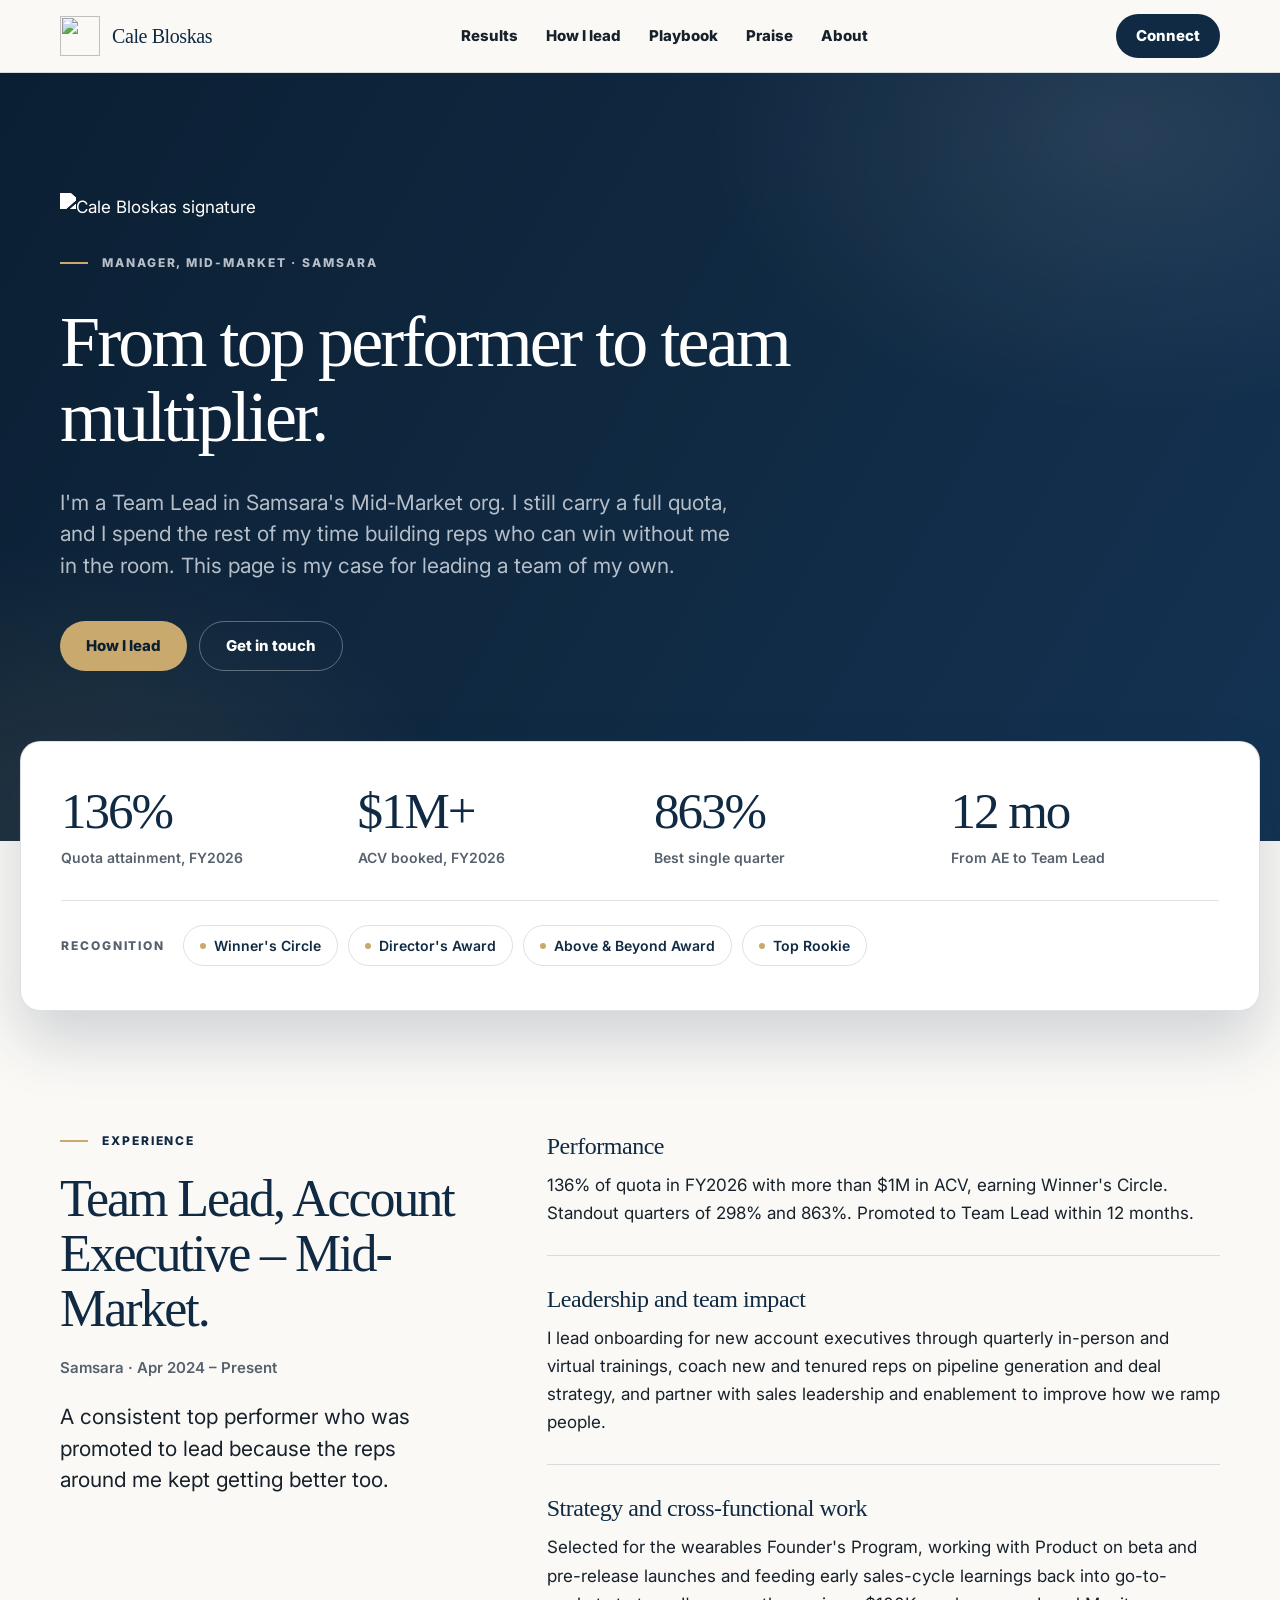
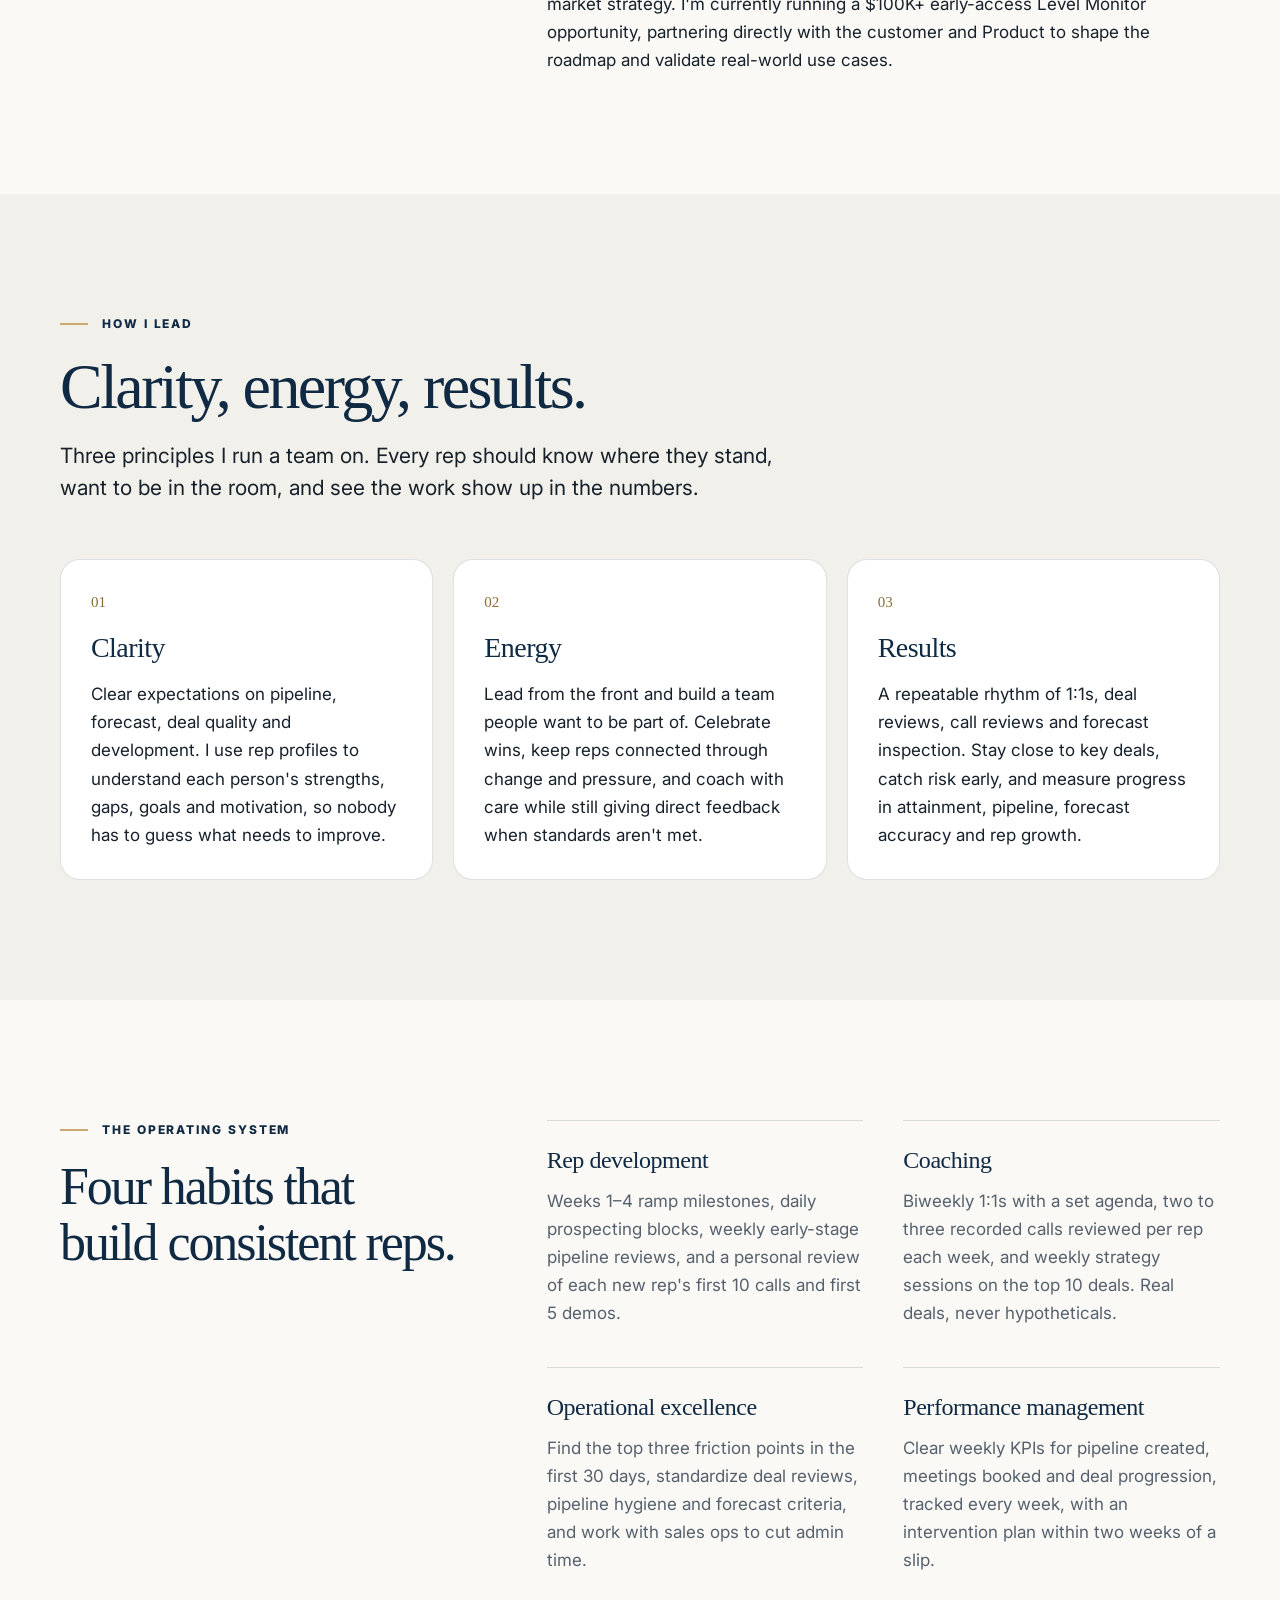
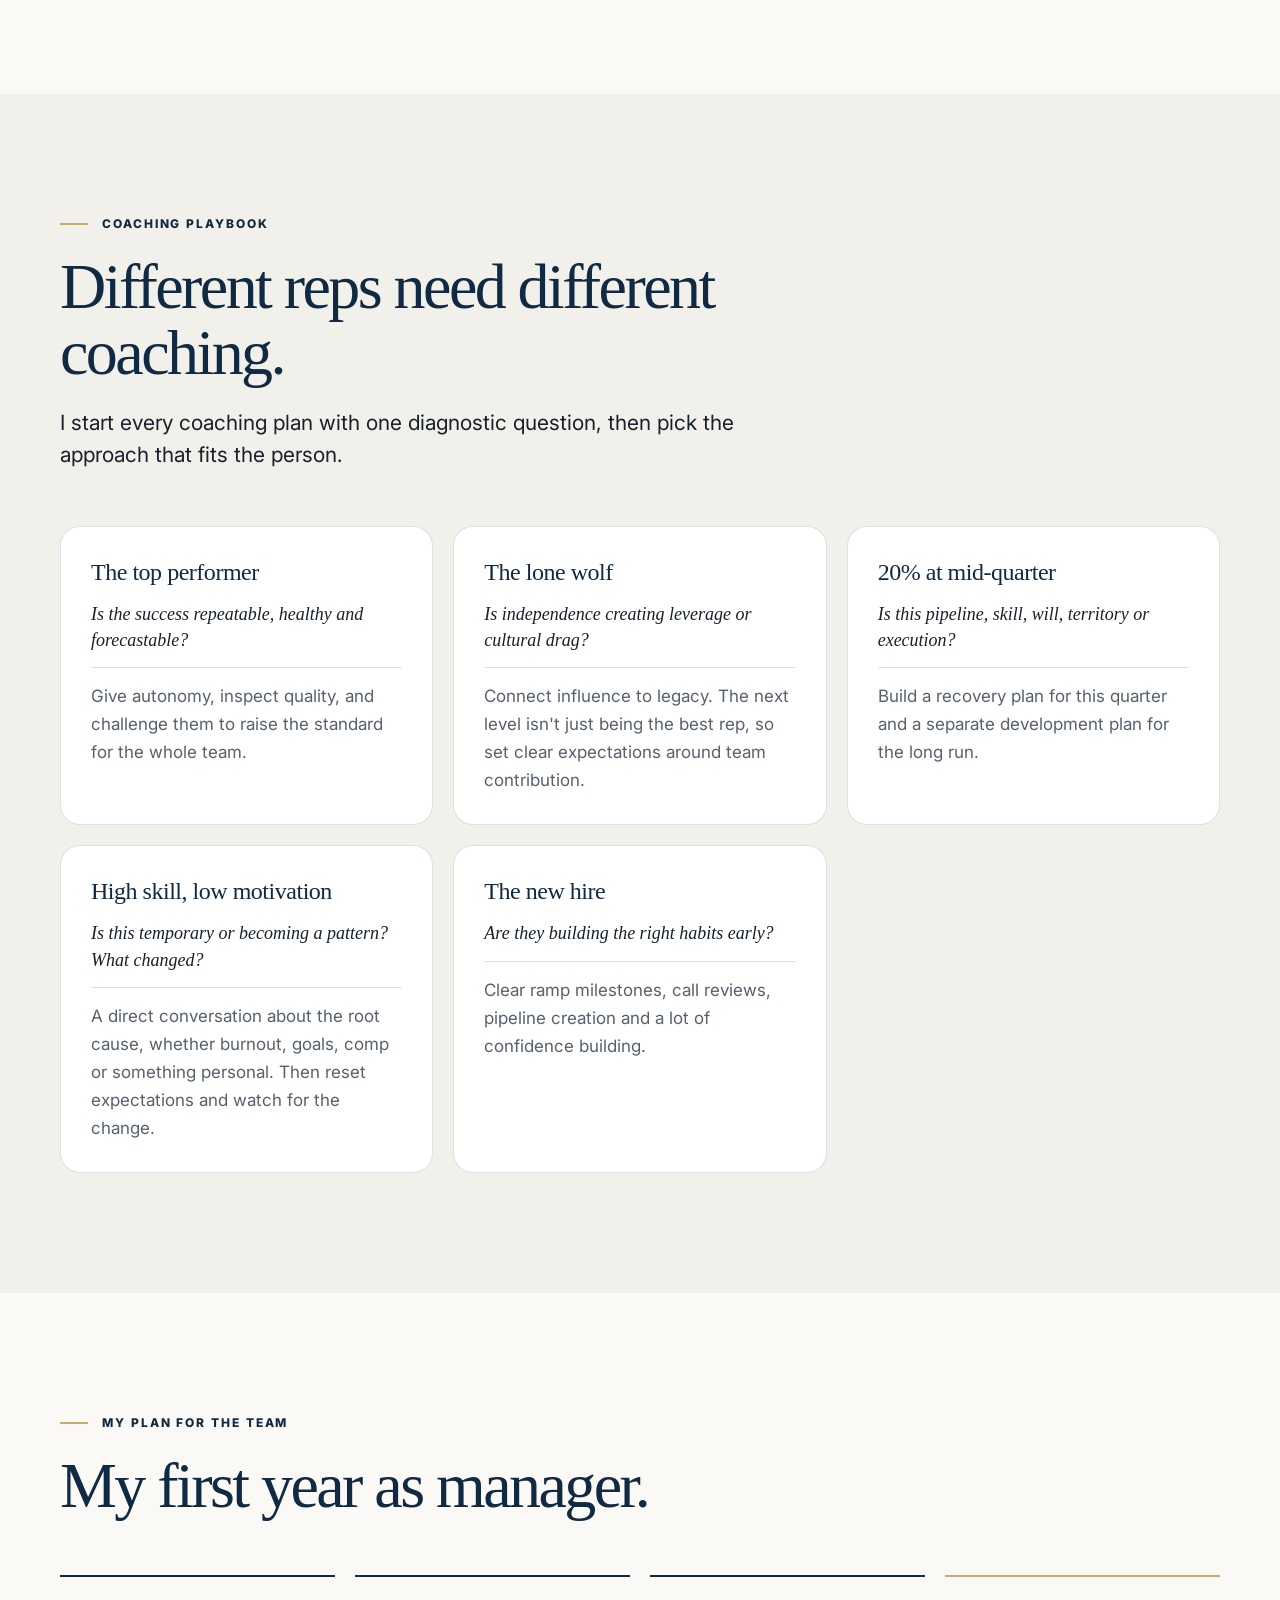
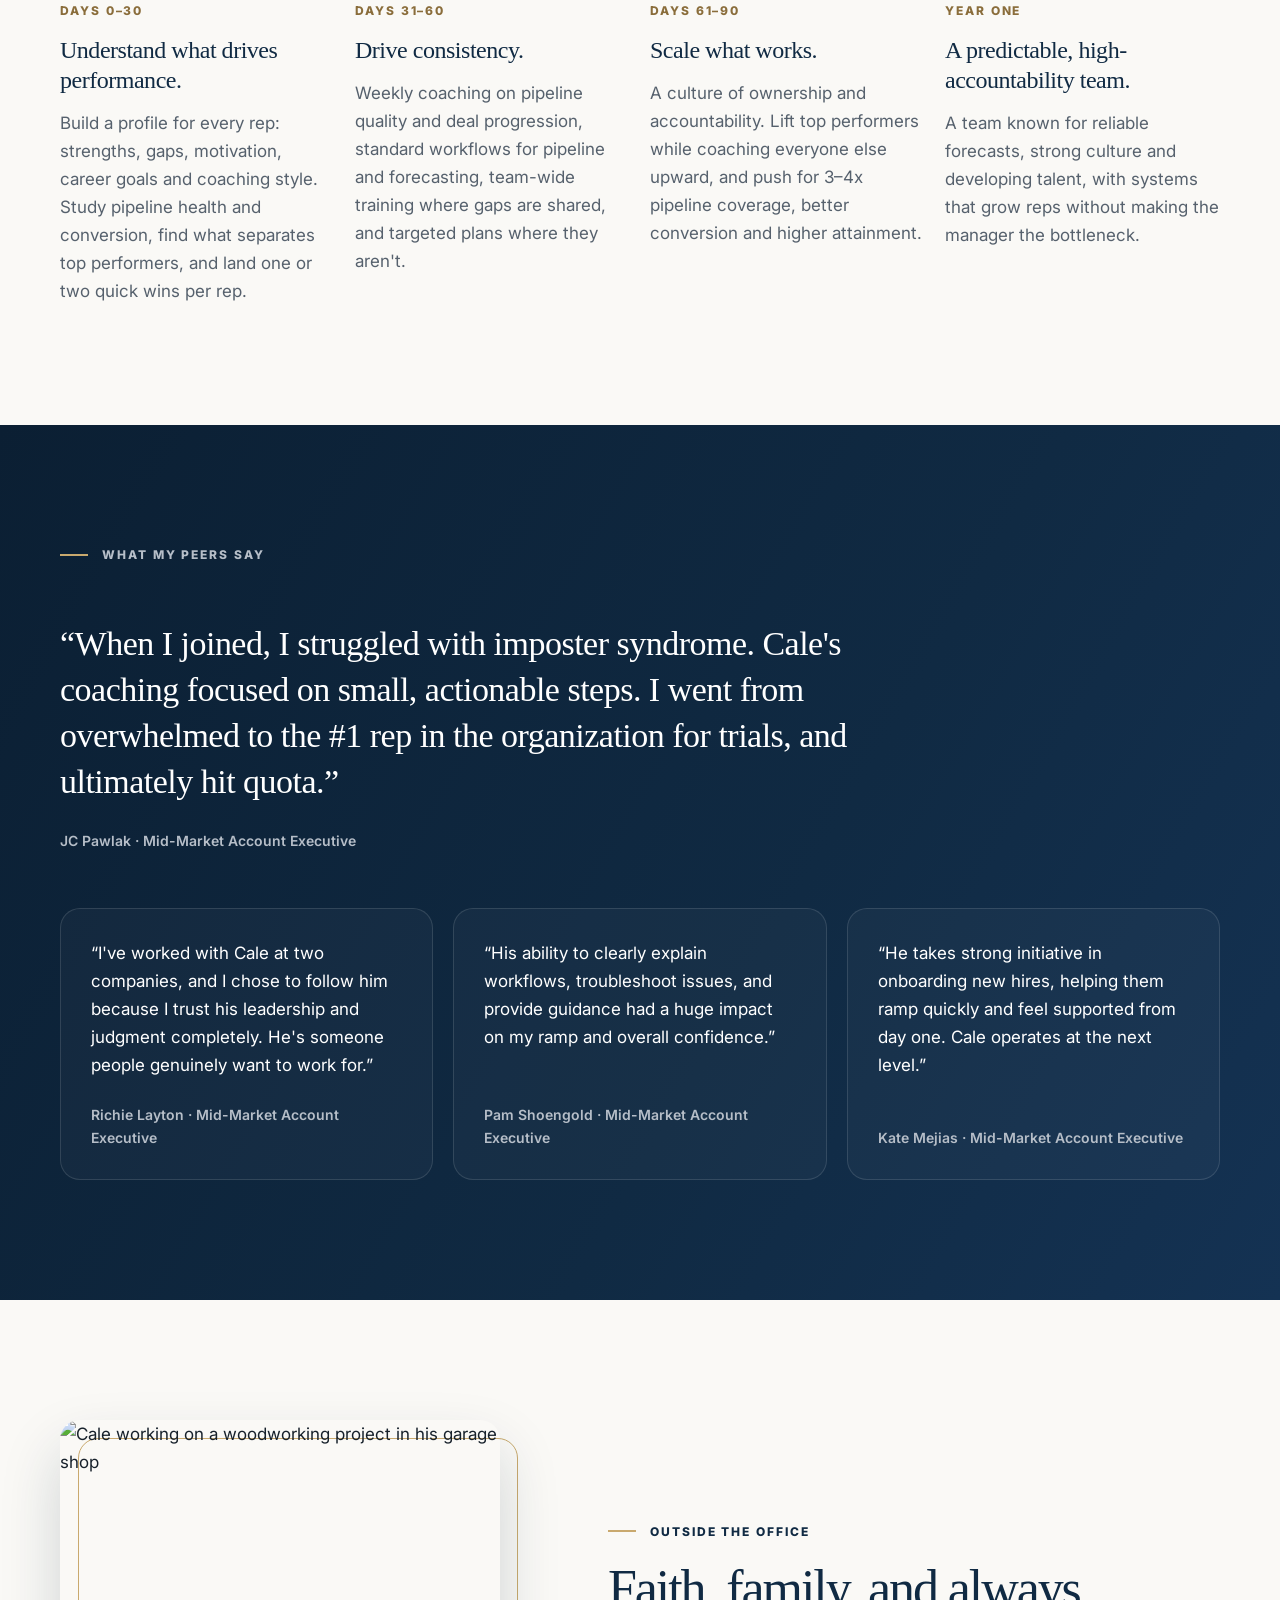
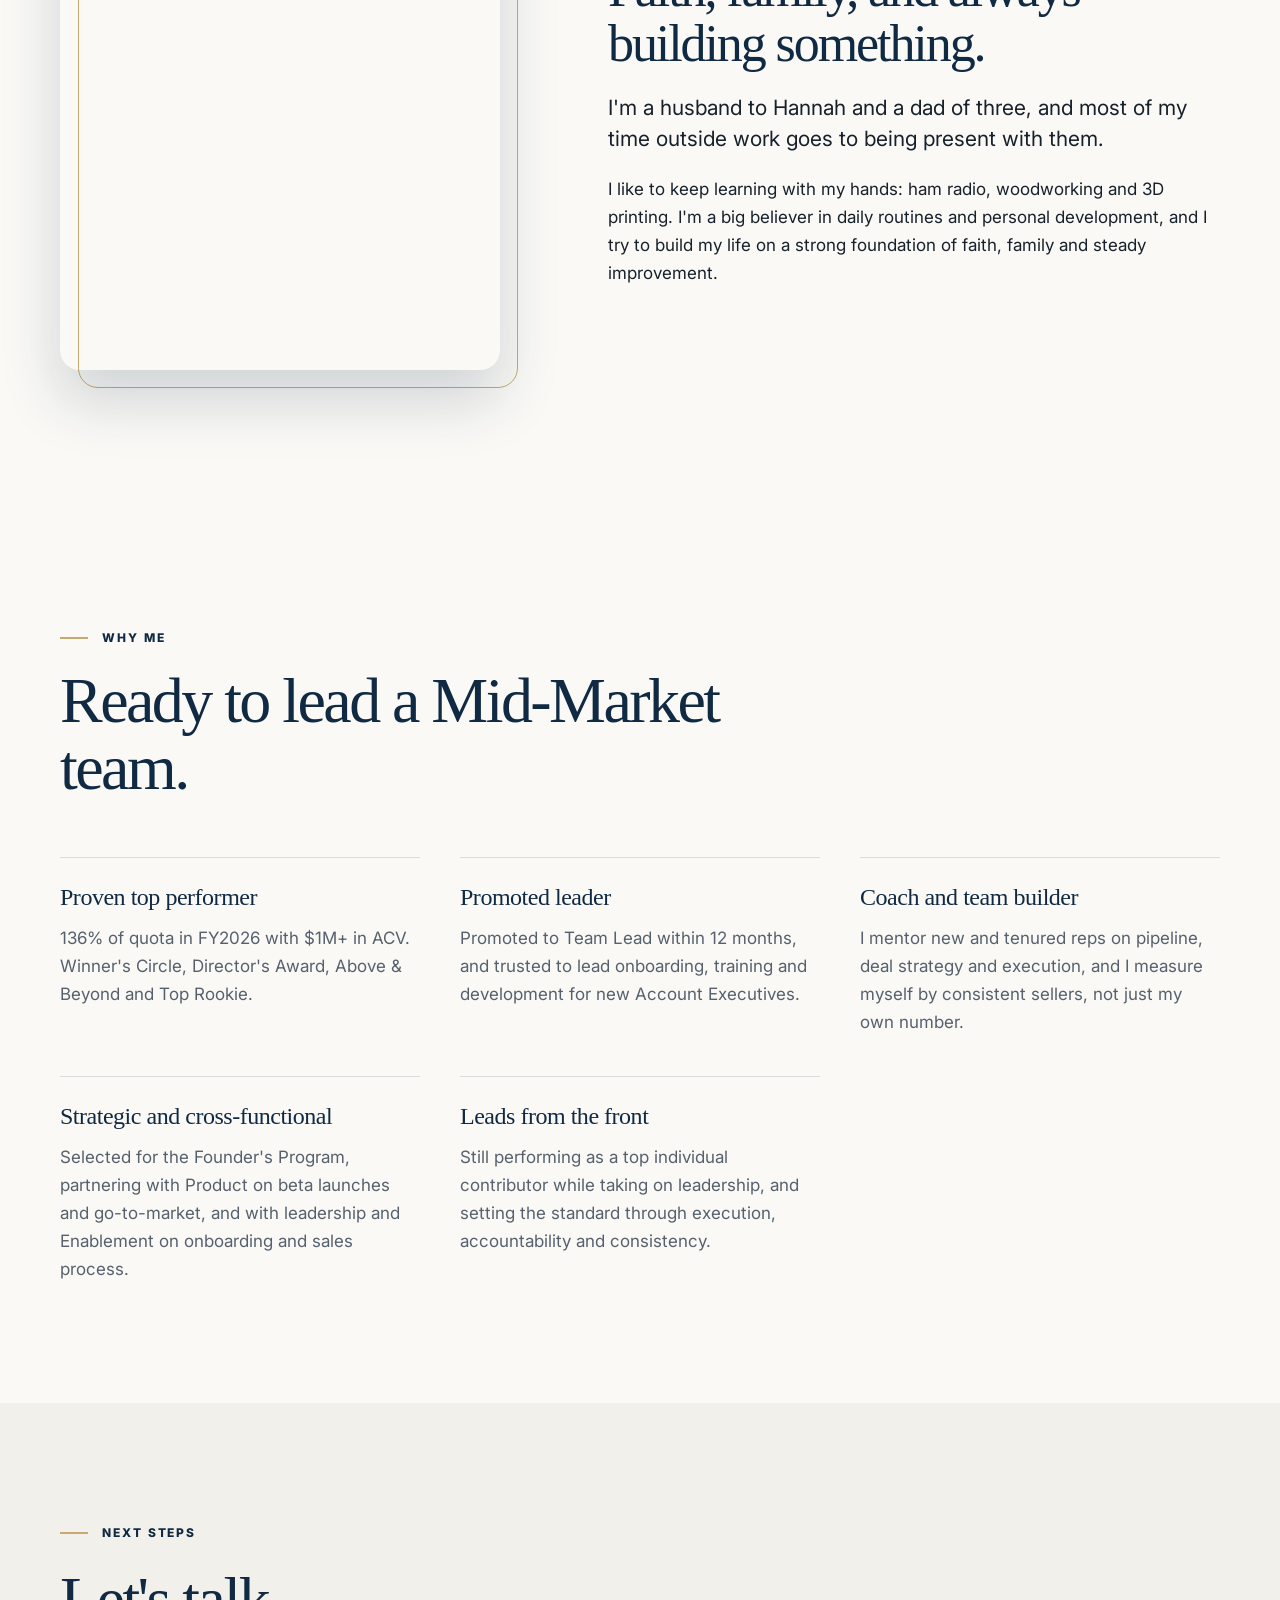
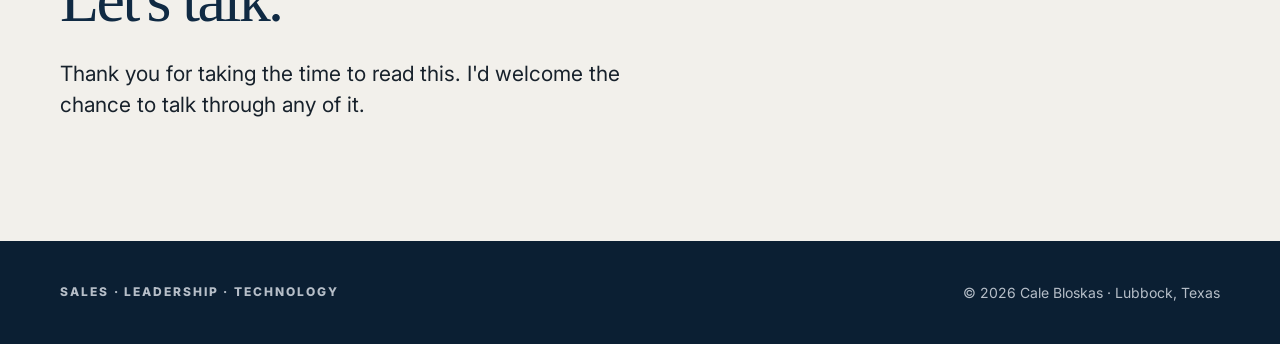
==== public/Manager/index.html @ 57f11cd2 "Add hidden /Manager page for internal promotion Standalone page at /Manager (noindex, not in sitemap" ====
<!doctype html>
<html lang="en">
<head>
  <meta charset="utf-8">
  <meta name="viewport" content="width=device-width, initial-scale=1">
  <title>Cale Bloskas | Manager, Mid-Market</title>
  <meta name="robots" content="noindex, nofollow">
  <meta name="theme-color" content="#0b1f33">
  <link rel="icon" href="/favicon.svg" type="image/svg+xml">
  <link rel="icon" href="/favicon-32.png" type="image/png" sizes="32x32">
  <link rel="apple-touch-icon" href="/apple-touch-icon.png">
  <link rel="preconnect" href="https://fonts.googleapis.com">
  <link rel="preconnect" href="https://fonts.gstatic.com" crossorigin>
  <link href="https://fonts.googleapis.com/css2?family=Inter:wght@400;600;800&display=swap" rel="stylesheet">
  <style>
html{scroll-behavior:smooth}
[id]{scroll-margin-top:80px}
img{max-width:100%}
body{margin:0;background:#faf9f6}
a{color:#102a43}a:hover{color:#0b1f33}
.nav a{color:#17212b;text-decoration:none}.nav a:hover{color:#102a43;text-decoration:underline;text-underline-offset:4px}
.btn-gold:hover{background:#d6ba84}
.btn-ghost:hover{background:rgba(255,255,255,0.08)}
.btn-navy:hover{background:#0b1f33}
.card{transition:box-shadow .2s ease, transform .2s ease}
.card:hover{box-shadow:0 20px 44px rgba(16,42,67,0.08);transform:translateY(-2px)}
a:focus-visible{outline:2px solid #c9a96e;outline-offset:3px;border-radius:6px}
@media (max-width:720px){
  .navlinks{display:none !important}
  .section{padding-top:90px !important;padding-bottom:90px !important}
  .gutter{padding-left:16px !important;padding-right:16px !important}
}
@media (prefers-reduced-motion:reduce){.card{transition:none}.card:hover{transform:none}}
</style>
</head>
<body>
<div style="width: 100%; font-family: Inter, ui-sans-serif, -apple-system, BlinkMacSystemFont, 'Segoe UI', sans-serif; color: #17212b; background: #faf9f6; font-size: 17px; line-height: 1.65">

<!-- Header -->
<header class="gutter" style="position: sticky; top: 0; z-index: 10; background: rgba(250,249,246,0.94); border-bottom: 1px solid rgba(16,42,67,0.14); padding: 0 20px">
<div style="max-width: 1160px; margin: 0 auto; height: 72px; display: flex; align-items: center; justify-content: space-between; gap: 20px">
<a href="#top" style="display: flex; align-items: center; gap: 12px; text-decoration: none; color: #102a43">
<img src="/brand/cb-monogram-small.svg" alt="" style="width: 40px; height: 40px">
<span style="font-family: Georgia, 'Times New Roman', serif; font-size: 20px; letter-spacing: -0.02em">Cale Bloskas</span>
</a>
<nav class="nav navlinks" aria-label="Sections" style="display: flex; gap: 28px; font-size: 15px; font-weight: 800">
<a href="#results">Results</a>
<a href="#lead">How I lead</a>
<a href="#playbook">Playbook</a>
<a href="#praise">Praise</a>
<a href="#about">About</a>
</nav>
<a class="btn-navy" href="#connect" style="display: inline-flex; align-items: center; min-height: 44px; padding: 0 20px; border-radius: 999px; background: #102a43; color: #ffffff; font-size: 15px; font-weight: 800; text-decoration: none">Connect</a>
</div>
</header>

<!-- Hero -->
<section id="top" class="gutter" style="background: radial-gradient(600px 400px at 88% 8%, rgba(255,255,255,0.09), transparent 70%), radial-gradient(520px 380px at 6% 96%, rgba(201,169,110,0.12), transparent 70%), linear-gradient(120deg, #0b1f33 0%, #102a43 55%, #143253 100%); color: #ffffff; padding: 120px 20px 170px">
<div style="max-width: 1160px; margin: 0 auto; display: flex; flex-direction: column; gap: 32px">
<img src="/brand/cale-bloskas-signature.svg" alt="Cale Bloskas signature" style="width: min(420px, 80%); height: auto; filter: brightness(0) invert(1)">
<div style="display: flex; align-items: center; gap: 14px; font-size: 12px; font-weight: 800; letter-spacing: 0.16em; text-transform: uppercase; color: #b6bec8">
<span aria-hidden="true" style="display: block; width: 28px; height: 2px; background: #c9a96e"></span>
<span>Manager, Mid-Market · Samsara</span>
</div>
<h1 style="margin: 0; max-width: 900px; font-family: Georgia, 'Times New Roman', serif; font-weight: 400; font-size: clamp(38px, 6vw, 72px); line-height: 1.04; letter-spacing: -0.04em">From top performer to team multiplier.</h1>
<p style="margin: 0; max-width: 680px; font-size: 21px; line-height: 1.5; color: #b6bec8">I'm a Team Lead in Samsara's Mid-Market org. I still carry a full quota, and I spend the rest of my time building reps who can win without me in the room. This page is my case for leading a team of my own.</p>
<div style="display: flex; flex-wrap: wrap; gap: 12px; padding-top: 8px">
<a class="btn-gold" href="#lead" style="display: inline-flex; align-items: center; min-height: 48px; padding: 0 26px; border-radius: 999px; background: #c9a96e; color: #0b1f33; font-size: 15px; font-weight: 800; text-decoration: none">How I lead</a>
<a class="btn-ghost" href="#connect" style="display: inline-flex; align-items: center; min-height: 48px; padding: 0 26px; border-radius: 999px; border: 1px solid rgba(255,255,255,0.32); color: #ffffff; font-size: 15px; font-weight: 800; text-decoration: none">Get in touch</a>
</div>
</div>
</section>

<!-- Results band -->
<section id="results" class="gutter" style="padding: 0 20px; margin-top: -100px">
<div style="max-width: 1160px; margin: 0 auto; background: #ffffff; border: 1px solid rgba(16,42,67,0.14); border-radius: 20px; box-shadow: 0 30px 60px rgba(16,42,67,0.18); padding: 44px 40px; display: flex; flex-direction: column; gap: 32px">
<div style="display: grid; grid-template-columns: repeat(auto-fit, minmax(200px, 1fr)); gap: 28px">
<div style="display: flex; flex-direction: column; gap: 10px">
<span style="font-family: Georgia, 'Times New Roman', serif; font-size: 51px; line-height: 1; letter-spacing: -0.04em; color: #102a43">136%</span>
<span style="font-size: 14px; font-weight: 600; line-height: 1.5; color: #56616d">Quota attainment, FY2026</span>
</div>
<div style="display: flex; flex-direction: column; gap: 10px">
<span style="font-family: Georgia, 'Times New Roman', serif; font-size: 51px; line-height: 1; letter-spacing: -0.04em; color: #102a43">$1M+</span>
<span style="font-size: 14px; font-weight: 600; line-height: 1.5; color: #56616d">ACV booked, FY2026</span>
</div>
<div style="display: flex; flex-direction: column; gap: 10px">
<span style="font-family: Georgia, 'Times New Roman', serif; font-size: 51px; line-height: 1; letter-spacing: -0.04em; color: #102a43">863%</span>
<span style="font-size: 14px; font-weight: 600; line-height: 1.5; color: #56616d">Best single quarter</span>
</div>
<div style="display: flex; flex-direction: column; gap: 10px">
<span style="font-family: Georgia, 'Times New Roman', serif; font-size: 51px; line-height: 1; letter-spacing: -0.04em; color: #102a43">12 mo</span>
<span style="font-size: 14px; font-weight: 600; line-height: 1.5; color: #56616d">From AE to Team Lead</span>
</div>
</div>
<div style="display: flex; flex-wrap: wrap; align-items: center; gap: 10px; border-top: 1px solid rgba(16,42,67,0.14); padding-top: 24px">
<span style="font-size: 12px; font-weight: 800; letter-spacing: 0.16em; text-transform: uppercase; color: #56616d; margin-right: 8px">Recognition</span>
<span style="display: inline-flex; align-items: center; gap: 8px; padding: 8px 16px; border-radius: 999px; border: 1px solid rgba(16,42,67,0.14); font-size: 14px; font-weight: 600; color: #102a43"><span aria-hidden="true" style="width: 6px; height: 6px; border-radius: 999px; background: #c9a96e"></span>Winner's Circle</span>
<span style="display: inline-flex; align-items: center; gap: 8px; padding: 8px 16px; border-radius: 999px; border: 1px solid rgba(16,42,67,0.14); font-size: 14px; font-weight: 600; color: #102a43"><span aria-hidden="true" style="width: 6px; height: 6px; border-radius: 999px; background: #c9a96e"></span>Director's Award</span>
<span style="display: inline-flex; align-items: center; gap: 8px; padding: 8px 16px; border-radius: 999px; border: 1px solid rgba(16,42,67,0.14); font-size: 14px; font-weight: 600; color: #102a43"><span aria-hidden="true" style="width: 6px; height: 6px; border-radius: 999px; background: #c9a96e"></span>Above &amp; Beyond Award</span>
<span style="display: inline-flex; align-items: center; gap: 8px; padding: 8px 16px; border-radius: 999px; border: 1px solid rgba(16,42,67,0.14); font-size: 14px; font-weight: 600; color: #102a43"><span aria-hidden="true" style="width: 6px; height: 6px; border-radius: 999px; background: #c9a96e"></span>Top Rookie</span>
</div>
</div>
</section>

<!-- Experience -->
<section class="section gutter" style="padding: 120px 20px">
<div style="max-width: 1160px; margin: 0 auto; display: flex; flex-wrap: wrap; gap: 56px 90px">
<div style="flex: 1 1 320px; display: flex; flex-direction: column; gap: 20px">
<div style="display: flex; align-items: center; gap: 14px; font-size: 12px; font-weight: 800; letter-spacing: 0.16em; text-transform: uppercase; color: #102a43">
<span aria-hidden="true" style="display: block; width: 28px; height: 2px; background: #c9a96e"></span>
<span>Experience</span>
</div>
<h2 style="margin: 0; font-family: Georgia, 'Times New Roman', serif; font-weight: 400; font-size: clamp(34px, 4.4vw, 52px); line-height: 1.06; letter-spacing: -0.04em; color: #102a43">Team Lead, Account Executive – Mid-Market.</h2>
<p style="margin: 0; font-size: 15px; font-weight: 600; color: #56616d">Samsara · Apr 2024 – Present</p>
<p style="margin: 0; font-size: 21px; line-height: 1.5">A consistent top performer who was promoted to lead because the reps around me kept getting better too.</p>
</div>
<div style="flex: 2 1 520px; min-width: 0; display: flex; flex-direction: column">
<div style="display: flex; flex-direction: column; gap: 10px; padding: 0 0 28px; border-bottom: 1px solid rgba(16,42,67,0.14)">
<h3 style="margin: 0; font-family: Georgia, 'Times New Roman', serif; font-weight: 400; font-size: 24px; line-height: 1.25; letter-spacing: -0.02em; color: #102a43">Performance</h3>
<p style="margin: 0">136% of quota in FY2026 with more than $1M in ACV, earning Winner's Circle. Standout quarters of 298% and 863%. Promoted to Team Lead within 12 months.</p>
</div>
<div style="display: flex; flex-direction: column; gap: 10px; padding: 28px 0; border-bottom: 1px solid rgba(16,42,67,0.14)">
<h3 style="margin: 0; font-family: Georgia, 'Times New Roman', serif; font-weight: 400; font-size: 24px; line-height: 1.25; letter-spacing: -0.02em; color: #102a43">Leadership and team impact</h3>
<p style="margin: 0">I lead onboarding for new account executives through quarterly in-person and virtual trainings, coach new and tenured reps on pipeline generation and deal strategy, and partner with sales leadership and enablement to improve how we ramp people.</p>
</div>
<div style="display: flex; flex-direction: column; gap: 10px; padding: 28px 0 0">
<h3 style="margin: 0; font-family: Georgia, 'Times New Roman', serif; font-weight: 400; font-size: 24px; line-height: 1.25; letter-spacing: -0.02em; color: #102a43">Strategy and cross-functional work</h3>
<p style="margin: 0">Selected for the wearables Founder's Program, working with Product on beta and pre-release launches and feeding early sales-cycle learnings back into go-to-market strategy. I'm currently running a $100K+ early-access Level Monitor opportunity, partnering directly with the customer and Product to shape the roadmap and validate real-world use cases.</p>
</div>
</div>
</div>
</section>

<!-- Operating principles -->
<section id="lead" class="section gutter" style="padding: 120px 20px; background: #f2f0eb">
<div style="max-width: 1160px; margin: 0 auto; display: flex; flex-direction: column; gap: 56px">
<div style="display: flex; flex-direction: column; gap: 20px; max-width: 760px">
<div style="display: flex; align-items: center; gap: 14px; font-size: 12px; font-weight: 800; letter-spacing: 0.16em; text-transform: uppercase; color: #102a43">
<span aria-hidden="true" style="display: block; width: 28px; height: 2px; background: #c9a96e"></span>
<span>How I lead</span>
</div>
<h2 style="margin: 0; font-family: Georgia, 'Times New Roman', serif; font-weight: 400; font-size: clamp(38px, 5vw, 64px); line-height: 1.04; letter-spacing: -0.04em; color: #102a43">Clarity, energy, results.</h2>
<p style="margin: 0; font-size: 21px; line-height: 1.5">Three principles I run a team on. Every rep should know where they stand, want to be in the room, and see the work show up in the numbers.</p>
</div>
<div style="display: grid; grid-template-columns: repeat(auto-fit, minmax(280px, 1fr)); gap: 20px">
<div class="card" style="background: #ffffff; border: 1px solid rgba(16,42,67,0.14); border-radius: 20px; padding: 30px; display: flex; flex-direction: column; gap: 16px">
<span style="font-family: Georgia, 'Times New Roman', serif; font-size: 15px; color: #8a6d3b">01</span>
<h3 style="margin: 0; font-family: Georgia, 'Times New Roman', serif; font-weight: 400; font-size: 28px; line-height: 1.2; letter-spacing: -0.02em; color: #102a43">Clarity</h3>
<p style="margin: 0">Clear expectations on pipeline, forecast, deal quality and development. I use rep profiles to understand each person's strengths, gaps, goals and motivation, so nobody has to guess what needs to improve.</p>
</div>
<div class="card" style="background: #ffffff; border: 1px solid rgba(16,42,67,0.14); border-radius: 20px; padding: 30px; display: flex; flex-direction: column; gap: 16px">
<span style="font-family: Georgia, 'Times New Roman', serif; font-size: 15px; color: #8a6d3b">02</span>
<h3 style="margin: 0; font-family: Georgia, 'Times New Roman', serif; font-weight: 400; font-size: 28px; line-height: 1.2; letter-spacing: -0.02em; color: #102a43">Energy</h3>
<p style="margin: 0">Lead from the front and build a team people want to be part of. Celebrate wins, keep reps connected through change and pressure, and coach with care while still giving direct feedback when standards aren't met.</p>
</div>
<div class="card" style="background: #ffffff; border: 1px solid rgba(16,42,67,0.14); border-radius: 20px; padding: 30px; display: flex; flex-direction: column; gap: 16px">
<span style="font-family: Georgia, 'Times New Roman', serif; font-size: 15px; color: #8a6d3b">03</span>
<h3 style="margin: 0; font-family: Georgia, 'Times New Roman', serif; font-weight: 400; font-size: 28px; line-height: 1.2; letter-spacing: -0.02em; color: #102a43">Results</h3>
<p style="margin: 0">A repeatable rhythm of 1:1s, deal reviews, call reviews and forecast inspection. Stay close to key deals, catch risk early, and measure progress in attainment, pipeline, forecast accuracy and rep growth.</p>
</div>
</div>
</div>
</section>

<!-- Coaching pillars -->
<section class="section gutter" style="padding: 120px 20px">
<div style="max-width: 1160px; margin: 0 auto; display: flex; flex-wrap: wrap; gap: 56px 90px">
<div style="flex: 1 1 320px; display: flex; flex-direction: column; gap: 20px">
<div style="display: flex; align-items: center; gap: 14px; font-size: 12px; font-weight: 800; letter-spacing: 0.16em; text-transform: uppercase; color: #102a43">
<span aria-hidden="true" style="display: block; width: 28px; height: 2px; background: #c9a96e"></span>
<span>The operating system</span>
</div>
<h2 style="margin: 0; font-family: Georgia, 'Times New Roman', serif; font-weight: 400; font-size: clamp(34px, 4.4vw, 52px); line-height: 1.06; letter-spacing: -0.04em; color: #102a43">Four habits that build consistent reps.</h2>
</div>
<div style="flex: 2 1 520px; min-width: 0; display: grid; grid-template-columns: repeat(auto-fit, minmax(240px, 1fr)); gap: 40px 40px">
<div style="display: flex; flex-direction: column; gap: 12px; border-top: 1px solid rgba(16,42,67,0.14); padding-top: 24px">
<h3 style="margin: 0; font-family: Georgia, 'Times New Roman', serif; font-weight: 400; font-size: 24px; line-height: 1.25; letter-spacing: -0.02em; color: #102a43">Rep development</h3>
<p style="margin: 0; color: #56616d">Weeks 1–4 ramp milestones, daily prospecting blocks, weekly early-stage pipeline reviews, and a personal review of each new rep's first 10 calls and first 5 demos.</p>
</div>
<div style="display: flex; flex-direction: column; gap: 12px; border-top: 1px solid rgba(16,42,67,0.14); padding-top: 24px">
<h3 style="margin: 0; font-family: Georgia, 'Times New Roman', serif; font-weight: 400; font-size: 24px; line-height: 1.25; letter-spacing: -0.02em; color: #102a43">Coaching</h3>
<p style="margin: 0; color: #56616d">Biweekly 1:1s with a set agenda, two to three recorded calls reviewed per rep each week, and weekly strategy sessions on the top 10 deals. Real deals, never hypotheticals.</p>
</div>
<div style="display: flex; flex-direction: column; gap: 12px; border-top: 1px solid rgba(16,42,67,0.14); padding-top: 24px">
<h3 style="margin: 0; font-family: Georgia, 'Times New Roman', serif; font-weight: 400; font-size: 24px; line-height: 1.25; letter-spacing: -0.02em; color: #102a43">Operational excellence</h3>
<p style="margin: 0; color: #56616d">Find the top three friction points in the first 30 days, standardize deal reviews, pipeline hygiene and forecast criteria, and work with sales ops to cut admin time.</p>
</div>
<div style="display: flex; flex-direction: column; gap: 12px; border-top: 1px solid rgba(16,42,67,0.14); padding-top: 24px">
<h3 style="margin: 0; font-family: Georgia, 'Times New Roman', serif; font-weight: 400; font-size: 24px; line-height: 1.25; letter-spacing: -0.02em; color: #102a43">Performance management</h3>
<p style="margin: 0; color: #56616d">Clear weekly KPIs for pipeline created, meetings booked and deal progression, tracked every week, with an intervention plan within two weeks of a slip.</p>
</div>
</div>
</div>
</section>

<!-- Rep profiles -->
<section id="playbook" class="section gutter" style="padding: 120px 20px; background: #f2f0eb">
<div style="max-width: 1160px; margin: 0 auto; display: flex; flex-direction: column; gap: 56px">
<div style="display: flex; flex-direction: column; gap: 20px; max-width: 760px">
<div style="display: flex; align-items: center; gap: 14px; font-size: 12px; font-weight: 800; letter-spacing: 0.16em; text-transform: uppercase; color: #102a43">
<span aria-hidden="true" style="display: block; width: 28px; height: 2px; background: #c9a96e"></span>
<span>Coaching playbook</span>
</div>
<h2 style="margin: 0; font-family: Georgia, 'Times New Roman', serif; font-weight: 400; font-size: clamp(38px, 5vw, 64px); line-height: 1.04; letter-spacing: -0.04em; color: #102a43">Different reps need different coaching.</h2>
<p style="margin: 0; font-size: 21px; line-height: 1.5">I start every coaching plan with one diagnostic question, then pick the approach that fits the person.</p>
</div>
<div style="display: grid; grid-template-columns: repeat(auto-fit, minmax(330px, 1fr)); gap: 20px">
<div class="card" style="background: #ffffff; border: 1px solid rgba(16,42,67,0.14); border-radius: 20px; padding: 30px; display: flex; flex-direction: column; gap: 14px">
<h3 style="margin: 0; font-family: Georgia, 'Times New Roman', serif; font-weight: 400; font-size: 24px; line-height: 1.25; letter-spacing: -0.02em; color: #102a43">The top performer</h3>
<p style="margin: 0; font-family: Georgia, 'Times New Roman', serif; font-style: italic; font-size: 18px; line-height: 1.45; color: #17212b">Is the success repeatable, healthy and forecastable?</p>
<p style="margin: 0; padding-top: 14px; border-top: 1px solid rgba(16,42,67,0.14); color: #56616d">Give autonomy, inspect quality, and challenge them to raise the standard for the whole team.</p>
</div>
<div class="card" style="background: #ffffff; border: 1px solid rgba(16,42,67,0.14); border-radius: 20px; padding: 30px; display: flex; flex-direction: column; gap: 14px">
<h3 style="margin: 0; font-family: Georgia, 'Times New Roman', serif; font-weight: 400; font-size: 24px; line-height: 1.25; letter-spacing: -0.02em; color: #102a43">The lone wolf</h3>
<p style="margin: 0; font-family: Georgia, 'Times New Roman', serif; font-style: italic; font-size: 18px; line-height: 1.45; color: #17212b">Is independence creating leverage or cultural drag?</p>
<p style="margin: 0; padding-top: 14px; border-top: 1px solid rgba(16,42,67,0.14); color: #56616d">Connect influence to legacy. The next level isn't just being the best rep, so set clear expectations around team contribution.</p>
</div>
<div class="card" style="background: #ffffff; border: 1px solid rgba(16,42,67,0.14); border-radius: 20px; padding: 30px; display: flex; flex-direction: column; gap: 14px">
<h3 style="margin: 0; font-family: Georgia, 'Times New Roman', serif; font-weight: 400; font-size: 24px; line-height: 1.25; letter-spacing: -0.02em; color: #102a43">20% at mid-quarter</h3>
<p style="margin: 0; font-family: Georgia, 'Times New Roman', serif; font-style: italic; font-size: 18px; line-height: 1.45; color: #17212b">Is this pipeline, skill, will, territory or execution?</p>
<p style="margin: 0; padding-top: 14px; border-top: 1px solid rgba(16,42,67,0.14); color: #56616d">Build a recovery plan for this quarter and a separate development plan for the long run.</p>
</div>
<div class="card" style="background: #ffffff; border: 1px solid rgba(16,42,67,0.14); border-radius: 20px; padding: 30px; display: flex; flex-direction: column; gap: 14px">
<h3 style="margin: 0; font-family: Georgia, 'Times New Roman', serif; font-weight: 400; font-size: 24px; line-height: 1.25; letter-spacing: -0.02em; color: #102a43">High skill, low motivation</h3>
<p style="margin: 0; font-family: Georgia, 'Times New Roman', serif; font-style: italic; font-size: 18px; line-height: 1.45; color: #17212b">Is this temporary or becoming a pattern? What changed?</p>
<p style="margin: 0; padding-top: 14px; border-top: 1px solid rgba(16,42,67,0.14); color: #56616d">A direct conversation about the root cause, whether burnout, goals, comp or something personal. Then reset expectations and watch for the change.</p>
</div>
<div class="card" style="background: #ffffff; border: 1px solid rgba(16,42,67,0.14); border-radius: 20px; padding: 30px; display: flex; flex-direction: column; gap: 14px">
<h3 style="margin: 0; font-family: Georgia, 'Times New Roman', serif; font-weight: 400; font-size: 24px; line-height: 1.25; letter-spacing: -0.02em; color: #102a43">The new hire</h3>
<p style="margin: 0; font-family: Georgia, 'Times New Roman', serif; font-style: italic; font-size: 18px; line-height: 1.45; color: #17212b">Are they building the right habits early?</p>
<p style="margin: 0; padding-top: 14px; border-top: 1px solid rgba(16,42,67,0.14); color: #56616d">Clear ramp milestones, call reviews, pipeline creation and a lot of confidence building.</p>
</div>
</div>
</div>
</section>

<!-- First year plan -->
<section class="section gutter" style="padding: 120px 20px">
<div style="max-width: 1160px; margin: 0 auto; display: flex; flex-direction: column; gap: 56px">
<div style="display: flex; flex-direction: column; gap: 20px; max-width: 760px">
<div style="display: flex; align-items: center; gap: 14px; font-size: 12px; font-weight: 800; letter-spacing: 0.16em; text-transform: uppercase; color: #102a43">
<span aria-hidden="true" style="display: block; width: 28px; height: 2px; background: #c9a96e"></span>
<span>My plan for the team</span>
</div>
<h2 style="margin: 0; font-family: Georgia, 'Times New Roman', serif; font-weight: 400; font-size: clamp(38px, 5vw, 64px); line-height: 1.04; letter-spacing: -0.04em; color: #102a43">My first year as manager.</h2>
</div>
<div style="display: grid; grid-template-columns: repeat(auto-fit, minmax(250px, 1fr)); gap: 20px">
<div style="display: flex; flex-direction: column; gap: 14px; border-top: 2px solid #102a43; padding-top: 24px">
<span style="font-size: 12px; font-weight: 800; letter-spacing: 0.16em; text-transform: uppercase; color: #8a6d3b">Days 0–30</span>
<h3 style="margin: 0; font-family: Georgia, 'Times New Roman', serif; font-weight: 400; font-size: 24px; line-height: 1.25; letter-spacing: -0.02em; color: #102a43">Understand what drives performance.</h3>
<p style="margin: 0; color: #56616d">Build a profile for every rep: strengths, gaps, motivation, career goals and coaching style. Study pipeline health and conversion, find what separates top performers, and land one or two quick wins per rep.</p>
</div>
<div style="display: flex; flex-direction: column; gap: 14px; border-top: 2px solid #102a43; padding-top: 24px">
<span style="font-size: 12px; font-weight: 800; letter-spacing: 0.16em; text-transform: uppercase; color: #8a6d3b">Days 31–60</span>
<h3 style="margin: 0; font-family: Georgia, 'Times New Roman', serif; font-weight: 400; font-size: 24px; line-height: 1.25; letter-spacing: -0.02em; color: #102a43">Drive consistency.</h3>
<p style="margin: 0; color: #56616d">Weekly coaching on pipeline quality and deal progression, standard workflows for pipeline and forecasting, team-wide training where gaps are shared, and targeted plans where they aren't.</p>
</div>
<div style="display: flex; flex-direction: column; gap: 14px; border-top: 2px solid #102a43; padding-top: 24px">
<span style="font-size: 12px; font-weight: 800; letter-spacing: 0.16em; text-transform: uppercase; color: #8a6d3b">Days 61–90</span>
<h3 style="margin: 0; font-family: Georgia, 'Times New Roman', serif; font-weight: 400; font-size: 24px; line-height: 1.25; letter-spacing: -0.02em; color: #102a43">Scale what works.</h3>
<p style="margin: 0; color: #56616d">A culture of ownership and accountability. Lift top performers while coaching everyone else upward, and push for 3–4x pipeline coverage, better conversion and higher attainment.</p>
</div>
<div style="display: flex; flex-direction: column; gap: 14px; border-top: 2px solid #c9a96e; padding-top: 24px">
<span style="font-size: 12px; font-weight: 800; letter-spacing: 0.16em; text-transform: uppercase; color: #8a6d3b">Year one</span>
<h3 style="margin: 0; font-family: Georgia, 'Times New Roman', serif; font-weight: 400; font-size: 24px; line-height: 1.25; letter-spacing: -0.02em; color: #102a43">A predictable, high-accountability team.</h3>
<p style="margin: 0; color: #56616d">A team known for reliable forecasts, strong culture and developing talent, with systems that grow reps without making the manager the bottleneck.</p>
</div>
</div>
</div>
</section>

<!-- Praise -->
<section id="praise" class="section gutter" style="padding: 120px 20px; background: linear-gradient(120deg, #0b1f33 0%, #102a43 60%, #143253 100%); color: #ffffff">
<div style="max-width: 1160px; margin: 0 auto; display: flex; flex-direction: column; gap: 56px">
<div style="display: flex; align-items: center; gap: 14px; font-size: 12px; font-weight: 800; letter-spacing: 0.16em; text-transform: uppercase; color: #b6bec8">
<span aria-hidden="true" style="display: block; width: 28px; height: 2px; background: #c9a96e"></span>
<span>What my peers say</span>
</div>
<figure style="margin: 0; display: flex; flex-direction: column; gap: 24px; max-width: 900px">
<blockquote style="margin: 0; font-family: Georgia, 'Times New Roman', serif; font-size: clamp(24px, 3vw, 34px); line-height: 1.35; letter-spacing: -0.015em">“When I joined, I struggled with imposter syndrome. Cale's coaching focused on small, actionable steps. I went from overwhelmed to the #1 rep in the organization for trials, and ultimately hit quota.”</blockquote>
<figcaption style="font-size: 14px; font-weight: 600; color: #b6bec8">JC Pawlak · Mid-Market Account Executive</figcaption>
</figure>
<div style="display: grid; grid-template-columns: repeat(auto-fit, minmax(300px, 1fr)); gap: 20px">
<figure style="margin: 0; padding: 30px; border-radius: 20px; border: 1px solid rgba(255,255,255,0.12); background: rgba(255,255,255,0.03); display: flex; flex-direction: column; justify-content: space-between; gap: 24px">
<blockquote style="margin: 0; font-size: 17px; line-height: 1.65; color: #ffffff">“I've worked with Cale at two companies, and I chose to follow him because I trust his leadership and judgment completely. He's someone people genuinely want to work for.”</blockquote>
<figcaption style="font-size: 14px; font-weight: 600; color: #b6bec8">Richie Layton · Mid-Market Account Executive</figcaption>
</figure>
<figure style="margin: 0; padding: 30px; border-radius: 20px; border: 1px solid rgba(255,255,255,0.12); background: rgba(255,255,255,0.03); display: flex; flex-direction: column; justify-content: space-between; gap: 24px">
<blockquote style="margin: 0; font-size: 17px; line-height: 1.65; color: #ffffff">“His ability to clearly explain workflows, troubleshoot issues, and provide guidance had a huge impact on my ramp and overall confidence.”</blockquote>
<figcaption style="font-size: 14px; font-weight: 600; color: #b6bec8">Pam Shoengold · Mid-Market Account Executive</figcaption>
</figure>
<figure style="margin: 0; padding: 30px; border-radius: 20px; border: 1px solid rgba(255,255,255,0.12); background: rgba(255,255,255,0.03); display: flex; flex-direction: column; justify-content: space-between; gap: 24px">
<blockquote style="margin: 0; font-size: 17px; line-height: 1.65; color: #ffffff">“He takes strong initiative in onboarding new hires, helping them ramp quickly and feel supported from day one. Cale operates at the next level.”</blockquote>
<figcaption style="font-size: 14px; font-weight: 600; color: #b6bec8">Kate Mejias · Mid-Market Account Executive</figcaption>
</figure>
</div>
</div>
</section>

<!-- About -->
<section id="about" class="section gutter" style="padding: 120px 20px">
<div style="max-width: 1160px; margin: 0 auto; display: flex; flex-wrap: wrap; align-items: center; gap: 56px 90px">
<div style="flex: 1 1 320px; max-width: 440px; position: relative; padding: 0 18px 18px 0">
<div aria-hidden="true" style="position: absolute; top: 18px; left: 18px; right: 0; bottom: 0; border: 1px solid #c9a96e; border-radius: 20px"></div>
<img src="/Manager/workshop.jpg" alt="Cale working on a woodworking project in his garage shop" style="position: relative; display: block; width: 100%; aspect-ratio: 4 / 5; object-fit: cover; border-radius: 20px; box-shadow: 0 30px 60px rgba(16,42,67,0.18)">
</div>
<div style="flex: 1 1 420px; min-width: 0; display: flex; flex-direction: column; gap: 20px">
<div style="display: flex; align-items: center; gap: 14px; font-size: 12px; font-weight: 800; letter-spacing: 0.16em; text-transform: uppercase; color: #102a43">
<span aria-hidden="true" style="display: block; width: 28px; height: 2px; background: #c9a96e"></span>
<span>Outside the office</span>
</div>
<h2 style="margin: 0; font-family: Georgia, 'Times New Roman', serif; font-weight: 400; font-size: clamp(34px, 4.4vw, 52px); line-height: 1.06; letter-spacing: -0.04em; color: #102a43">Faith, family, and always building something.</h2>
<p style="margin: 0; font-size: 21px; line-height: 1.5">I'm a husband to Hannah and a dad of three, and most of my time outside work goes to being present with them.</p>
<p style="margin: 0">I like to keep learning with my hands: ham radio, woodworking and 3D printing. I'm a big believer in daily routines and personal development, and I try to build my life on a strong foundation of faith, family and steady improvement.</p>
</div>
</div>
</section>

<!-- Why me -->
<section class="section gutter" style="padding: 120px 20px">
<div style="max-width: 1160px; margin: 0 auto; display: flex; flex-direction: column; gap: 56px">
<div style="display: flex; flex-direction: column; gap: 20px; max-width: 760px">
<div style="display: flex; align-items: center; gap: 14px; font-size: 12px; font-weight: 800; letter-spacing: 0.16em; text-transform: uppercase; color: #102a43">
<span aria-hidden="true" style="display: block; width: 28px; height: 2px; background: #c9a96e"></span>
<span>Why me</span>
</div>
<h2 style="margin: 0; font-family: Georgia, 'Times New Roman', serif; font-weight: 400; font-size: clamp(38px, 5vw, 64px); line-height: 1.04; letter-spacing: -0.04em; color: #102a43">Ready to lead a Mid-Market team.</h2>
</div>
<div style="display: grid; grid-template-columns: repeat(auto-fit, minmax(300px, 1fr)); gap: 40px">
<div style="display: flex; flex-direction: column; gap: 12px; border-top: 1px solid rgba(16,42,67,0.14); padding-top: 24px">
<h3 style="margin: 0; font-family: Georgia, 'Times New Roman', serif; font-weight: 400; font-size: 24px; line-height: 1.25; letter-spacing: -0.02em; color: #102a43">Proven top performer</h3>
<p style="margin: 0; color: #56616d">136% of quota in FY2026 with $1M+ in ACV. Winner's Circle, Director's Award, Above &amp; Beyond and Top Rookie.</p>
</div>
<div style="display: flex; flex-direction: column; gap: 12px; border-top: 1px solid rgba(16,42,67,0.14); padding-top: 24px">
<h3 style="margin: 0; font-family: Georgia, 'Times New Roman', serif; font-weight: 400; font-size: 24px; line-height: 1.25; letter-spacing: -0.02em; color: #102a43">Promoted leader</h3>
<p style="margin: 0; color: #56616d">Promoted to Team Lead within 12 months, and trusted to lead onboarding, training and development for new Account Executives.</p>
</div>
<div style="display: flex; flex-direction: column; gap: 12px; border-top: 1px solid rgba(16,42,67,0.14); padding-top: 24px">
<h3 style="margin: 0; font-family: Georgia, 'Times New Roman', serif; font-weight: 400; font-size: 24px; line-height: 1.25; letter-spacing: -0.02em; color: #102a43">Coach and team builder</h3>
<p style="margin: 0; color: #56616d">I mentor new and tenured reps on pipeline, deal strategy and execution, and I measure myself by consistent sellers, not just my own number.</p>
</div>
<div style="display: flex; flex-direction: column; gap: 12px; border-top: 1px solid rgba(16,42,67,0.14); padding-top: 24px">
<h3 style="margin: 0; font-family: Georgia, 'Times New Roman', serif; font-weight: 400; font-size: 24px; line-height: 1.25; letter-spacing: -0.02em; color: #102a43">Strategic and cross-functional</h3>
<p style="margin: 0; color: #56616d">Selected for the Founder's Program, partnering with Product on beta launches and go-to-market, and with leadership and Enablement on onboarding and sales process.</p>
</div>
<div style="display: flex; flex-direction: column; gap: 12px; border-top: 1px solid rgba(16,42,67,0.14); padding-top: 24px">
<h3 style="margin: 0; font-family: Georgia, 'Times New Roman', serif; font-weight: 400; font-size: 24px; line-height: 1.25; letter-spacing: -0.02em; color: #102a43">Leads from the front</h3>
<p style="margin: 0; color: #56616d">Still performing as a top individual contributor while taking on leadership, and setting the standard through execution, accountability and consistency.</p>
</div>
</div>
</div>
</section>

<!-- Connect -->
<section id="connect" class="section gutter" style="padding: 120px 20px; background: #f2f0eb">
<div style="max-width: 1160px; margin: 0 auto; display: flex; flex-direction: column; align-items: flex-start; gap: 24px">
<div style="display: flex; align-items: center; gap: 14px; font-size: 12px; font-weight: 800; letter-spacing: 0.16em; text-transform: uppercase; color: #102a43">
<span aria-hidden="true" style="display: block; width: 28px; height: 2px; background: #c9a96e"></span>
<span>Next steps</span>
</div>
<h2 style="margin: 0; font-family: Georgia, 'Times New Roman', serif; font-weight: 400; font-size: clamp(38px, 5vw, 64px); line-height: 1.04; letter-spacing: -0.04em; color: #102a43">Let's talk.</h2>
<p style="margin: 0; max-width: 620px; font-size: 21px; line-height: 1.5">Thank you for taking the time to read this. I'd welcome the chance to talk through any of it.</p>
</div>
</section>

<!-- Footer -->
<footer class="gutter" style="background: #0b1f33; color: #b6bec8; padding: 40px 20px">
<div style="max-width: 1160px; margin: 0 auto; display: flex; flex-wrap: wrap; align-items: center; justify-content: space-between; gap: 20px; font-size: 14px">
<span style="font-size: 12px; font-weight: 800; letter-spacing: 0.16em; text-transform: uppercase">Sales · Leadership · Technology</span>
<span>© 2026 Cale Bloskas · Lubbock, Texas</span>
</div>
</footer>

</div>
</body>
</html>
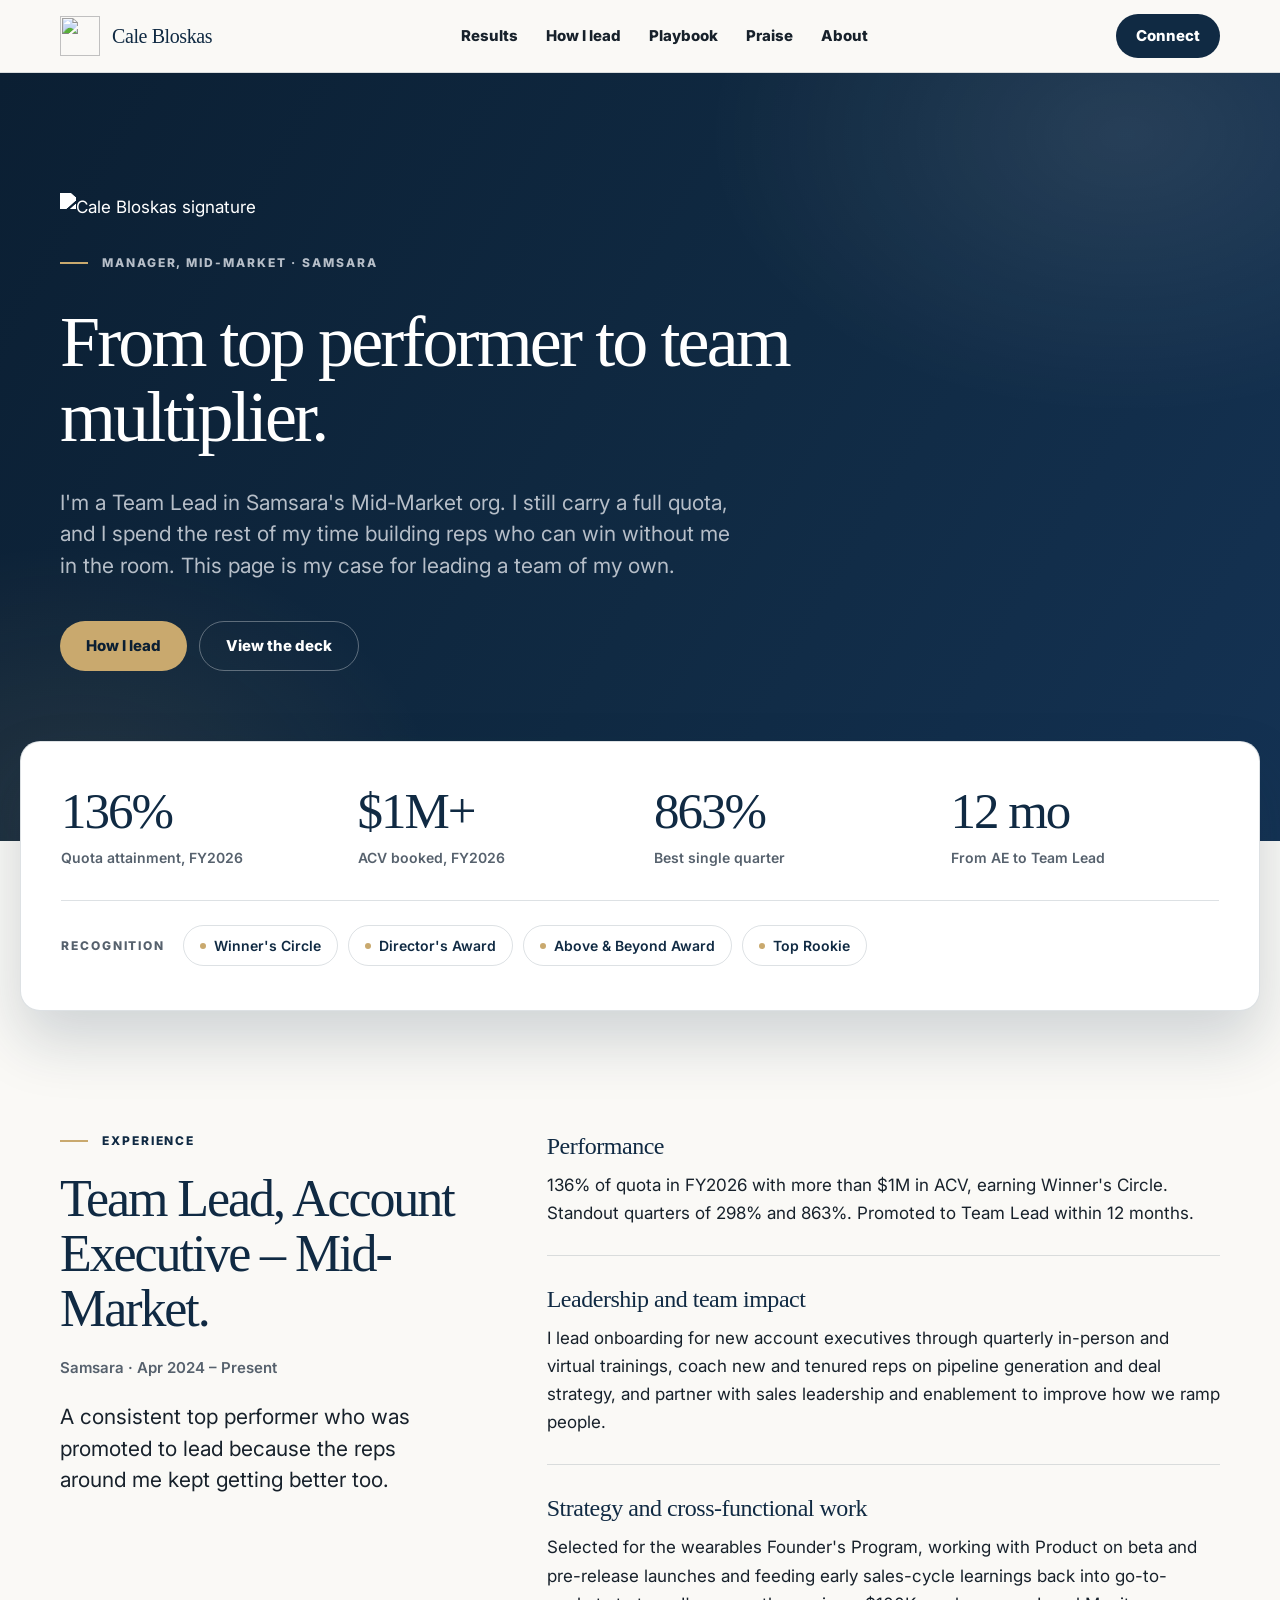
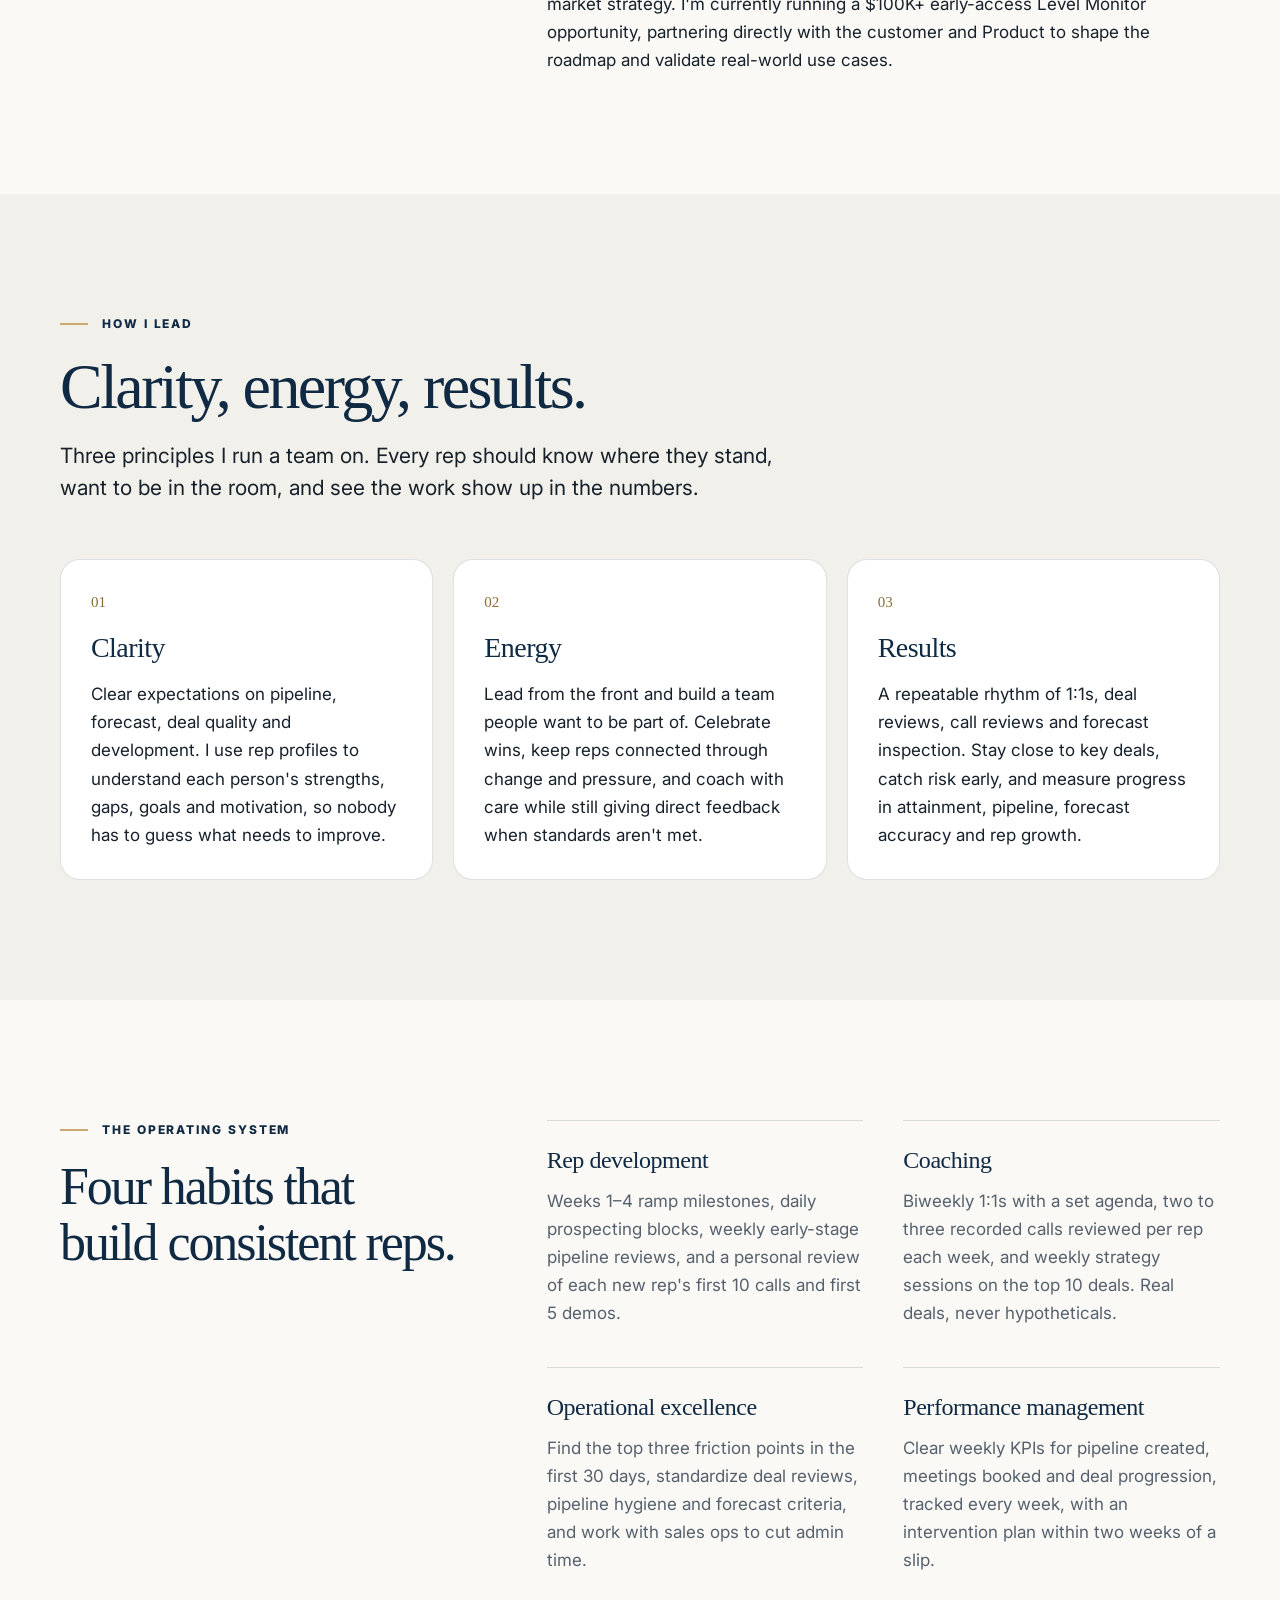
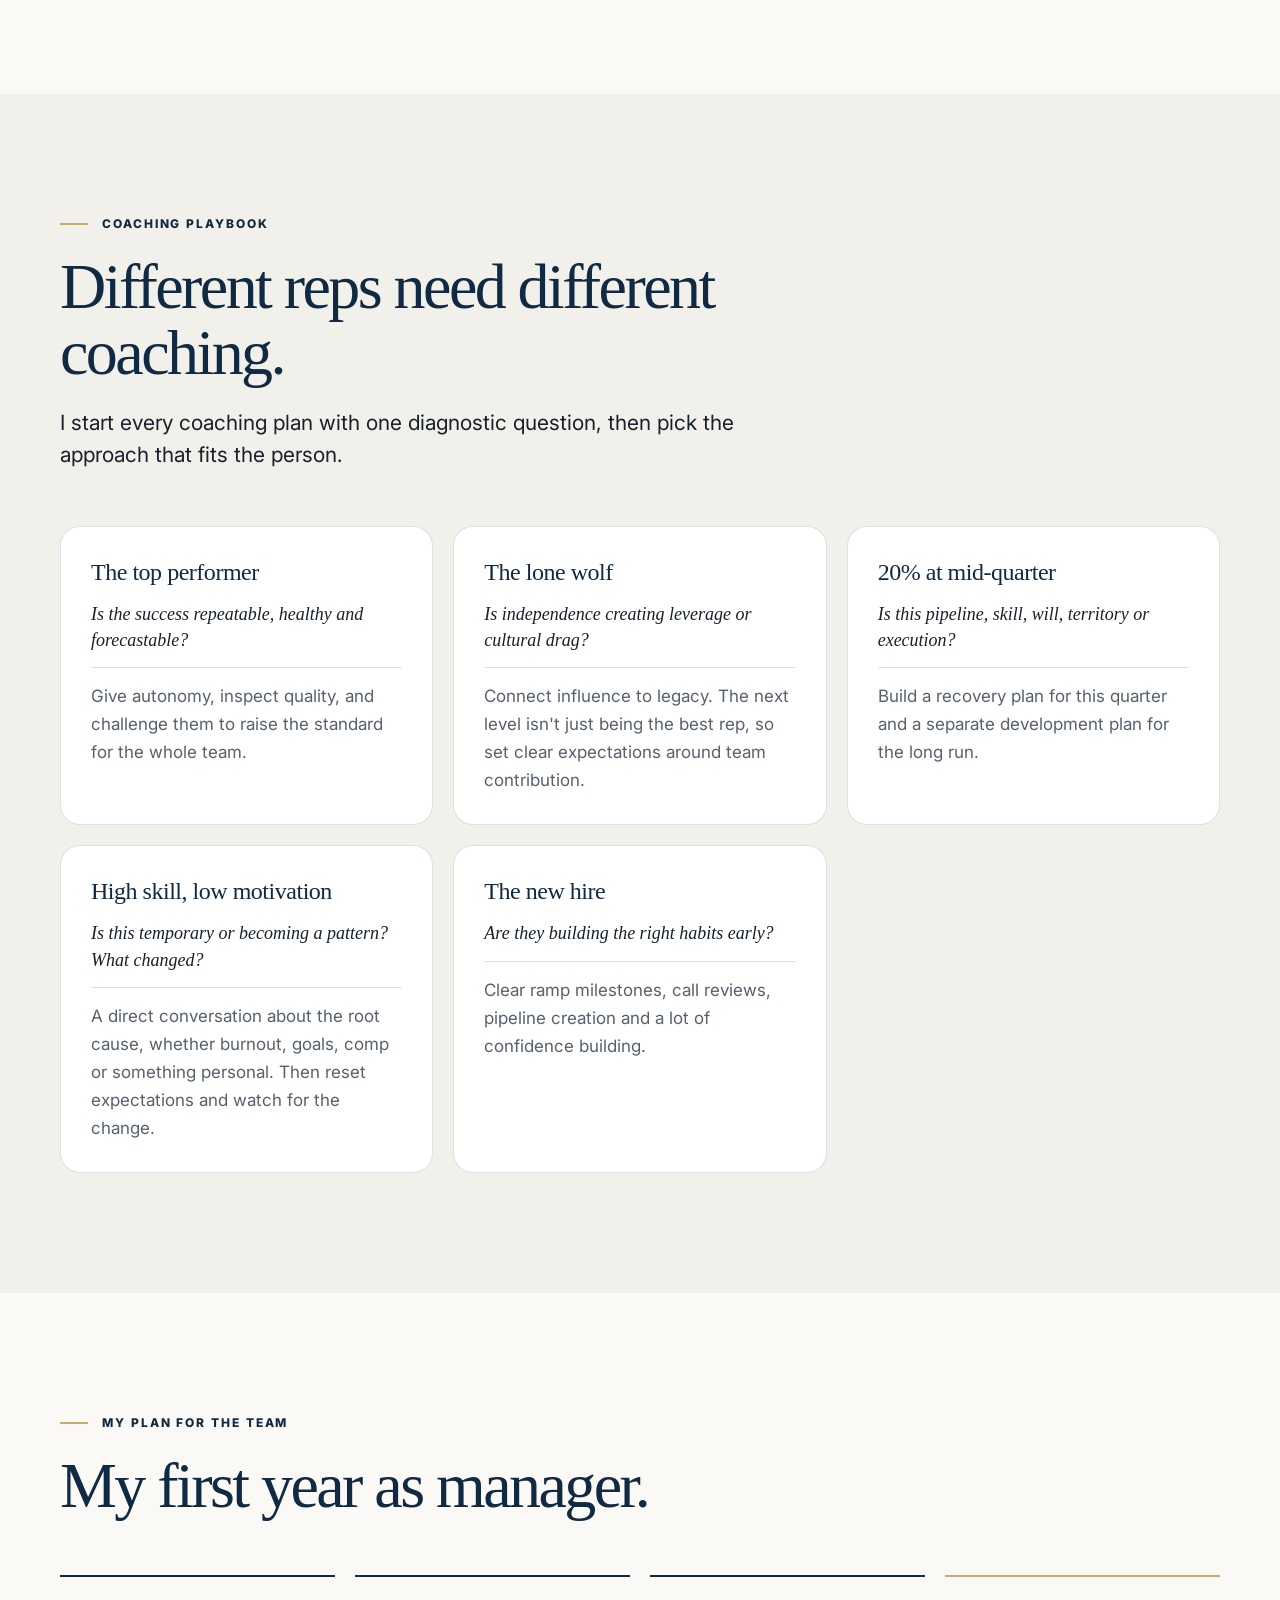
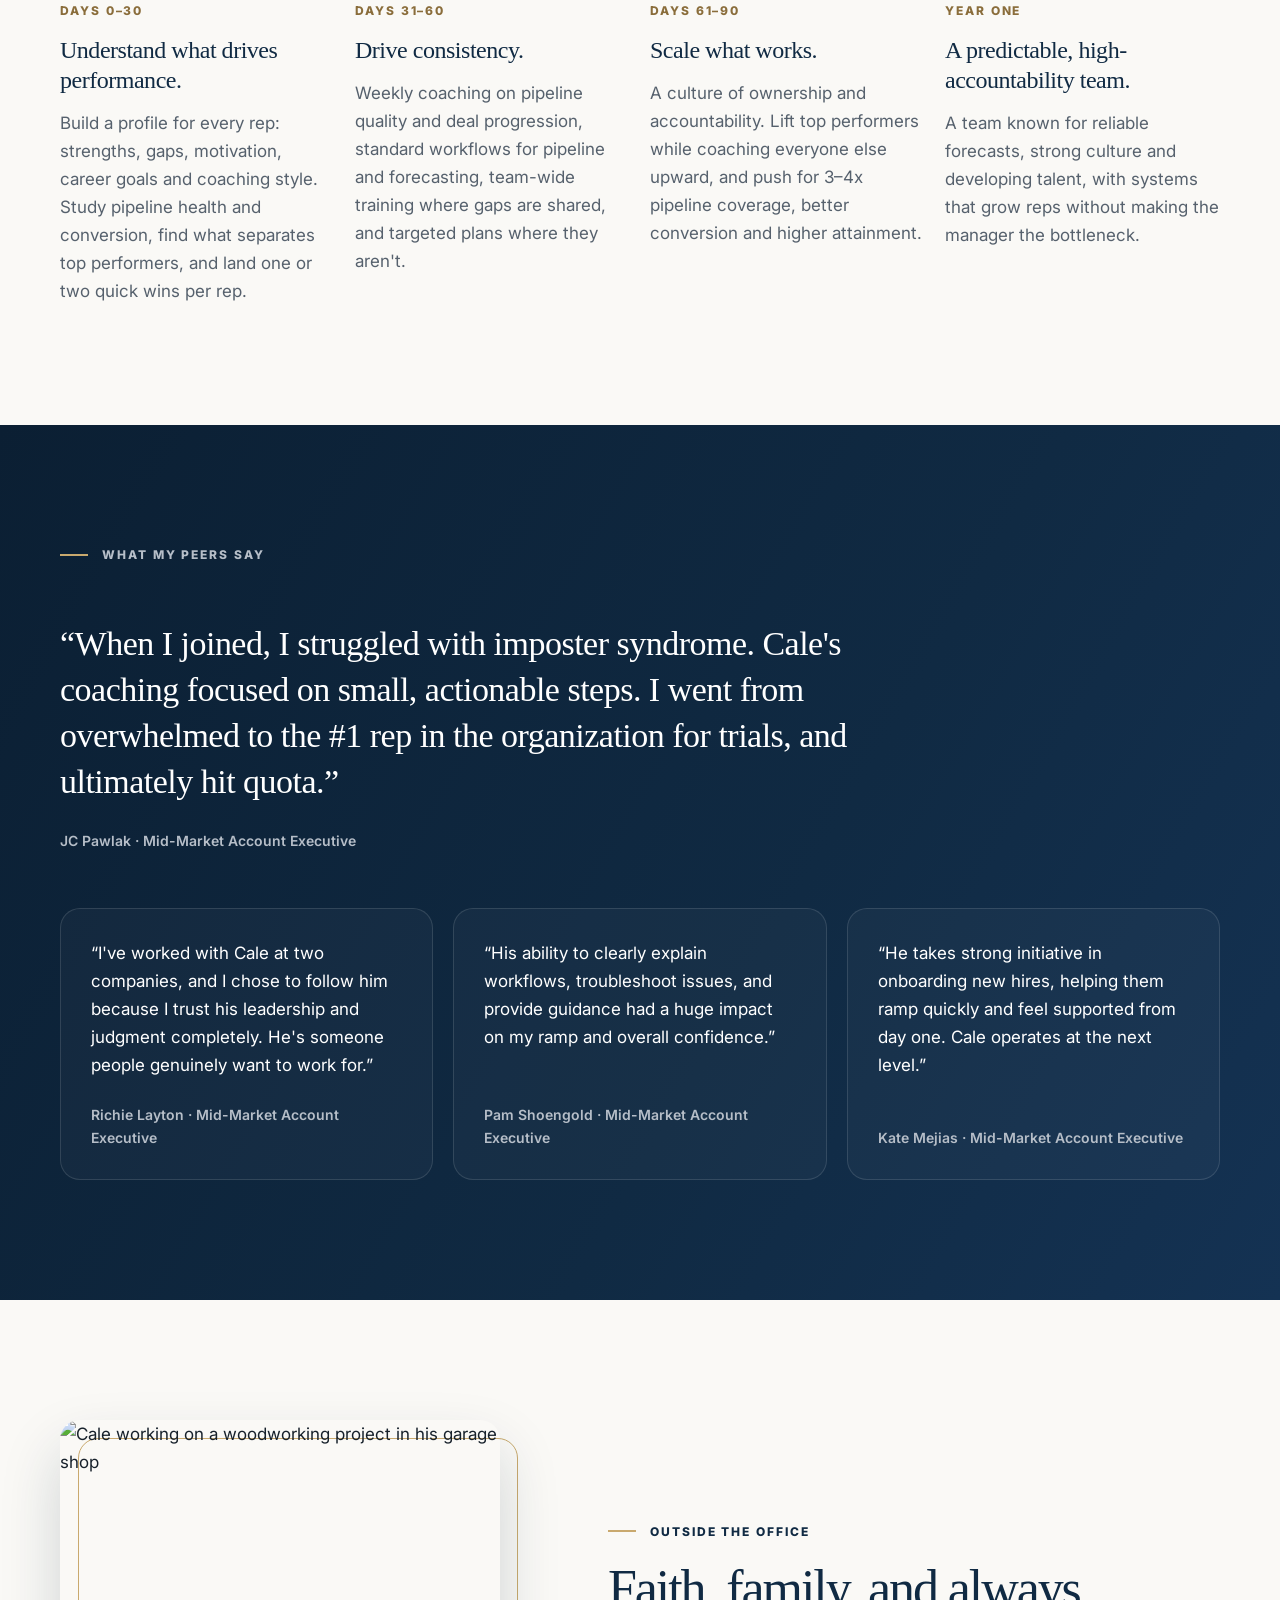
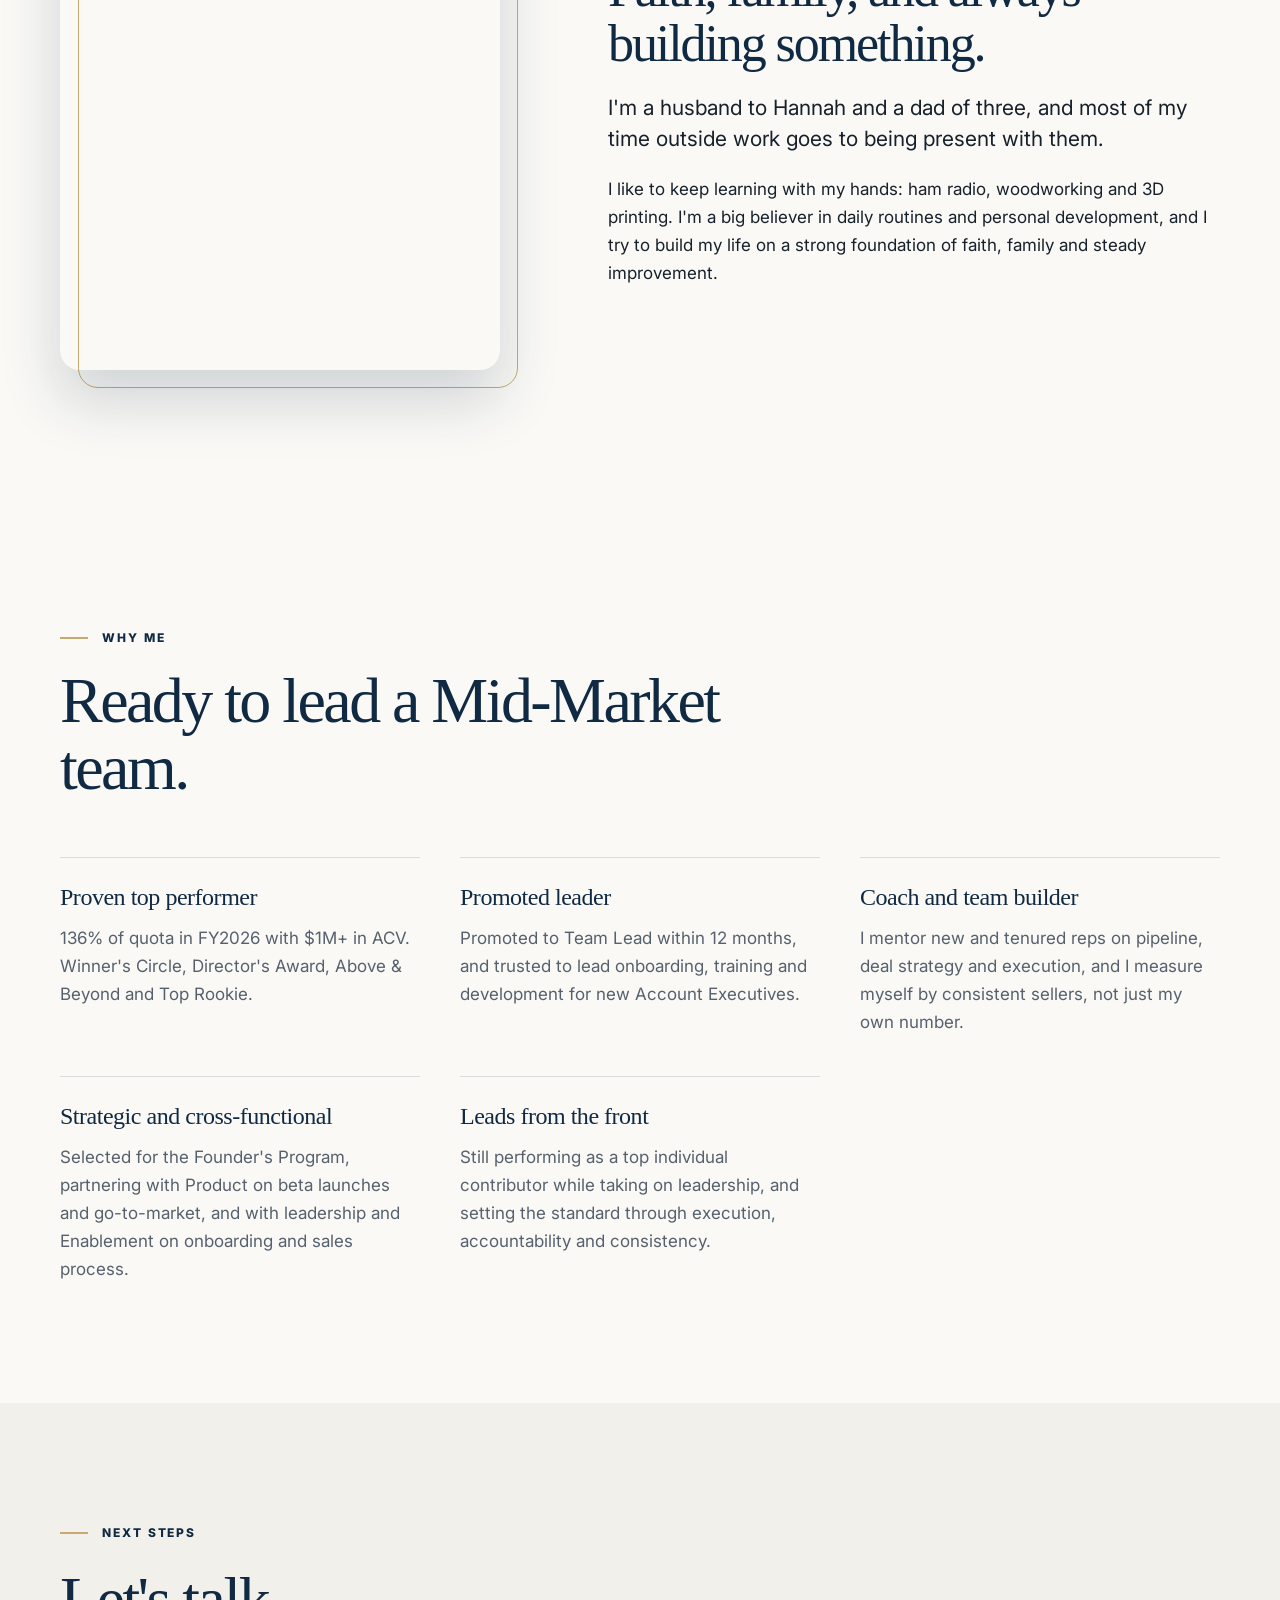
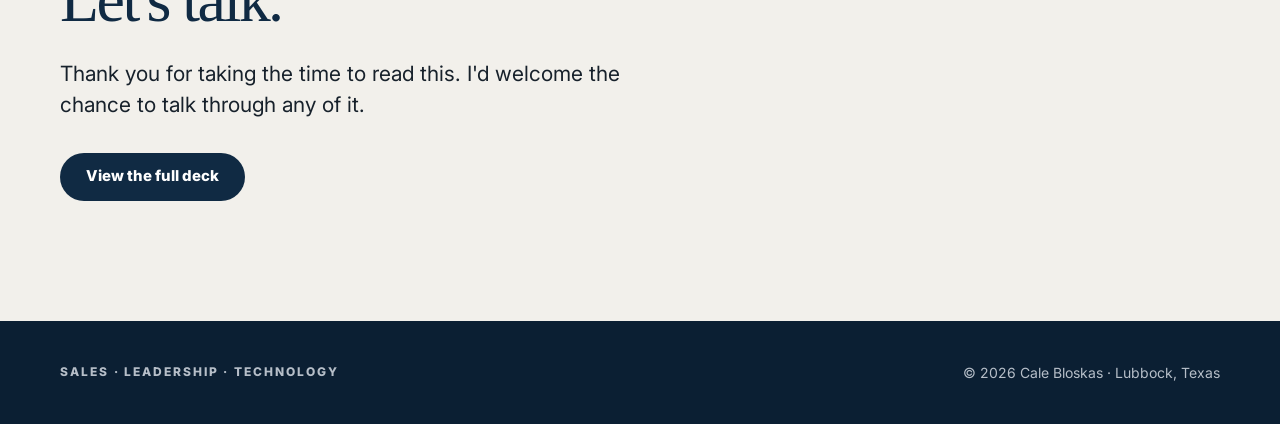
==== commit 2423f0d3: "Link the Manager page to the interview deck Co-Authored-By: Claude Opus 5.5 <noreply@anthropic.com> " ====
--- a/public/Manager/index.html
+++ b/public/Manager/index.html
@@ -66,7 +66,7 @@
 <p style="margin: 0; max-width: 680px; font-size: 21px; line-height: 1.5; color: #b6bec8">I'm a Team Lead in Samsara's Mid-Market org. I still carry a full quota, and I spend the rest of my time building reps who can win without me in the room. This page is my case for leading a team of my own.</p>
 <div style="display: flex; flex-wrap: wrap; gap: 12px; padding-top: 8px">
 <a class="btn-gold" href="#lead" style="display: inline-flex; align-items: center; min-height: 48px; padding: 0 26px; border-radius: 999px; background: #c9a96e; color: #0b1f33; font-size: 15px; font-weight: 800; text-decoration: none">How I lead</a>
-<a class="btn-ghost" href="#connect" style="display: inline-flex; align-items: center; min-height: 48px; padding: 0 26px; border-radius: 999px; border: 1px solid rgba(255,255,255,0.32); color: #ffffff; font-size: 15px; font-weight: 800; text-decoration: none">Get in touch</a>
+<a class="btn-ghost" href="https://docs.google.com/presentation/d/1qmruE4TGUEJzeLNVpRtDuKGiXdxjU8DjF8Enu7eVP54/edit?usp=sharing" target="_blank" rel="noopener" style="display: inline-flex; align-items: center; min-height: 48px; padding: 0 26px; border-radius: 999px; border: 1px solid rgba(255,255,255,0.32); color: #ffffff; font-size: 15px; font-weight: 800; text-decoration: none">View the deck</a>
 </div>
 </div>
 </section>
@@ -360,6 +360,9 @@
 </div>
 <h2 style="margin: 0; font-family: Georgia, 'Times New Roman', serif; font-weight: 400; font-size: clamp(38px, 5vw, 64px); line-height: 1.04; letter-spacing: -0.04em; color: #102a43">Let's talk.</h2>
 <p style="margin: 0; max-width: 620px; font-size: 21px; line-height: 1.5">Thank you for taking the time to read this. I'd welcome the chance to talk through any of it.</p>
+<div style="display: flex; flex-wrap: wrap; gap: 12px; padding-top: 8px">
+<a class="btn-navy" href="https://docs.google.com/presentation/d/1qmruE4TGUEJzeLNVpRtDuKGiXdxjU8DjF8Enu7eVP54/edit?usp=sharing" target="_blank" rel="noopener" style="display: inline-flex; align-items: center; min-height: 48px; padding: 0 26px; border-radius: 999px; background: #102a43; color: #ffffff; font-size: 15px; font-weight: 800; text-decoration: none">View the full deck</a>
+</div>
 </div>
 </section>
 
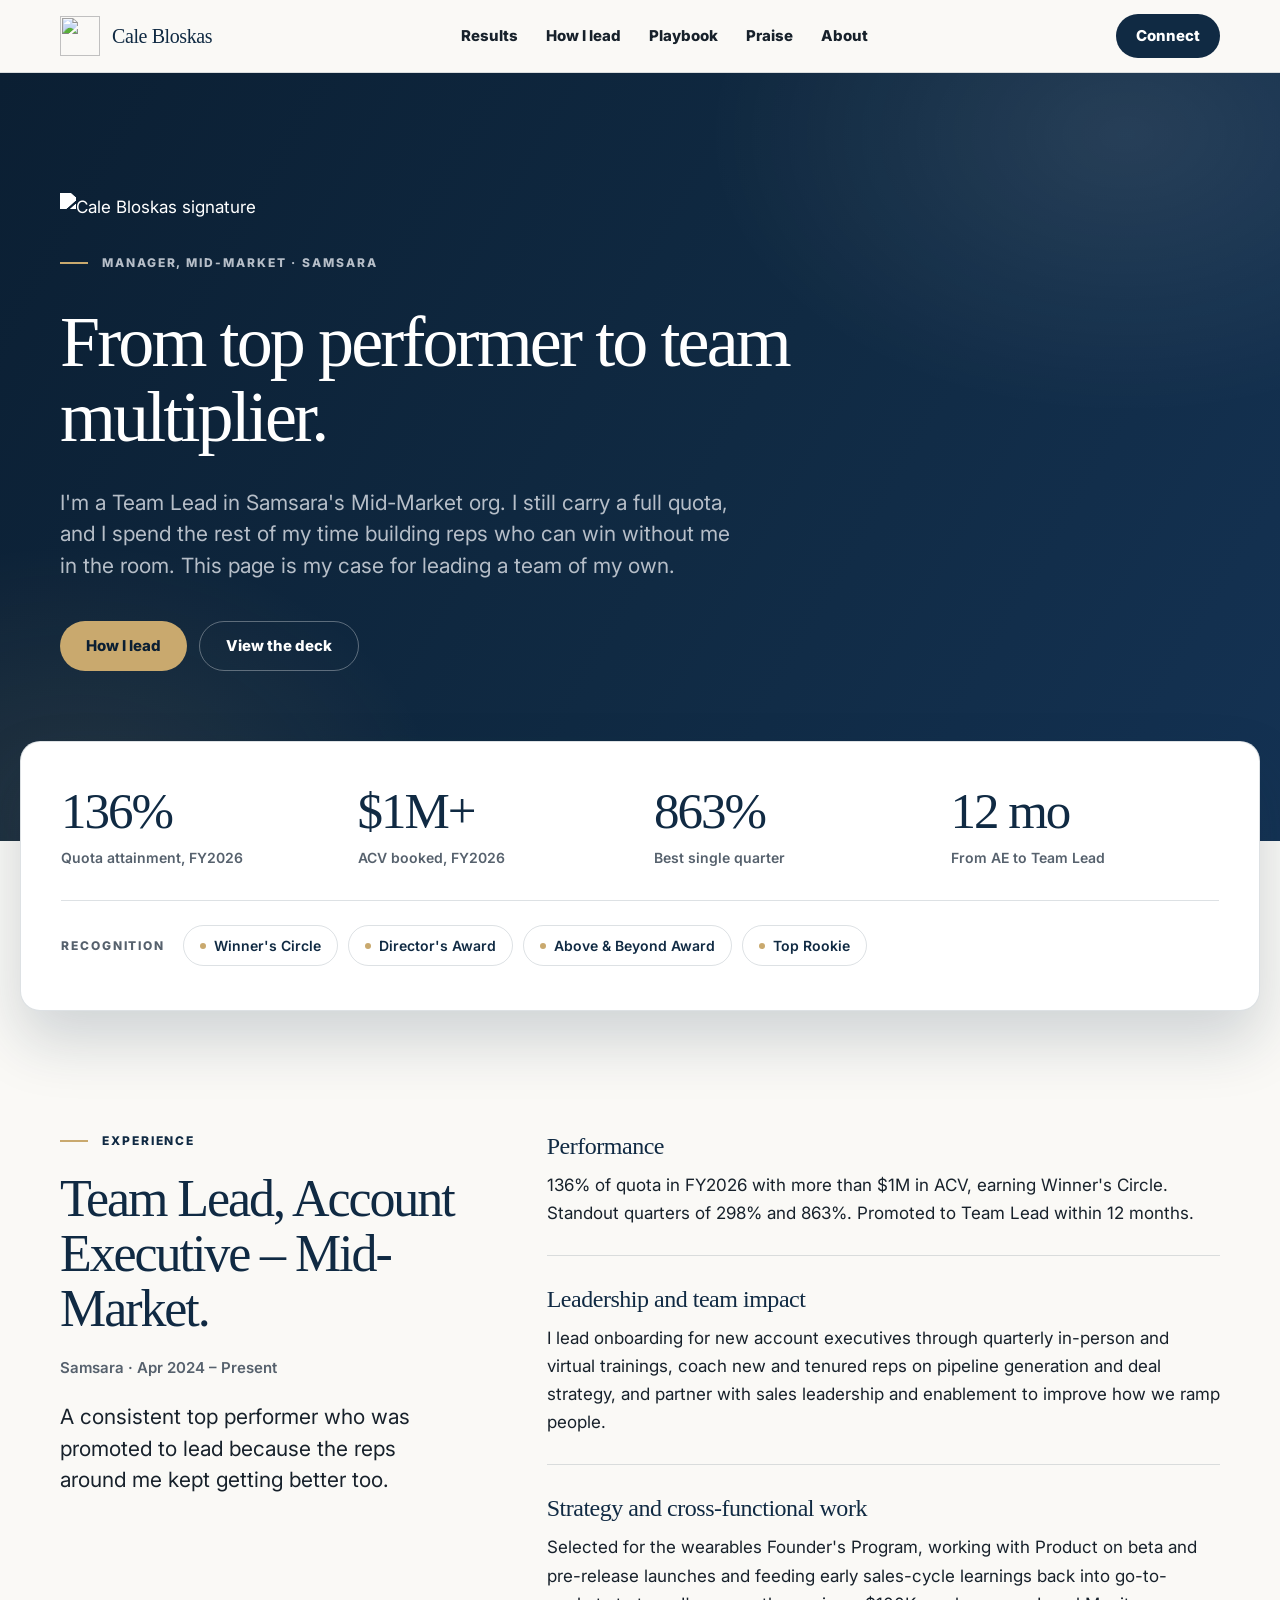
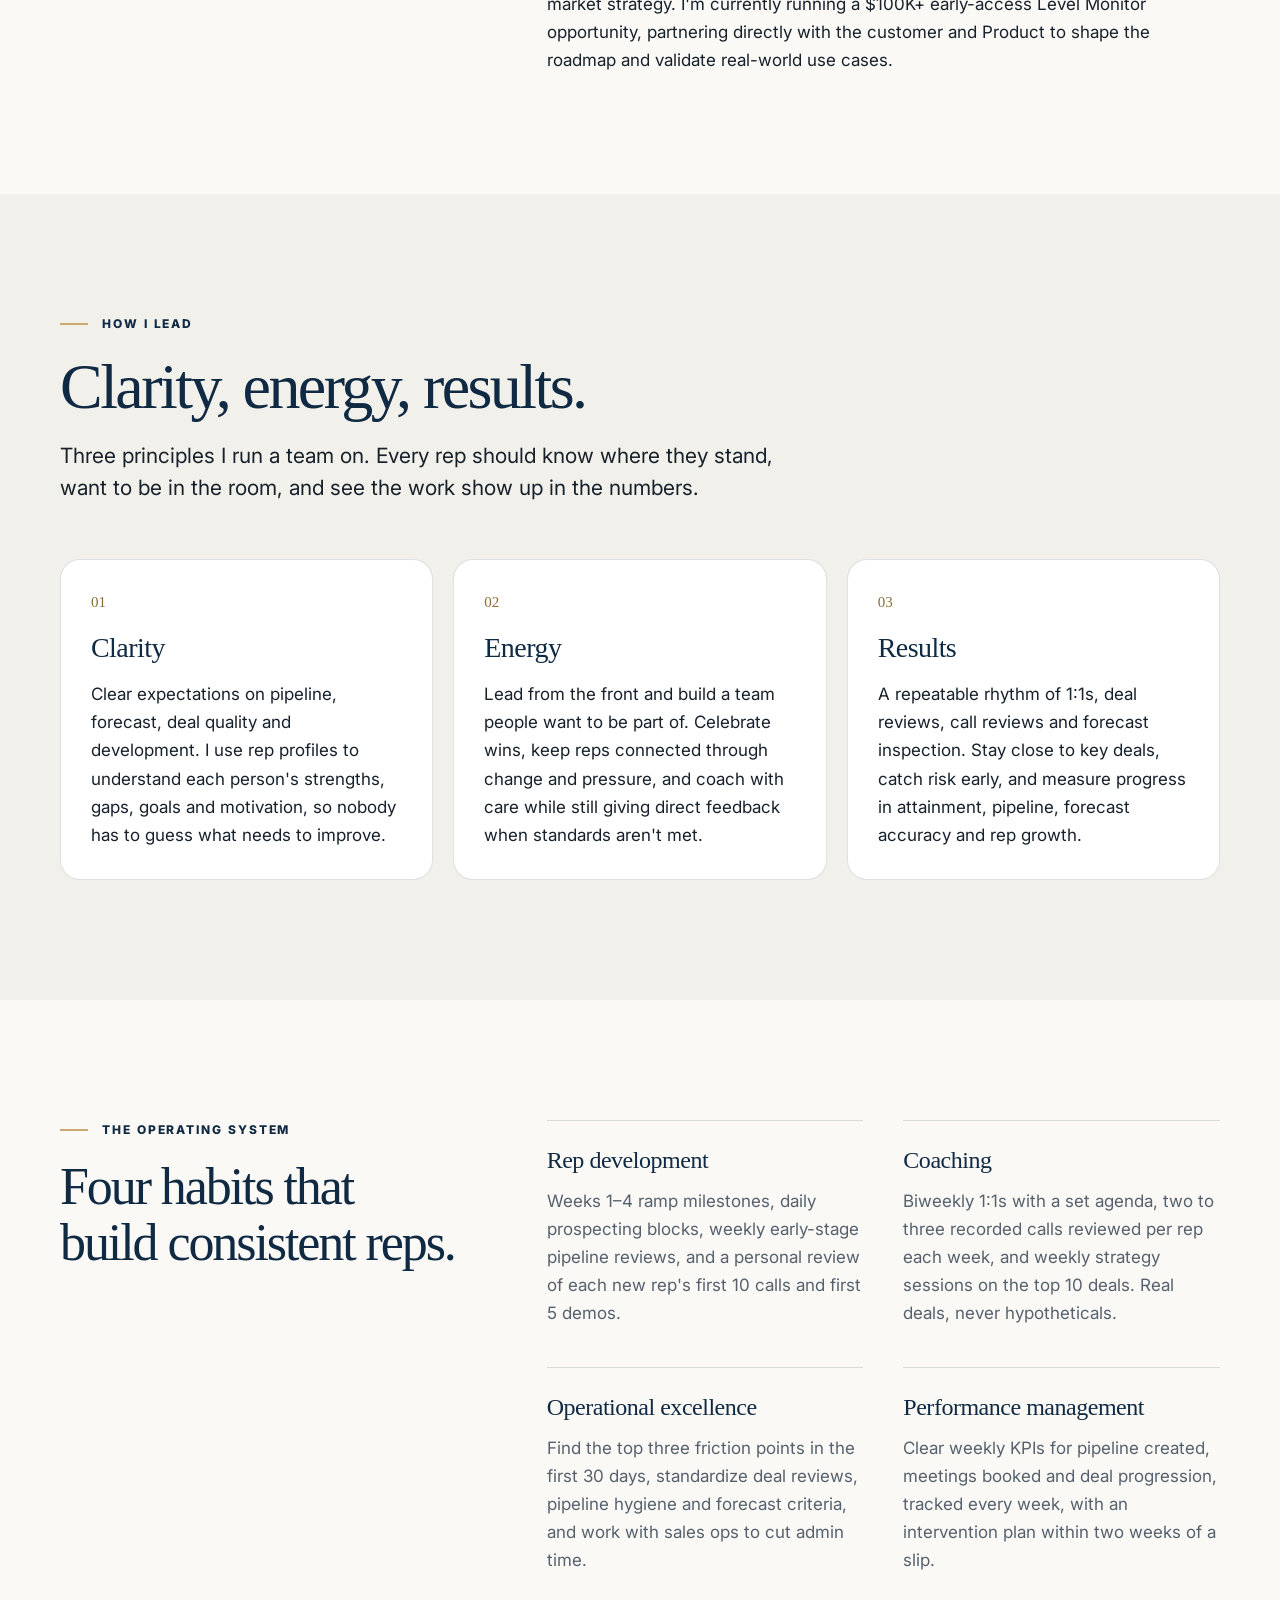
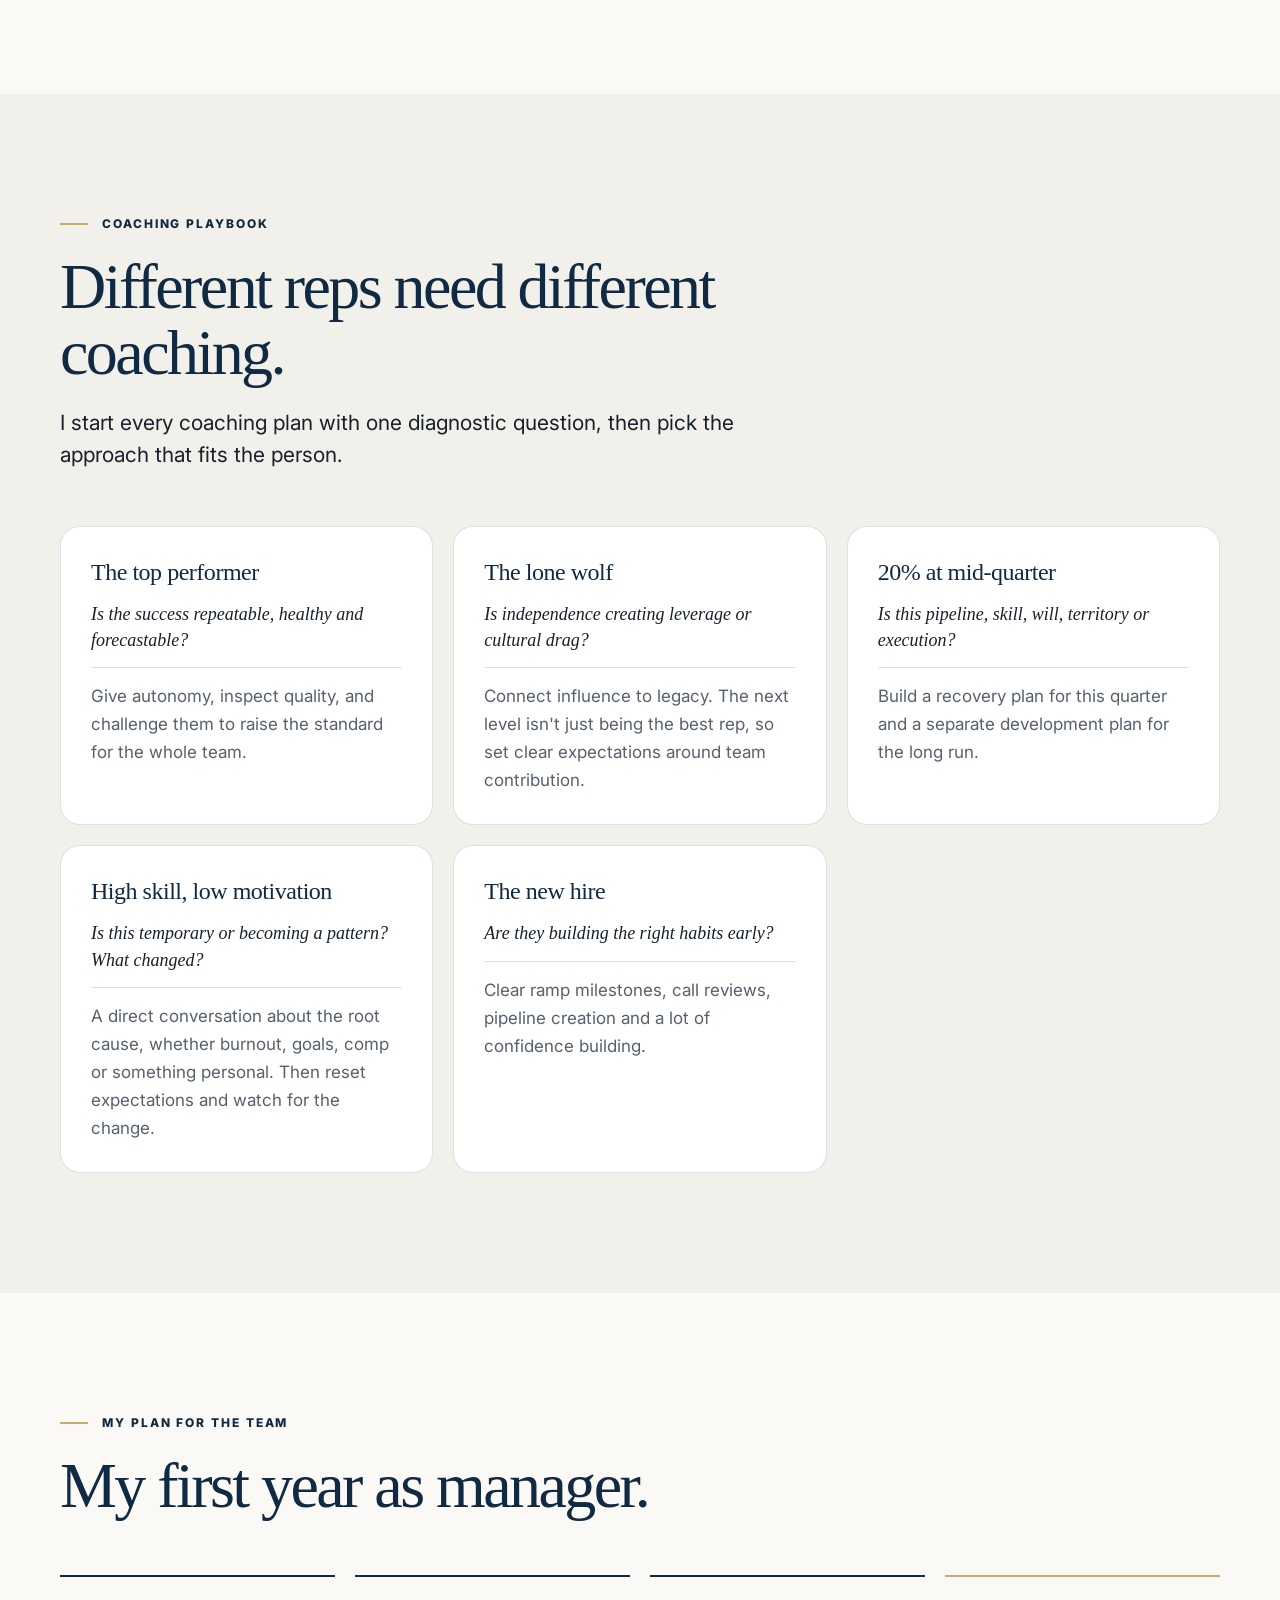
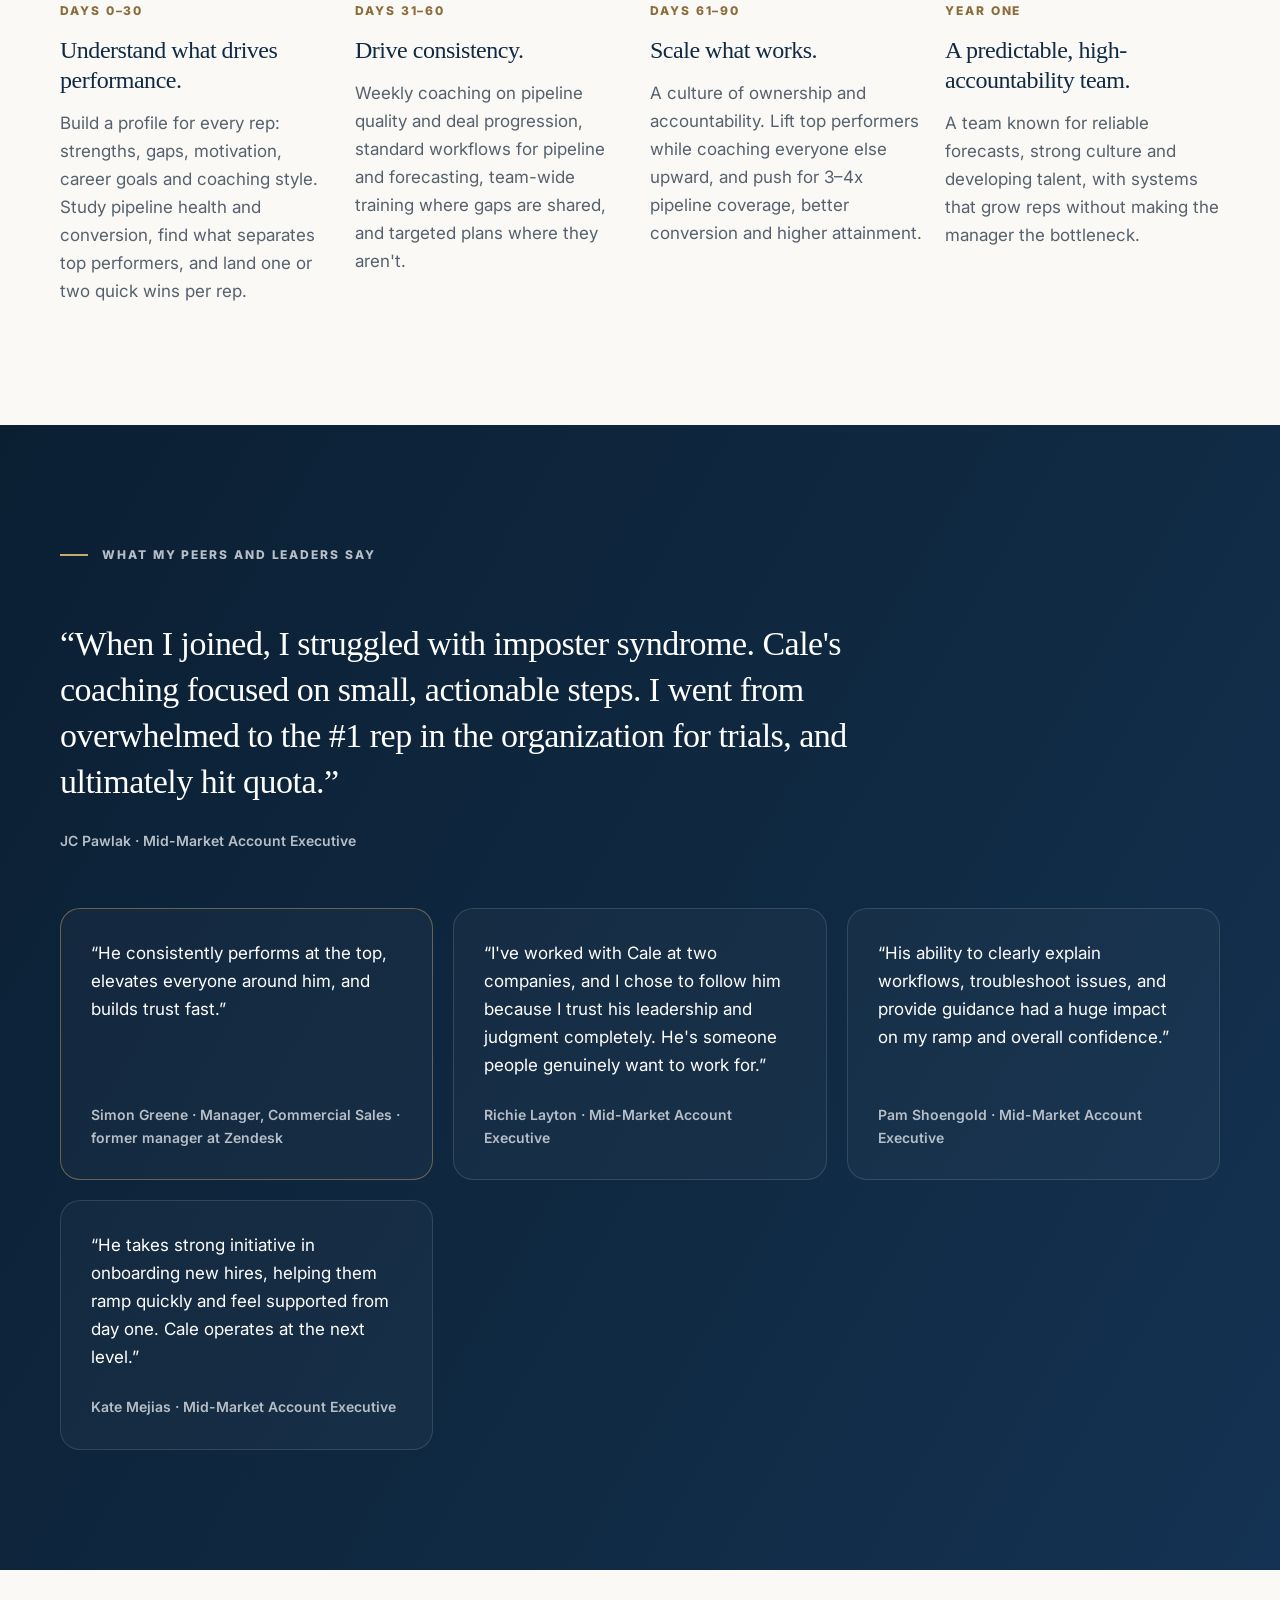
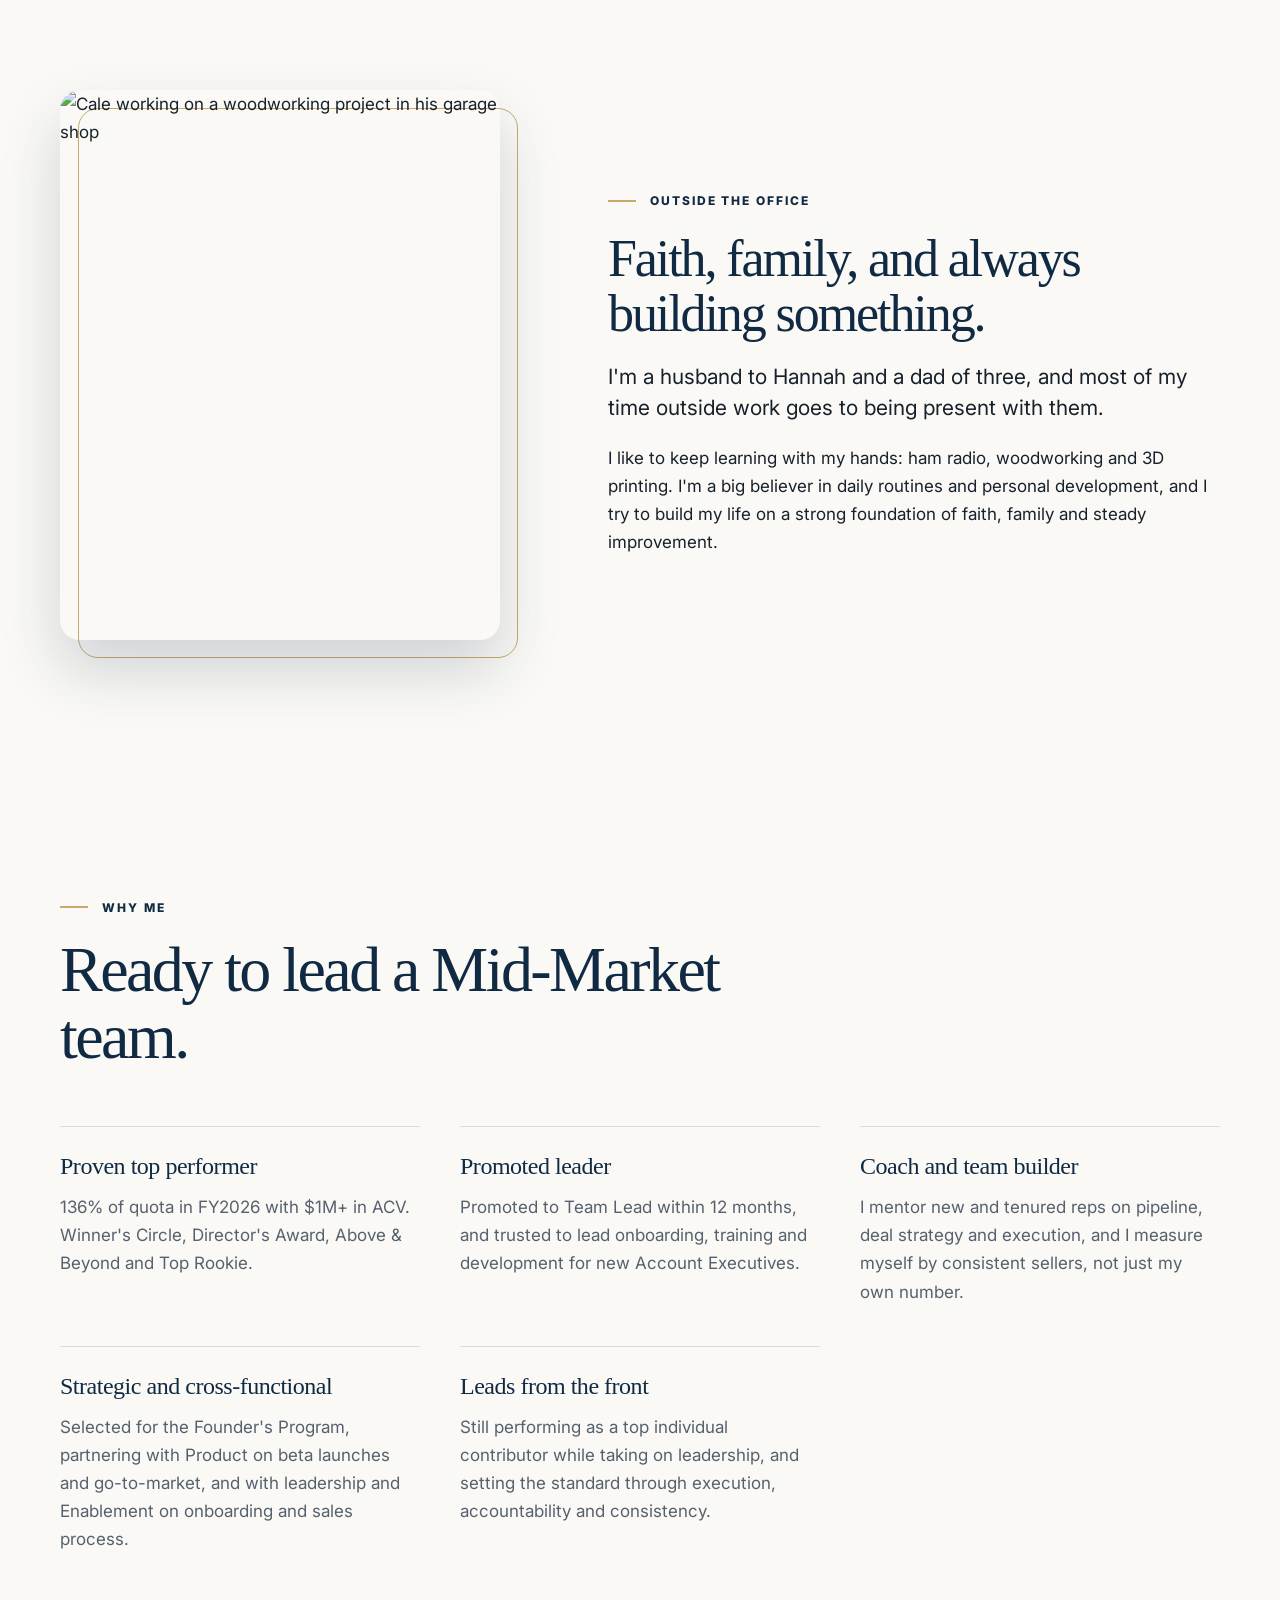
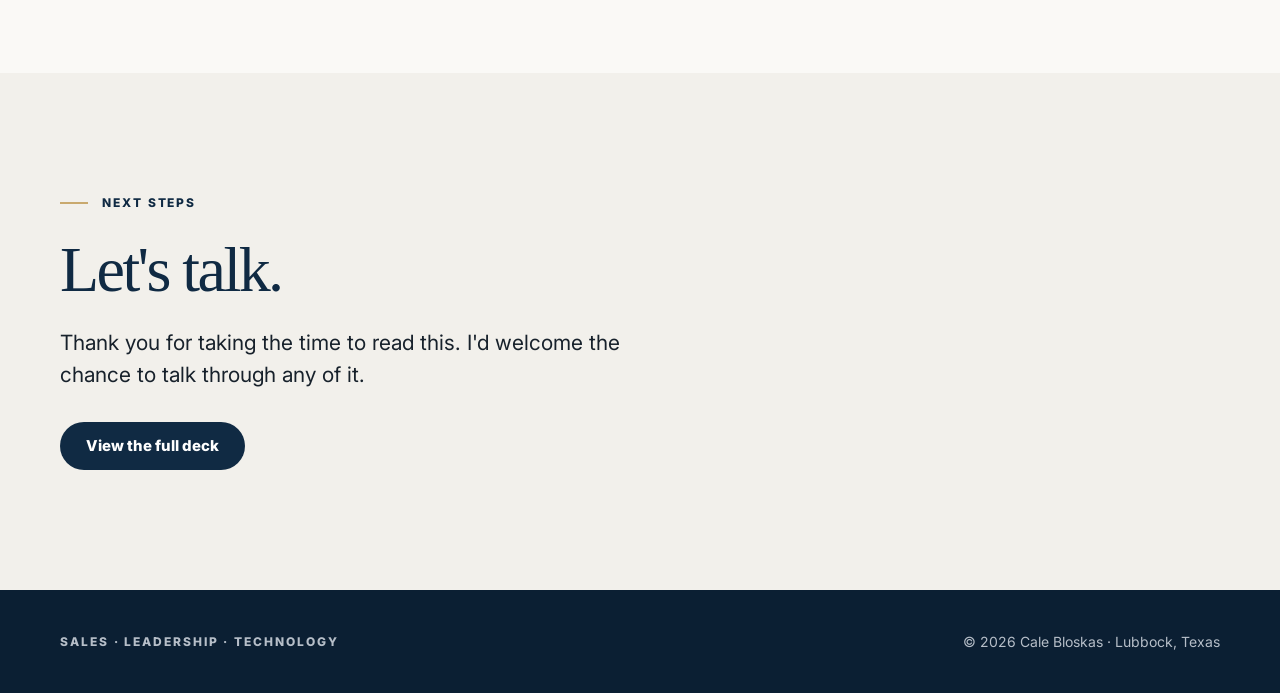
==== commit aca2da8f: "Add Simon Greene recommendation quotes to main and Manager pages Co-Authored-By: Claude Opus 5.5 <no" ====
--- a/public/Manager/index.html
+++ b/public/Manager/index.html
@@ -274,13 +274,17 @@
 <div style="max-width: 1160px; margin: 0 auto; display: flex; flex-direction: column; gap: 56px">
 <div style="display: flex; align-items: center; gap: 14px; font-size: 12px; font-weight: 800; letter-spacing: 0.16em; text-transform: uppercase; color: #b6bec8">
 <span aria-hidden="true" style="display: block; width: 28px; height: 2px; background: #c9a96e"></span>
-<span>What my peers say</span>
+<span>What my peers and leaders say</span>
 </div>
 <figure style="margin: 0; display: flex; flex-direction: column; gap: 24px; max-width: 900px">
 <blockquote style="margin: 0; font-family: Georgia, 'Times New Roman', serif; font-size: clamp(24px, 3vw, 34px); line-height: 1.35; letter-spacing: -0.015em">“When I joined, I struggled with imposter syndrome. Cale's coaching focused on small, actionable steps. I went from overwhelmed to the #1 rep in the organization for trials, and ultimately hit quota.”</blockquote>
 <figcaption style="font-size: 14px; font-weight: 600; color: #b6bec8">JC Pawlak · Mid-Market Account Executive</figcaption>
 </figure>
 <div style="display: grid; grid-template-columns: repeat(auto-fit, minmax(300px, 1fr)); gap: 20px">
+<figure style="margin: 0; padding: 30px; border-radius: 20px; border: 1px solid rgba(201,169,110,0.45); background: rgba(255,255,255,0.03); display: flex; flex-direction: column; justify-content: space-between; gap: 24px">
+<blockquote style="margin: 0; font-size: 17px; line-height: 1.65; color: #ffffff">“He consistently performs at the top, elevates everyone around him, and builds trust fast.”</blockquote>
+<figcaption style="font-size: 14px; font-weight: 600; color: #b6bec8">Simon Greene · Manager, Commercial Sales · former manager at Zendesk</figcaption>
+</figure>
 <figure style="margin: 0; padding: 30px; border-radius: 20px; border: 1px solid rgba(255,255,255,0.12); background: rgba(255,255,255,0.03); display: flex; flex-direction: column; justify-content: space-between; gap: 24px">
 <blockquote style="margin: 0; font-size: 17px; line-height: 1.65; color: #ffffff">“I've worked with Cale at two companies, and I chose to follow him because I trust his leadership and judgment completely. He's someone people genuinely want to work for.”</blockquote>
 <figcaption style="font-size: 14px; font-weight: 600; color: #b6bec8">Richie Layton · Mid-Market Account Executive</figcaption>
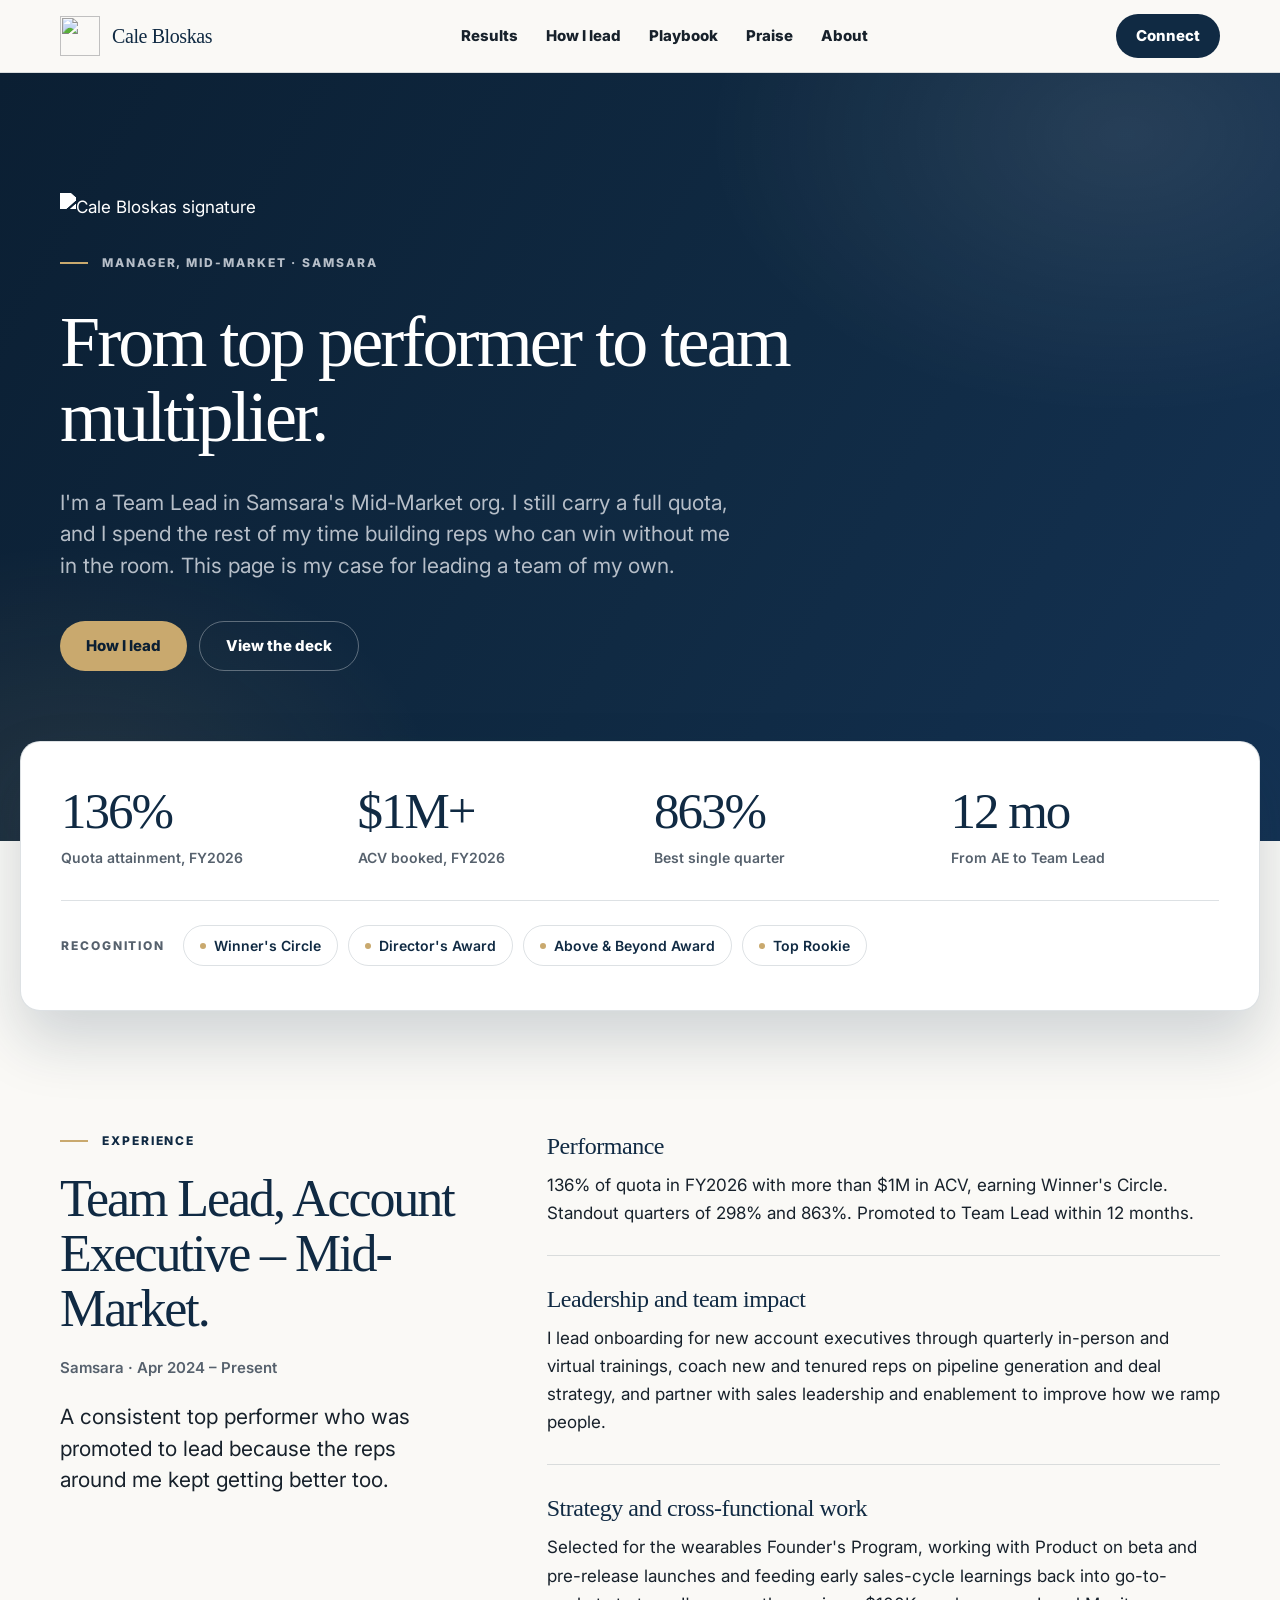
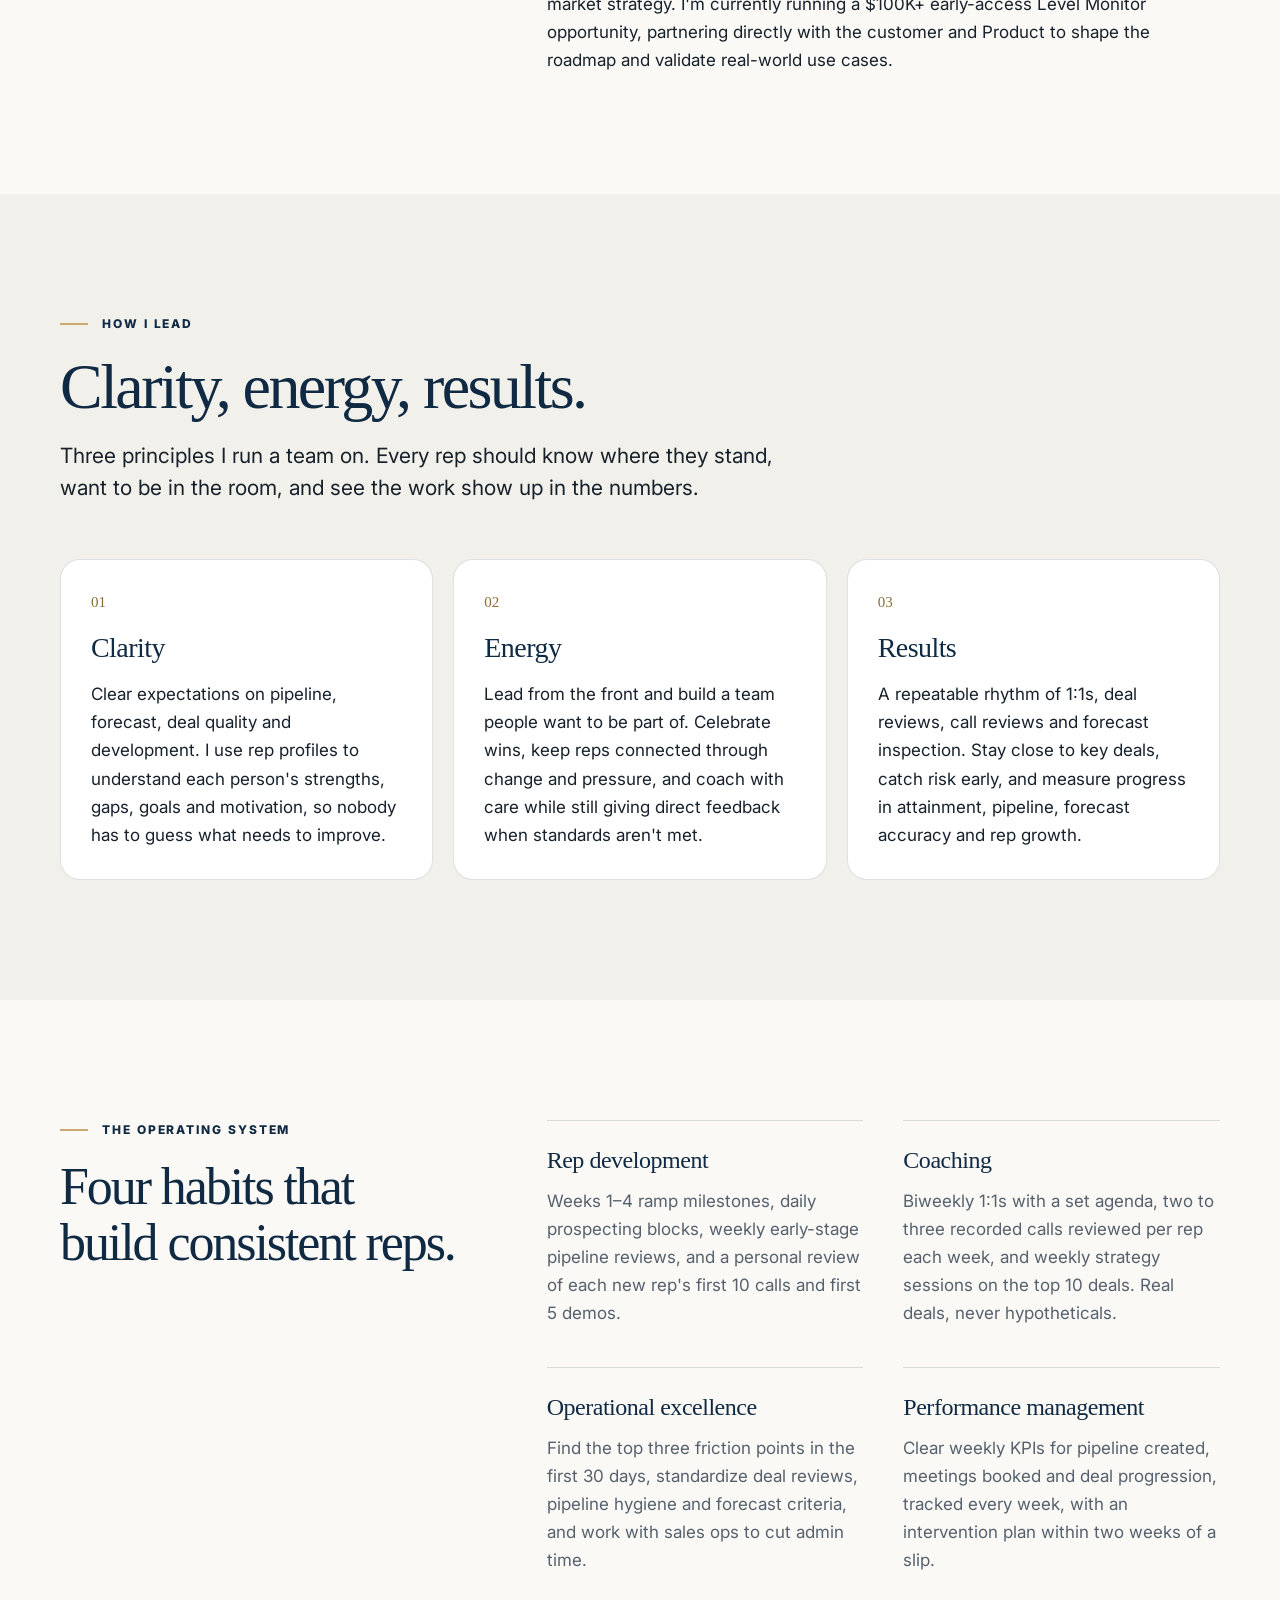
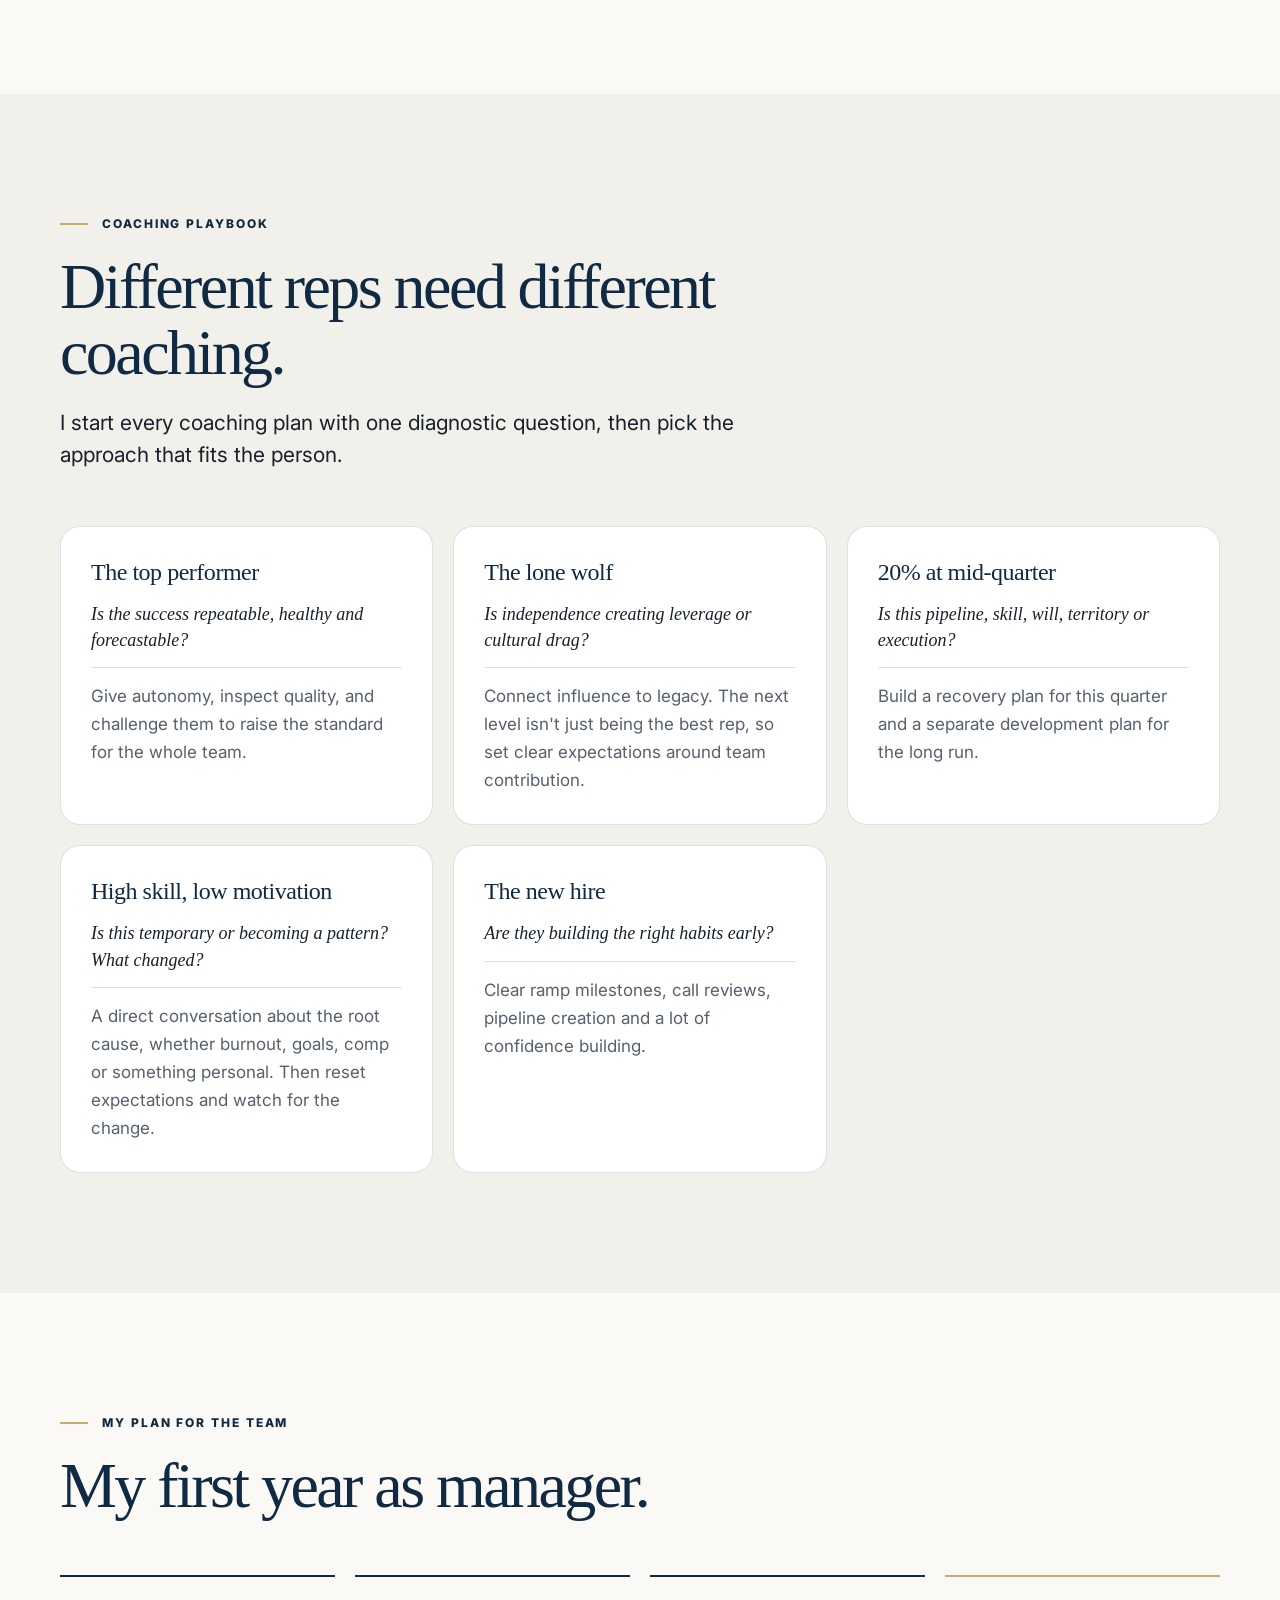
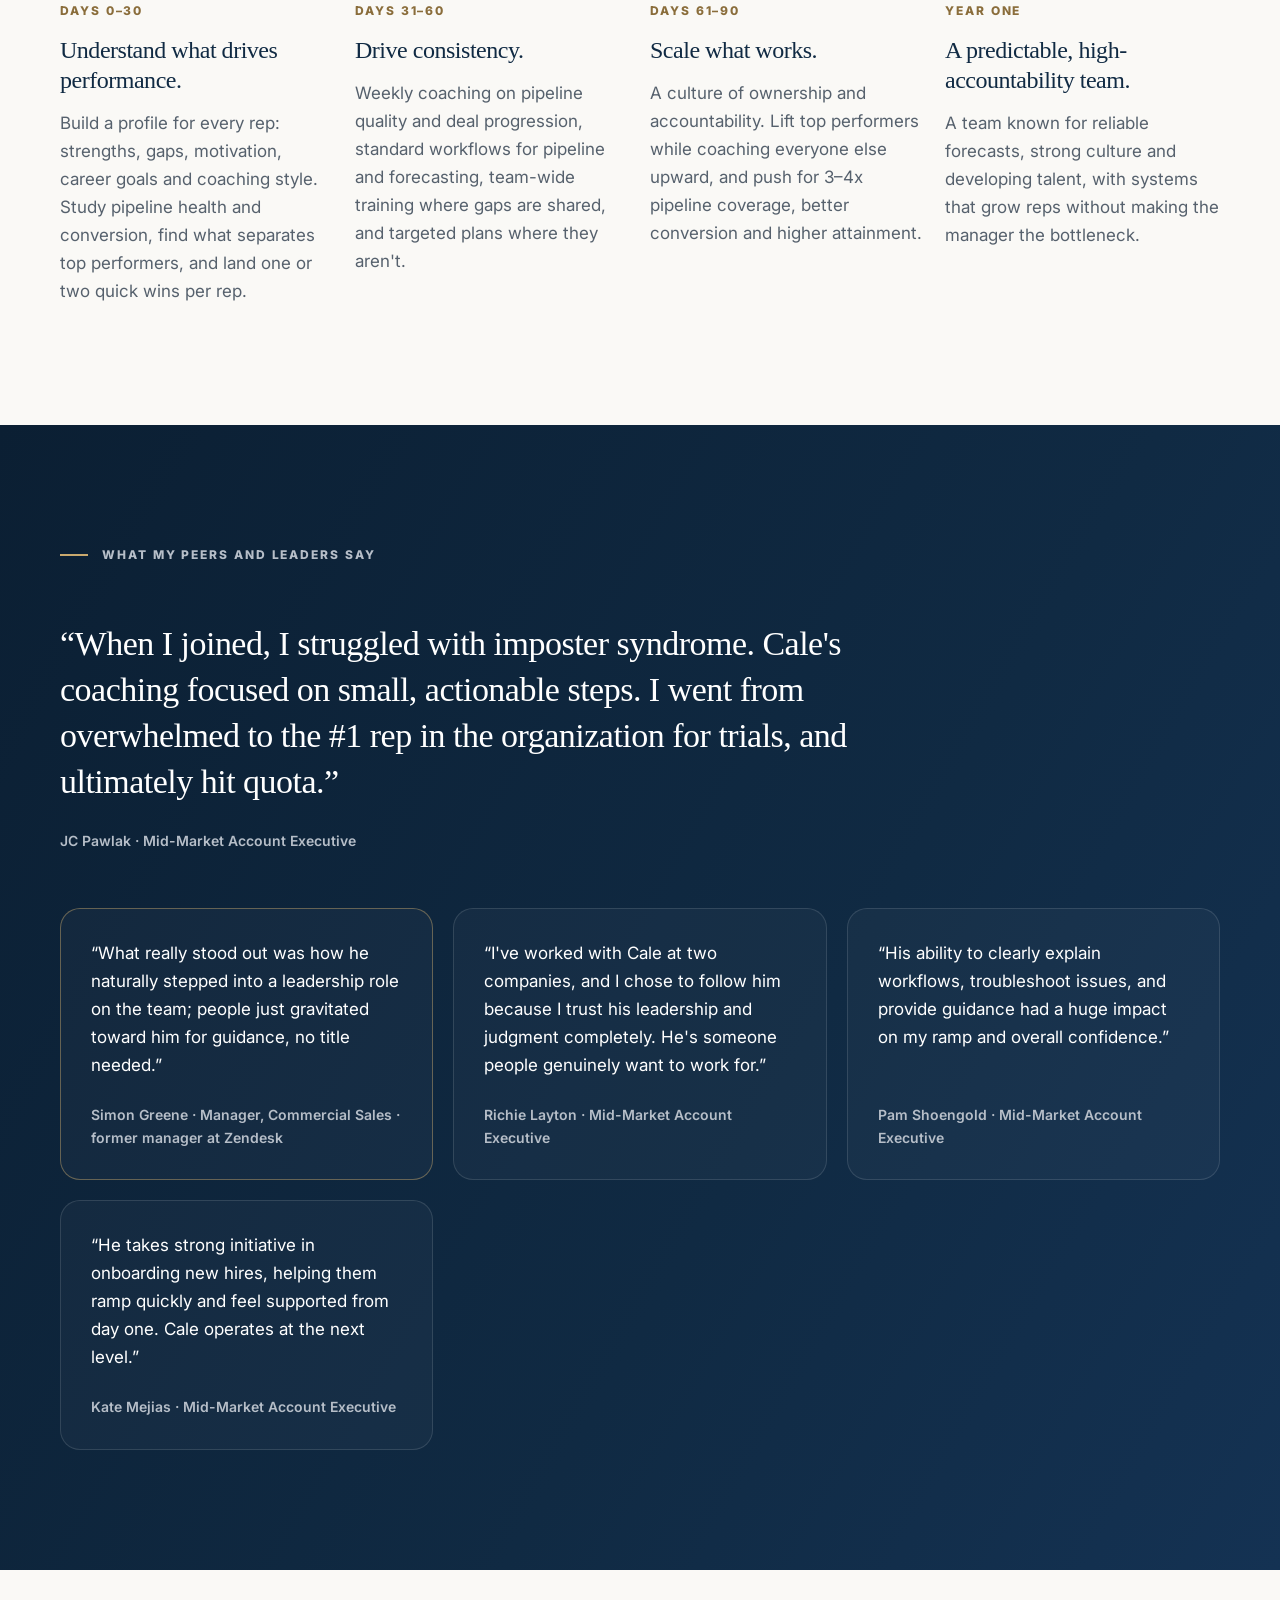
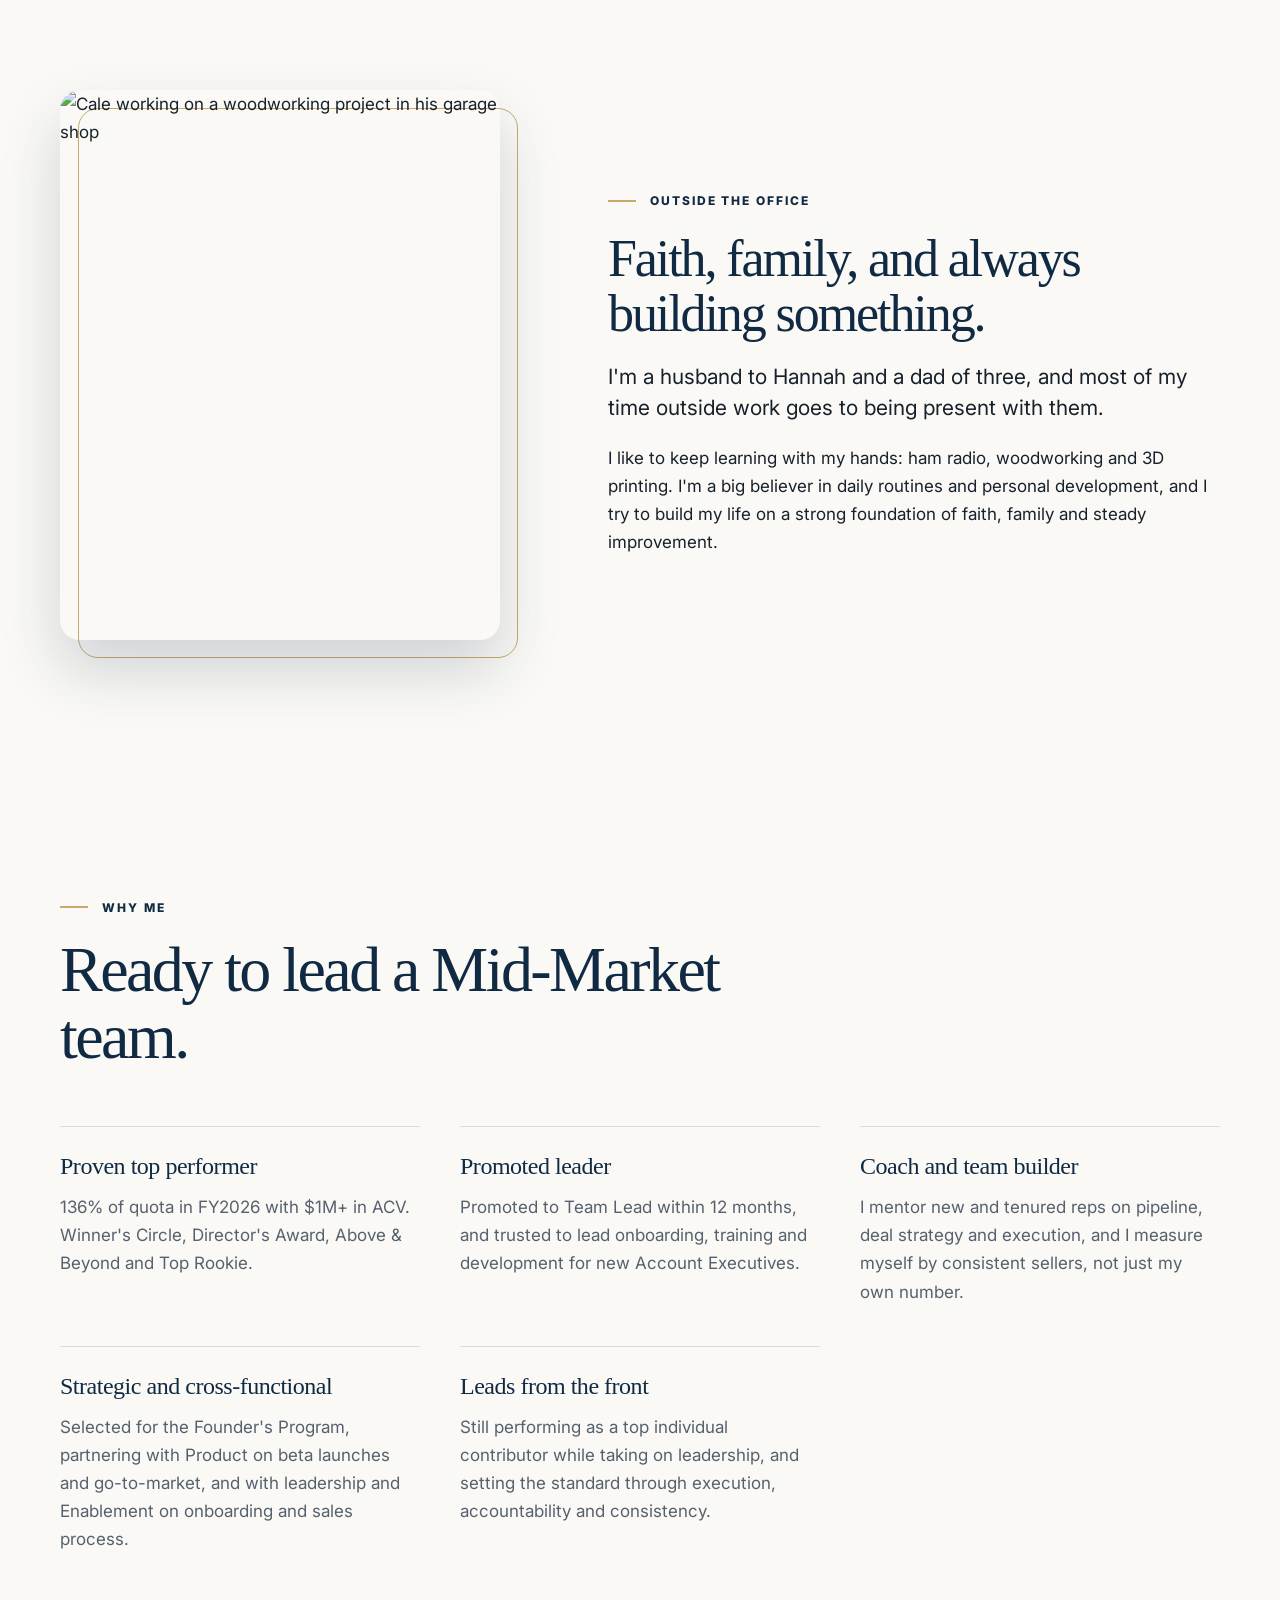
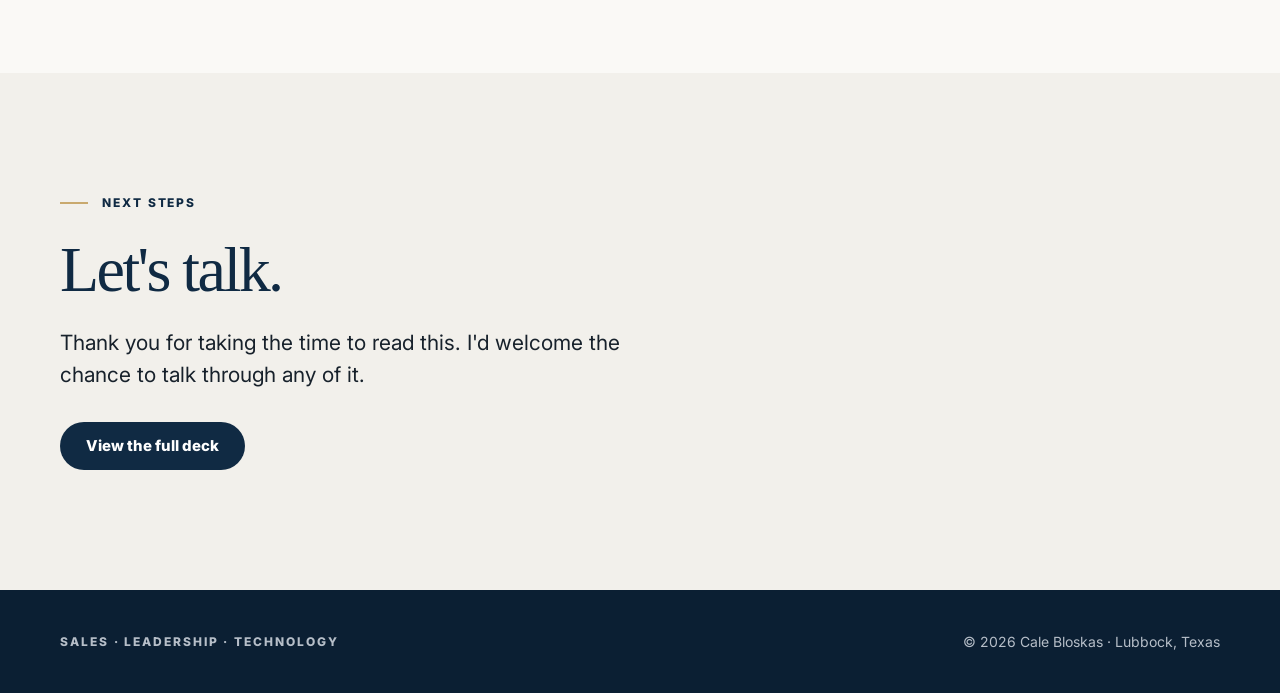
==== commit b49b4633: "Use the same Simon Greene quote on the Manager page Co-Authored-By: Claude Opus 5.5 <noreply@anthrop" ====
--- a/public/Manager/index.html
+++ b/public/Manager/index.html
@@ -282,7 +282,7 @@
 </figure>
 <div style="display: grid; grid-template-columns: repeat(auto-fit, minmax(300px, 1fr)); gap: 20px">
 <figure style="margin: 0; padding: 30px; border-radius: 20px; border: 1px solid rgba(201,169,110,0.45); background: rgba(255,255,255,0.03); display: flex; flex-direction: column; justify-content: space-between; gap: 24px">
-<blockquote style="margin: 0; font-size: 17px; line-height: 1.65; color: #ffffff">“He consistently performs at the top, elevates everyone around him, and builds trust fast.”</blockquote>
+<blockquote style="margin: 0; font-size: 17px; line-height: 1.65; color: #ffffff">“What really stood out was how he naturally stepped into a leadership role on the team; people just gravitated toward him for guidance, no title needed.”</blockquote>
 <figcaption style="font-size: 14px; font-weight: 600; color: #b6bec8">Simon Greene · Manager, Commercial Sales · former manager at Zendesk</figcaption>
 </figure>
 <figure style="margin: 0; padding: 30px; border-radius: 20px; border: 1px solid rgba(255,255,255,0.12); background: rgba(255,255,255,0.03); display: flex; flex-direction: column; justify-content: space-between; gap: 24px">
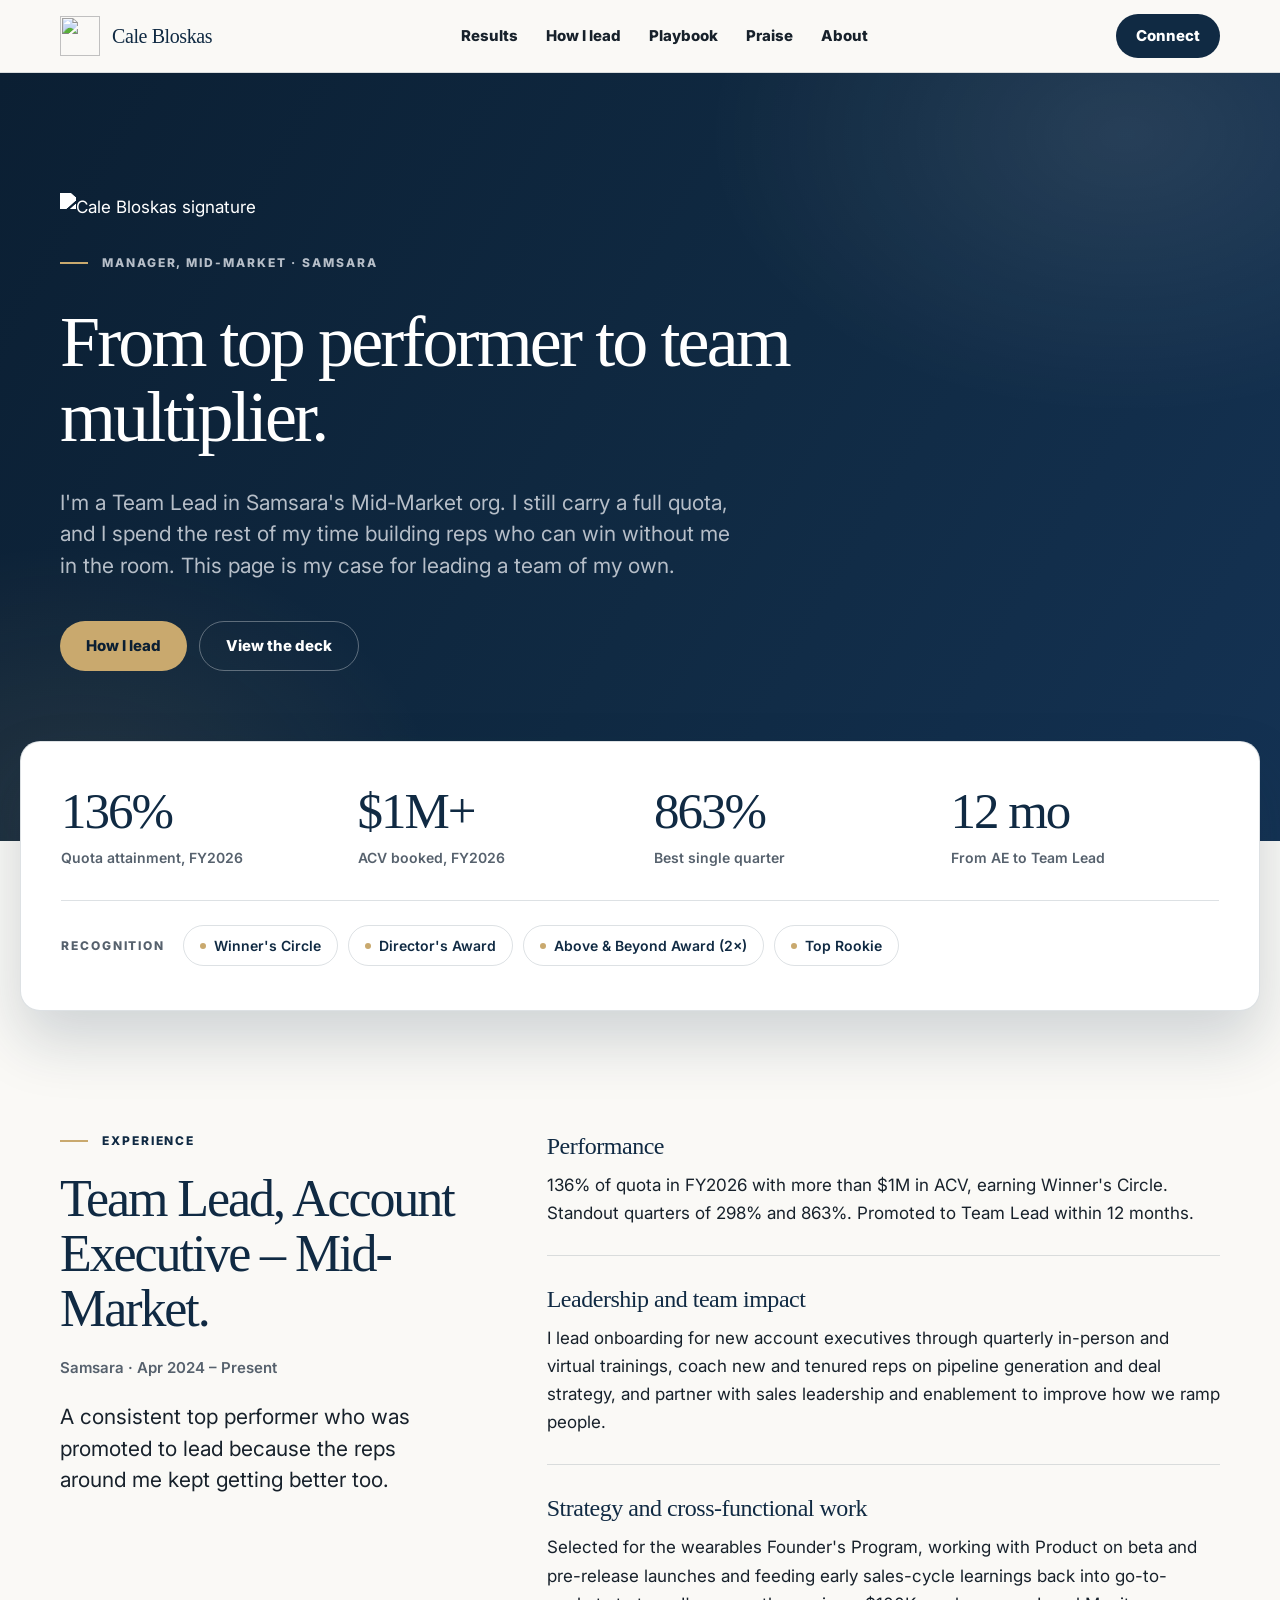
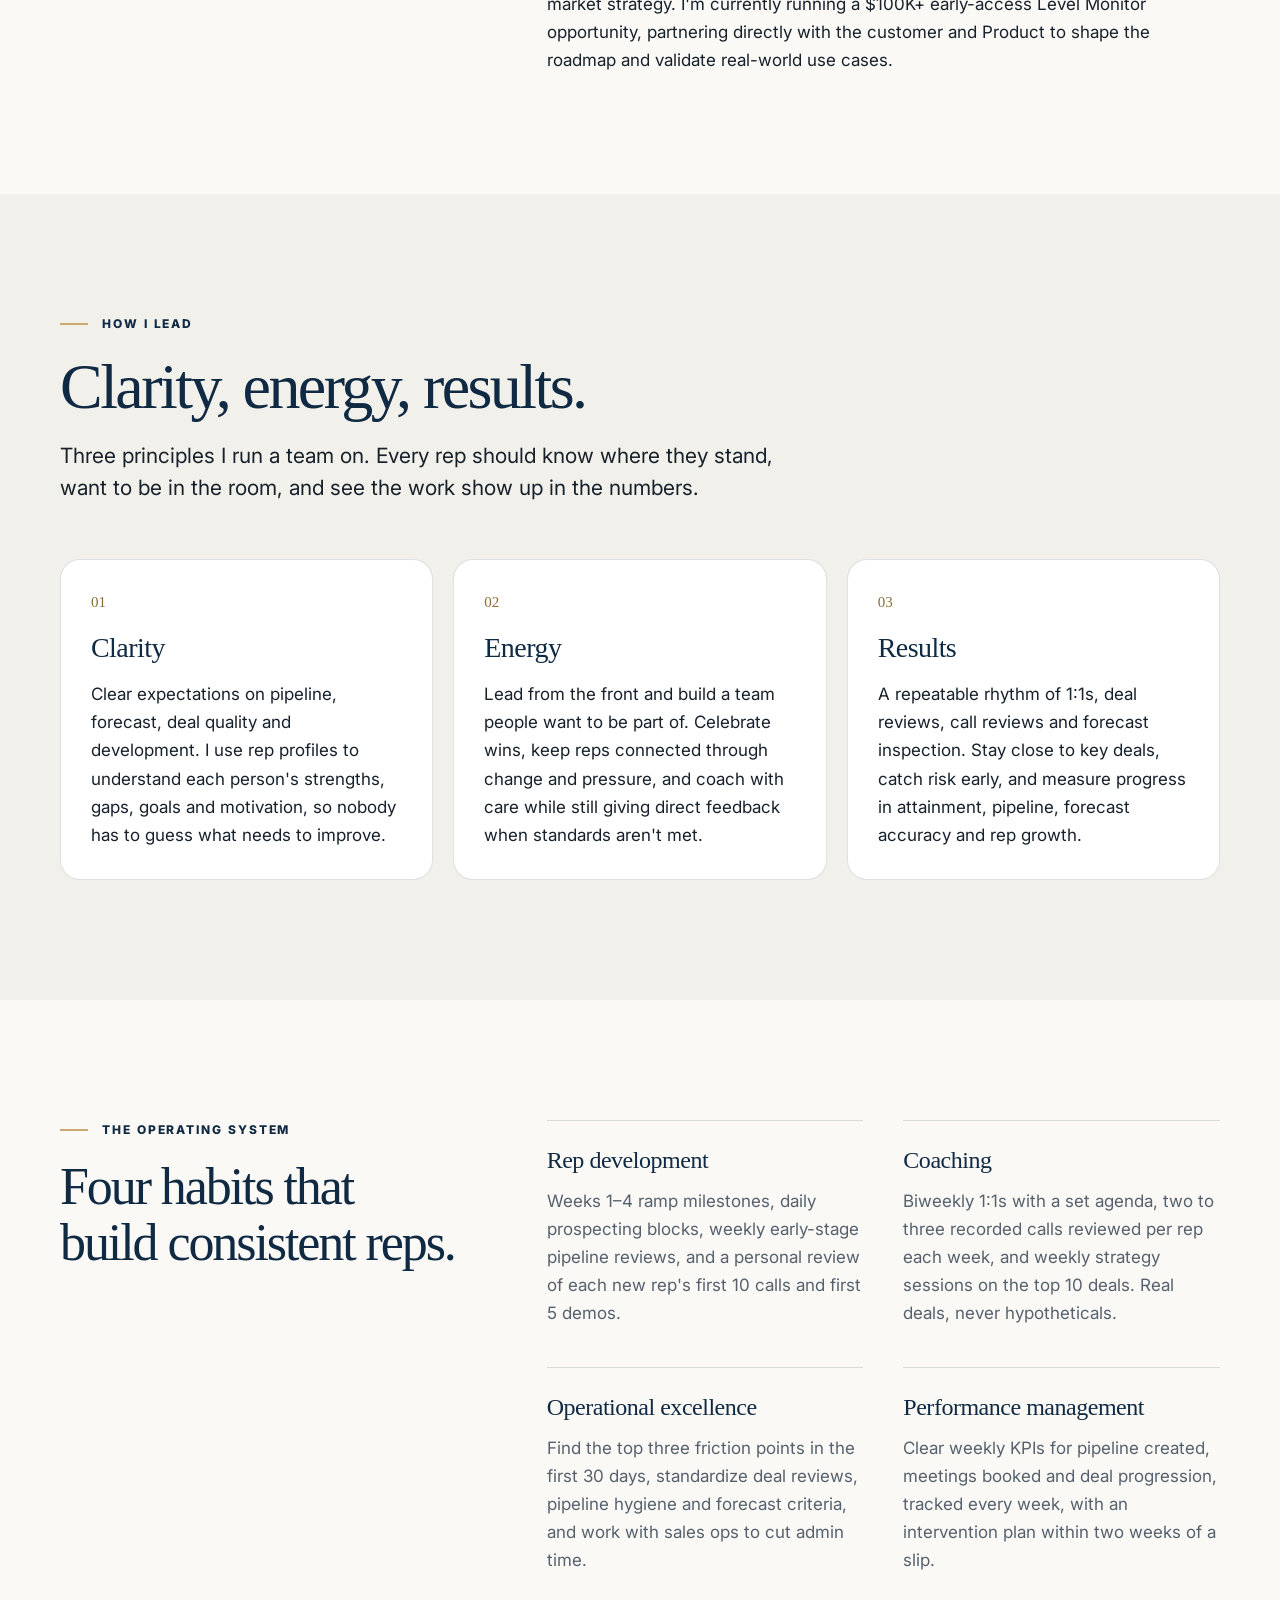
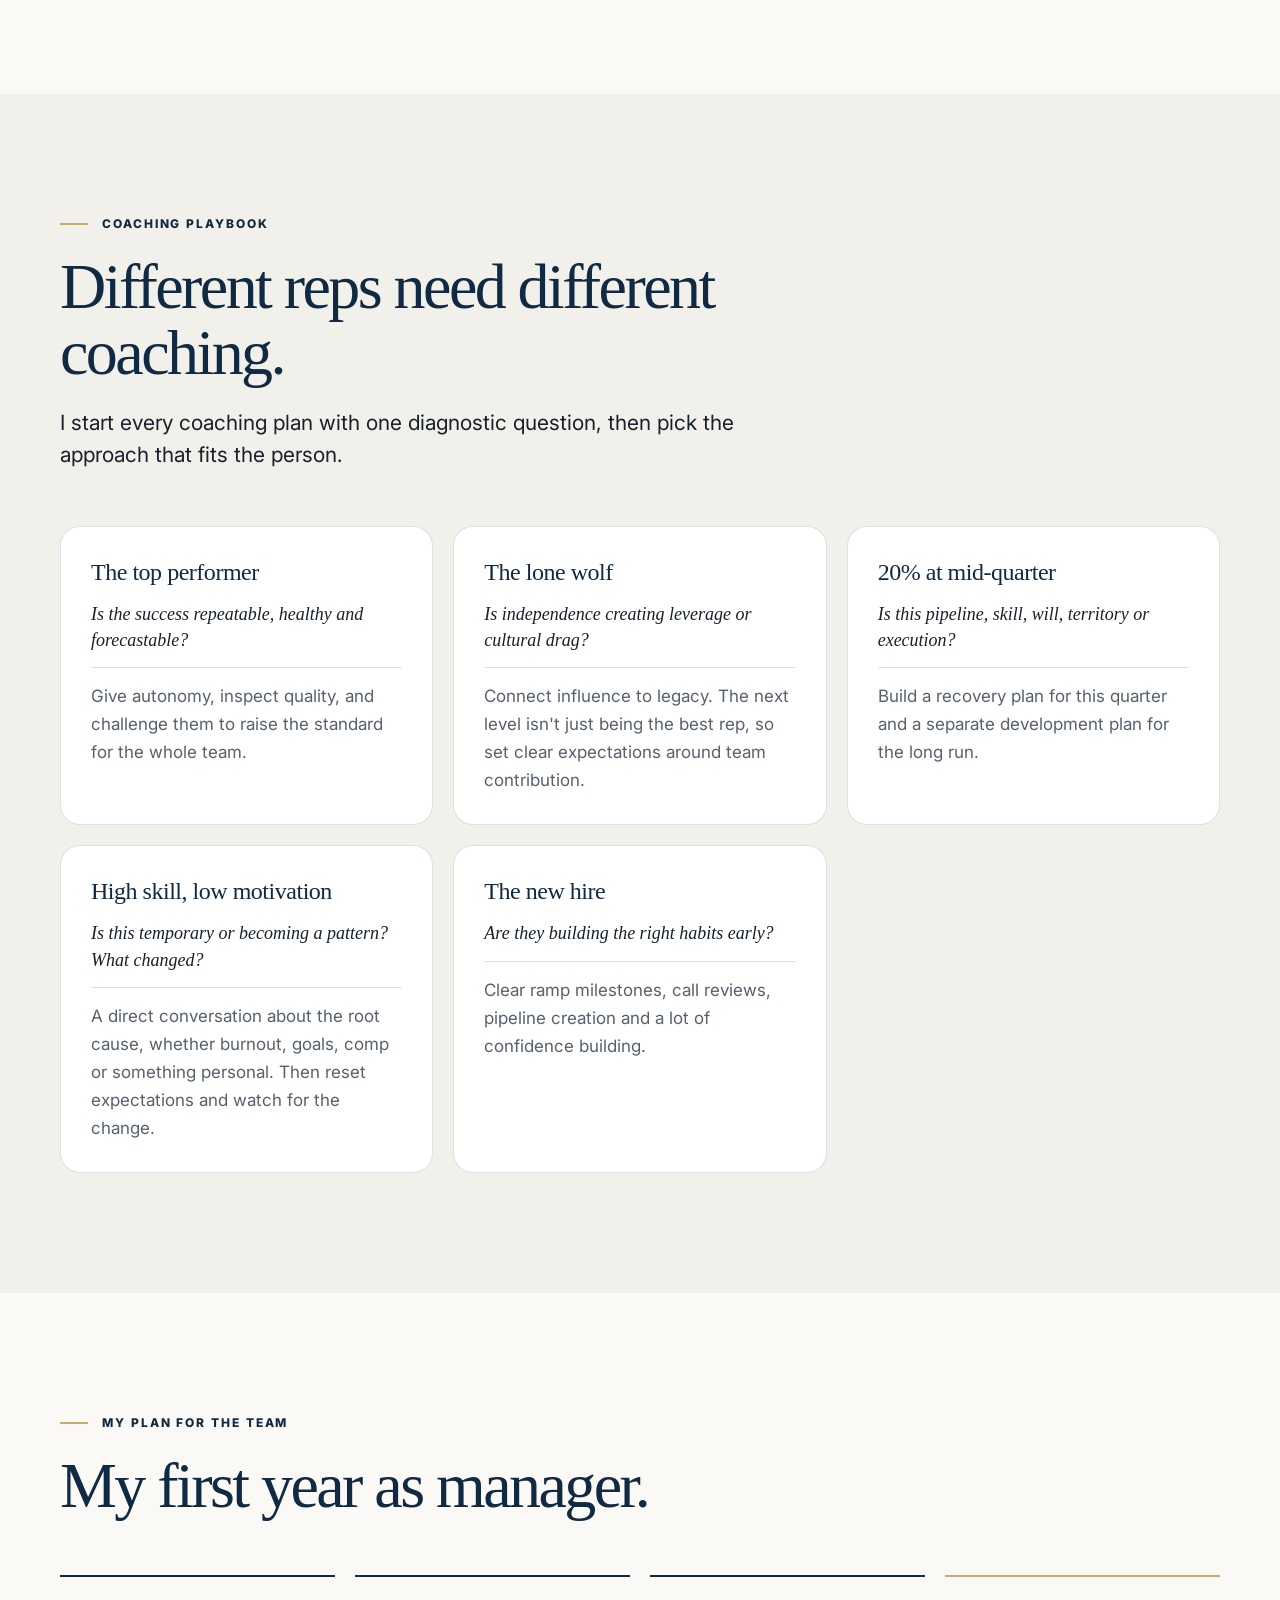
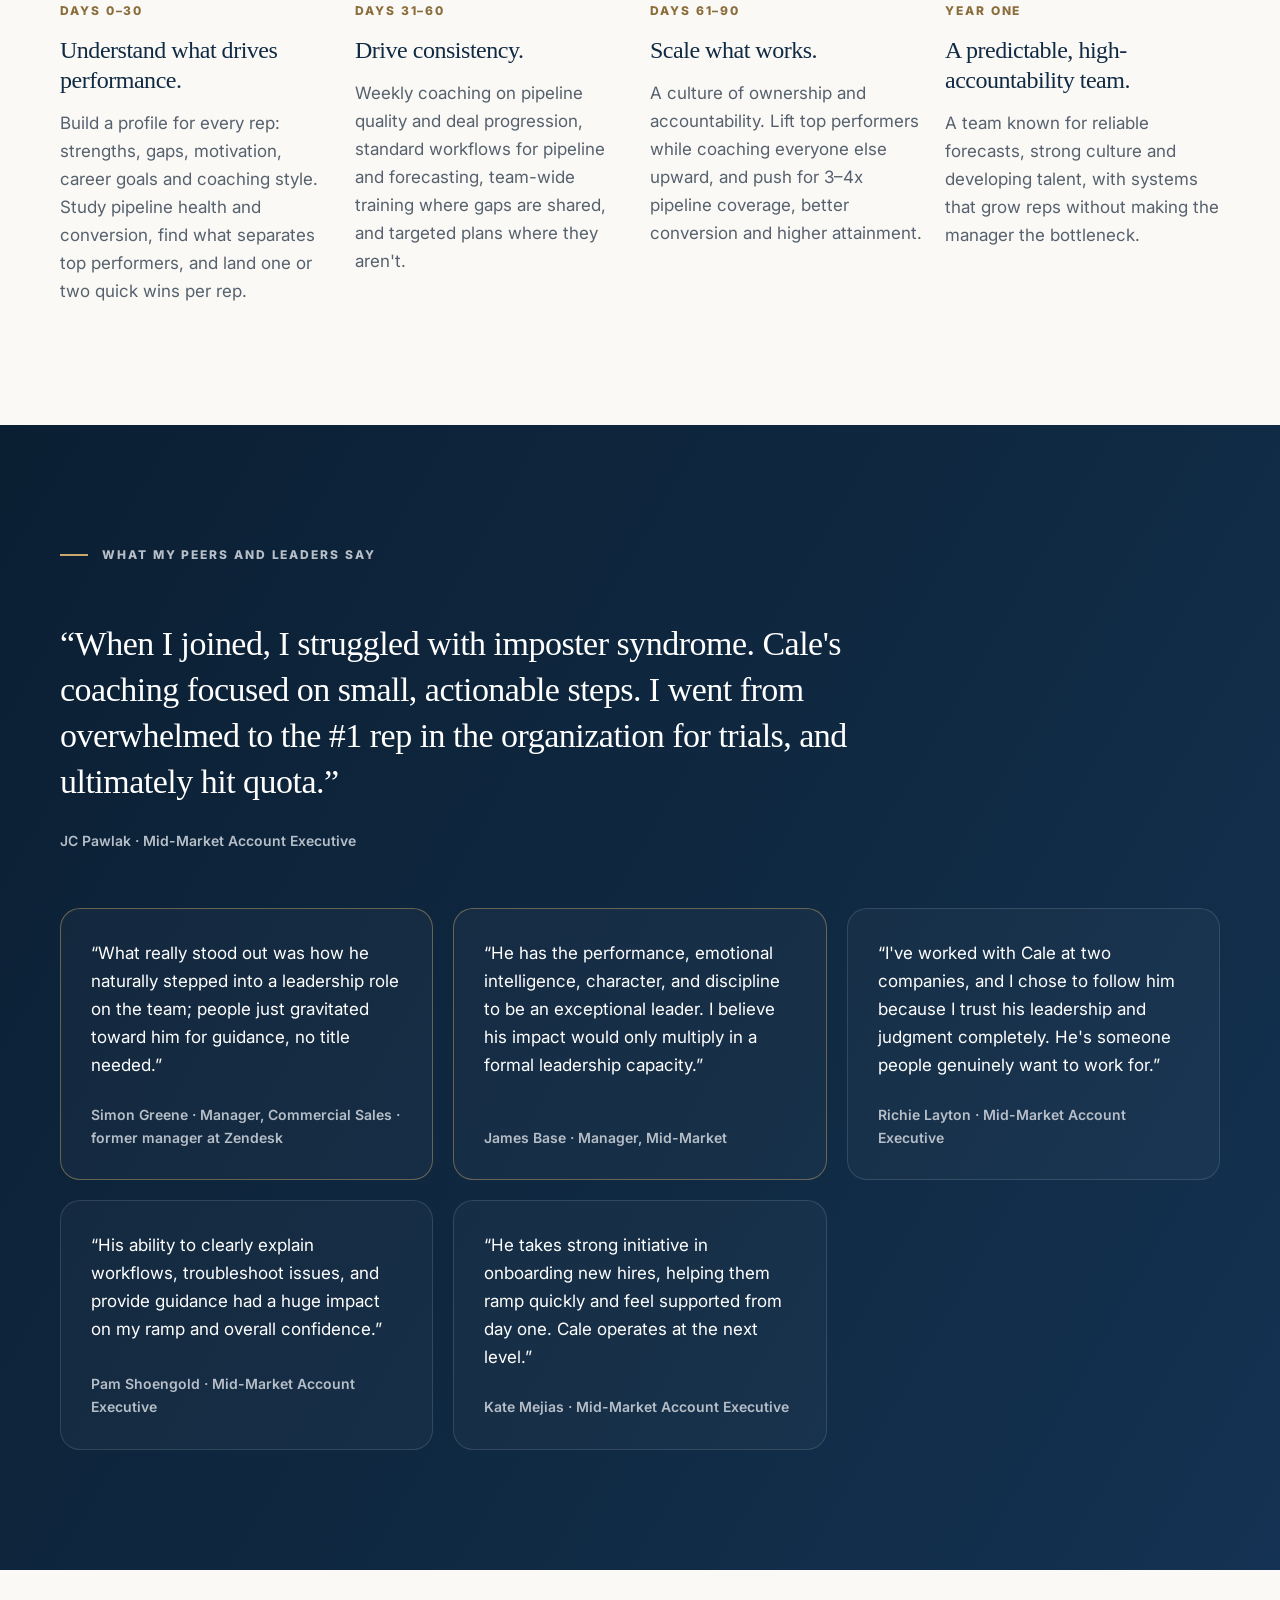
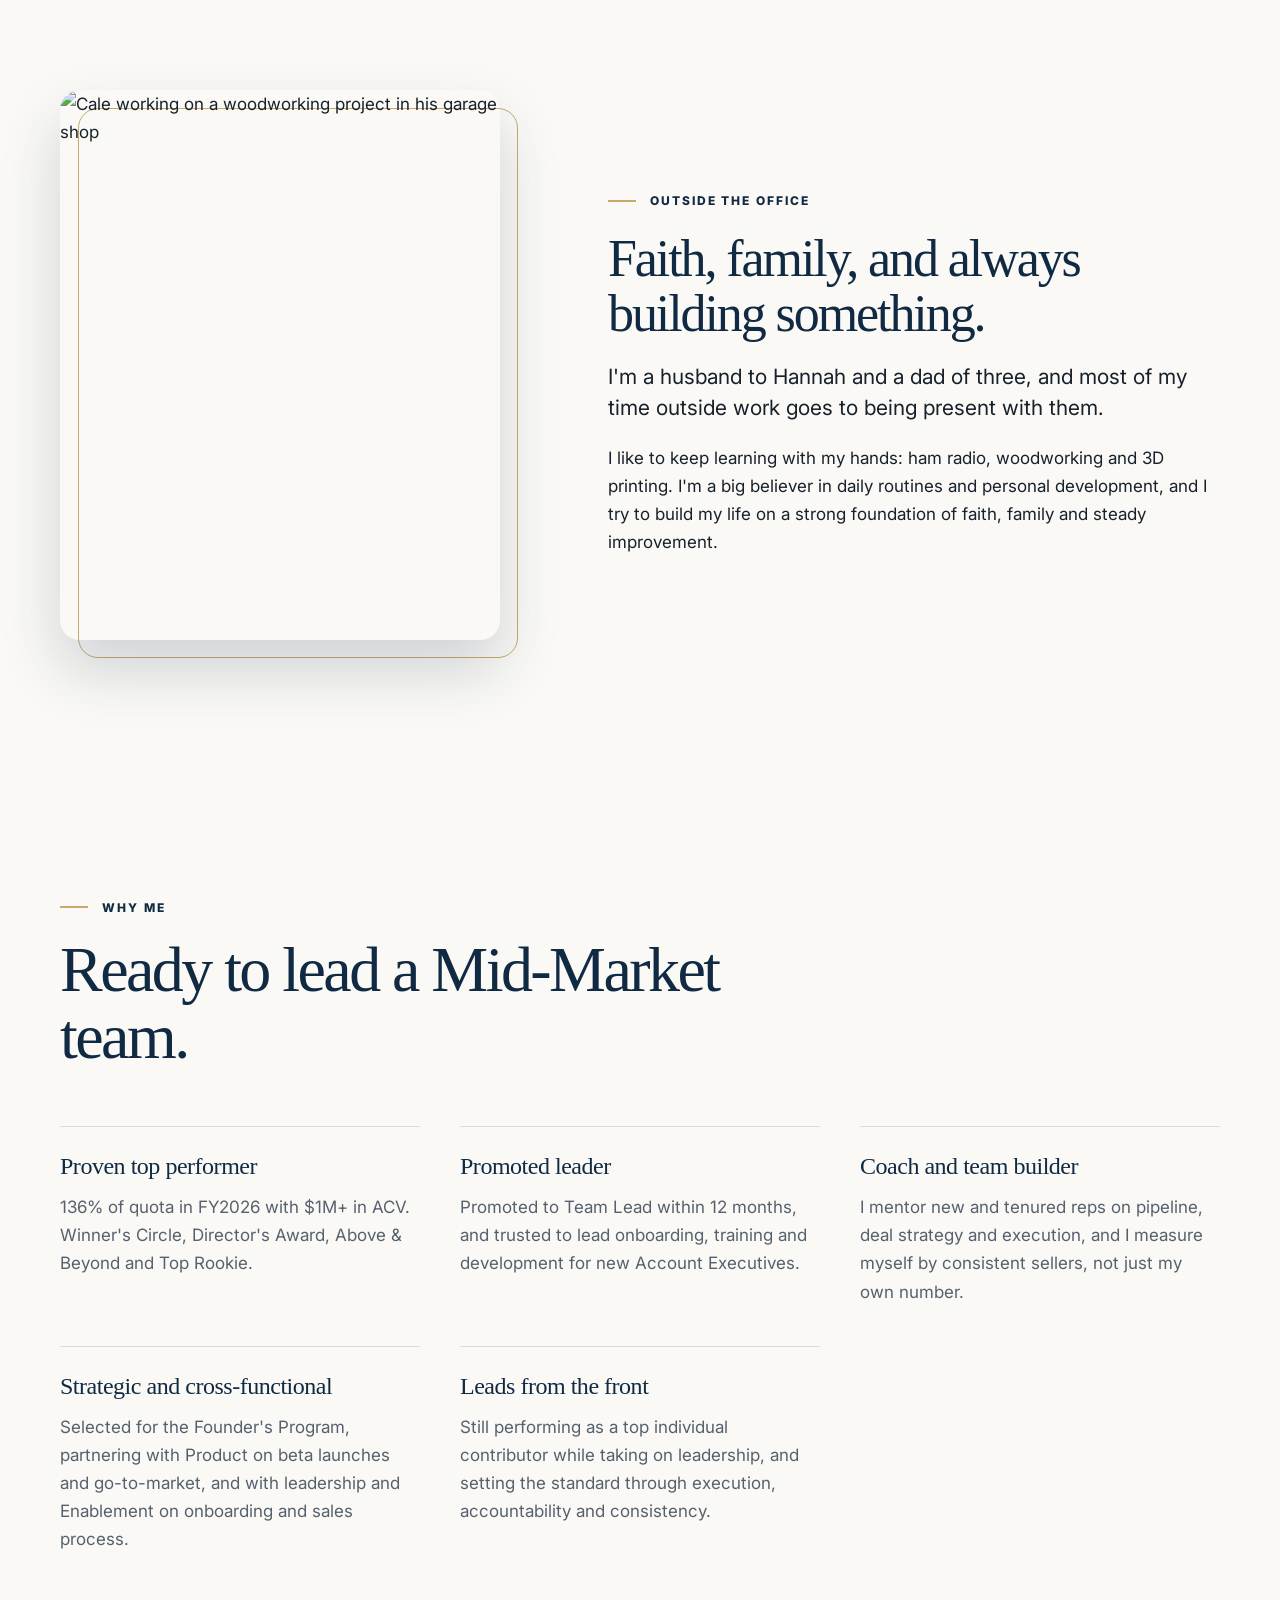
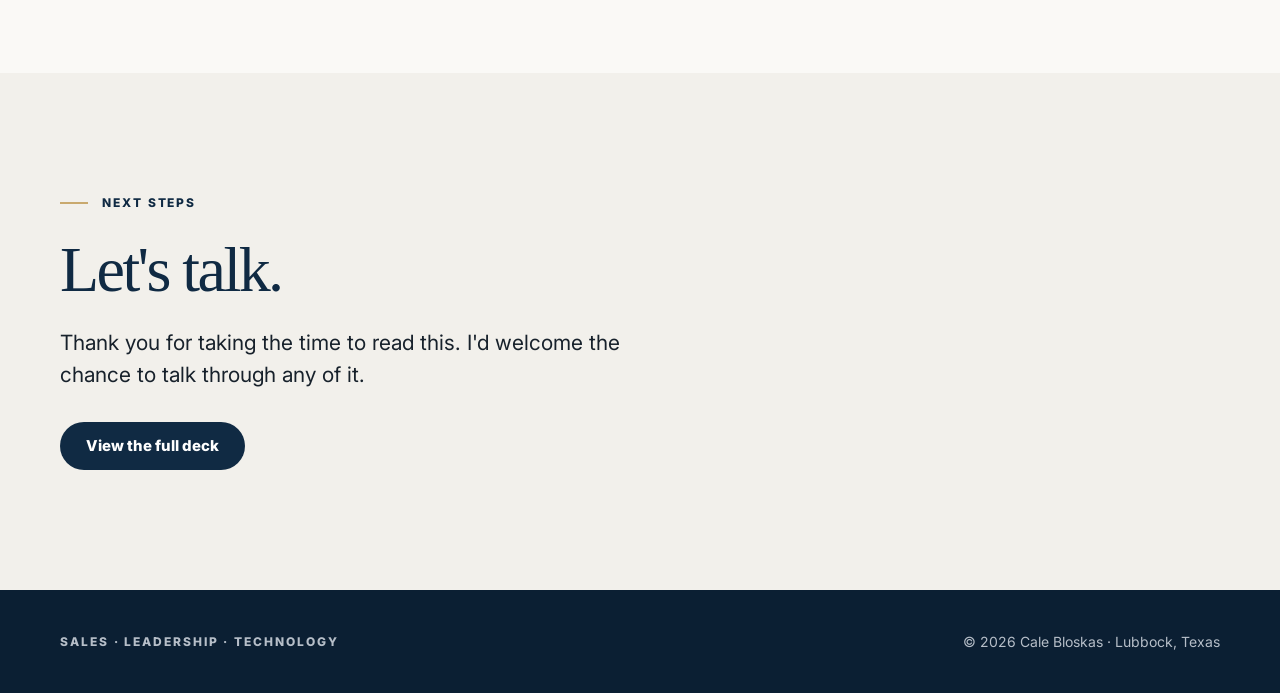
==== commit 1aa224f5: "Add James Base recommendation quotes; show Above & Beyond 2x on Manager page Co-Authored-By: Claude " ====
--- a/public/Manager/index.html
+++ b/public/Manager/index.html
@@ -96,7 +96,7 @@
 <span style="font-size: 12px; font-weight: 800; letter-spacing: 0.16em; text-transform: uppercase; color: #56616d; margin-right: 8px">Recognition</span>
 <span style="display: inline-flex; align-items: center; gap: 8px; padding: 8px 16px; border-radius: 999px; border: 1px solid rgba(16,42,67,0.14); font-size: 14px; font-weight: 600; color: #102a43"><span aria-hidden="true" style="width: 6px; height: 6px; border-radius: 999px; background: #c9a96e"></span>Winner's Circle</span>
 <span style="display: inline-flex; align-items: center; gap: 8px; padding: 8px 16px; border-radius: 999px; border: 1px solid rgba(16,42,67,0.14); font-size: 14px; font-weight: 600; color: #102a43"><span aria-hidden="true" style="width: 6px; height: 6px; border-radius: 999px; background: #c9a96e"></span>Director's Award</span>
-<span style="display: inline-flex; align-items: center; gap: 8px; padding: 8px 16px; border-radius: 999px; border: 1px solid rgba(16,42,67,0.14); font-size: 14px; font-weight: 600; color: #102a43"><span aria-hidden="true" style="width: 6px; height: 6px; border-radius: 999px; background: #c9a96e"></span>Above &amp; Beyond Award</span>
+<span style="display: inline-flex; align-items: center; gap: 8px; padding: 8px 16px; border-radius: 999px; border: 1px solid rgba(16,42,67,0.14); font-size: 14px; font-weight: 600; color: #102a43"><span aria-hidden="true" style="width: 6px; height: 6px; border-radius: 999px; background: #c9a96e"></span>Above &amp; Beyond Award (2×)</span>
 <span style="display: inline-flex; align-items: center; gap: 8px; padding: 8px 16px; border-radius: 999px; border: 1px solid rgba(16,42,67,0.14); font-size: 14px; font-weight: 600; color: #102a43"><span aria-hidden="true" style="width: 6px; height: 6px; border-radius: 999px; background: #c9a96e"></span>Top Rookie</span>
 </div>
 </div>
@@ -284,6 +284,10 @@
 <figure style="margin: 0; padding: 30px; border-radius: 20px; border: 1px solid rgba(201,169,110,0.45); background: rgba(255,255,255,0.03); display: flex; flex-direction: column; justify-content: space-between; gap: 24px">
 <blockquote style="margin: 0; font-size: 17px; line-height: 1.65; color: #ffffff">“What really stood out was how he naturally stepped into a leadership role on the team; people just gravitated toward him for guidance, no title needed.”</blockquote>
 <figcaption style="font-size: 14px; font-weight: 600; color: #b6bec8">Simon Greene · Manager, Commercial Sales · former manager at Zendesk</figcaption>
+</figure>
+<figure style="margin: 0; padding: 30px; border-radius: 20px; border: 1px solid rgba(201,169,110,0.45); background: rgba(255,255,255,0.03); display: flex; flex-direction: column; justify-content: space-between; gap: 24px">
+<blockquote style="margin: 0; font-size: 17px; line-height: 1.65; color: #ffffff">“He has the performance, emotional intelligence, character, and discipline to be an exceptional leader. I believe his impact would only multiply in a formal leadership capacity.”</blockquote>
+<figcaption style="font-size: 14px; font-weight: 600; color: #b6bec8">James Base · Manager, Mid-Market</figcaption>
 </figure>
 <figure style="margin: 0; padding: 30px; border-radius: 20px; border: 1px solid rgba(255,255,255,0.12); background: rgba(255,255,255,0.03); display: flex; flex-direction: column; justify-content: space-between; gap: 24px">
 <blockquote style="margin: 0; font-size: 17px; line-height: 1.65; color: #ffffff">“I've worked with Cale at two companies, and I chose to follow him because I trust his leadership and judgment completely. He's someone people genuinely want to work for.”</blockquote>
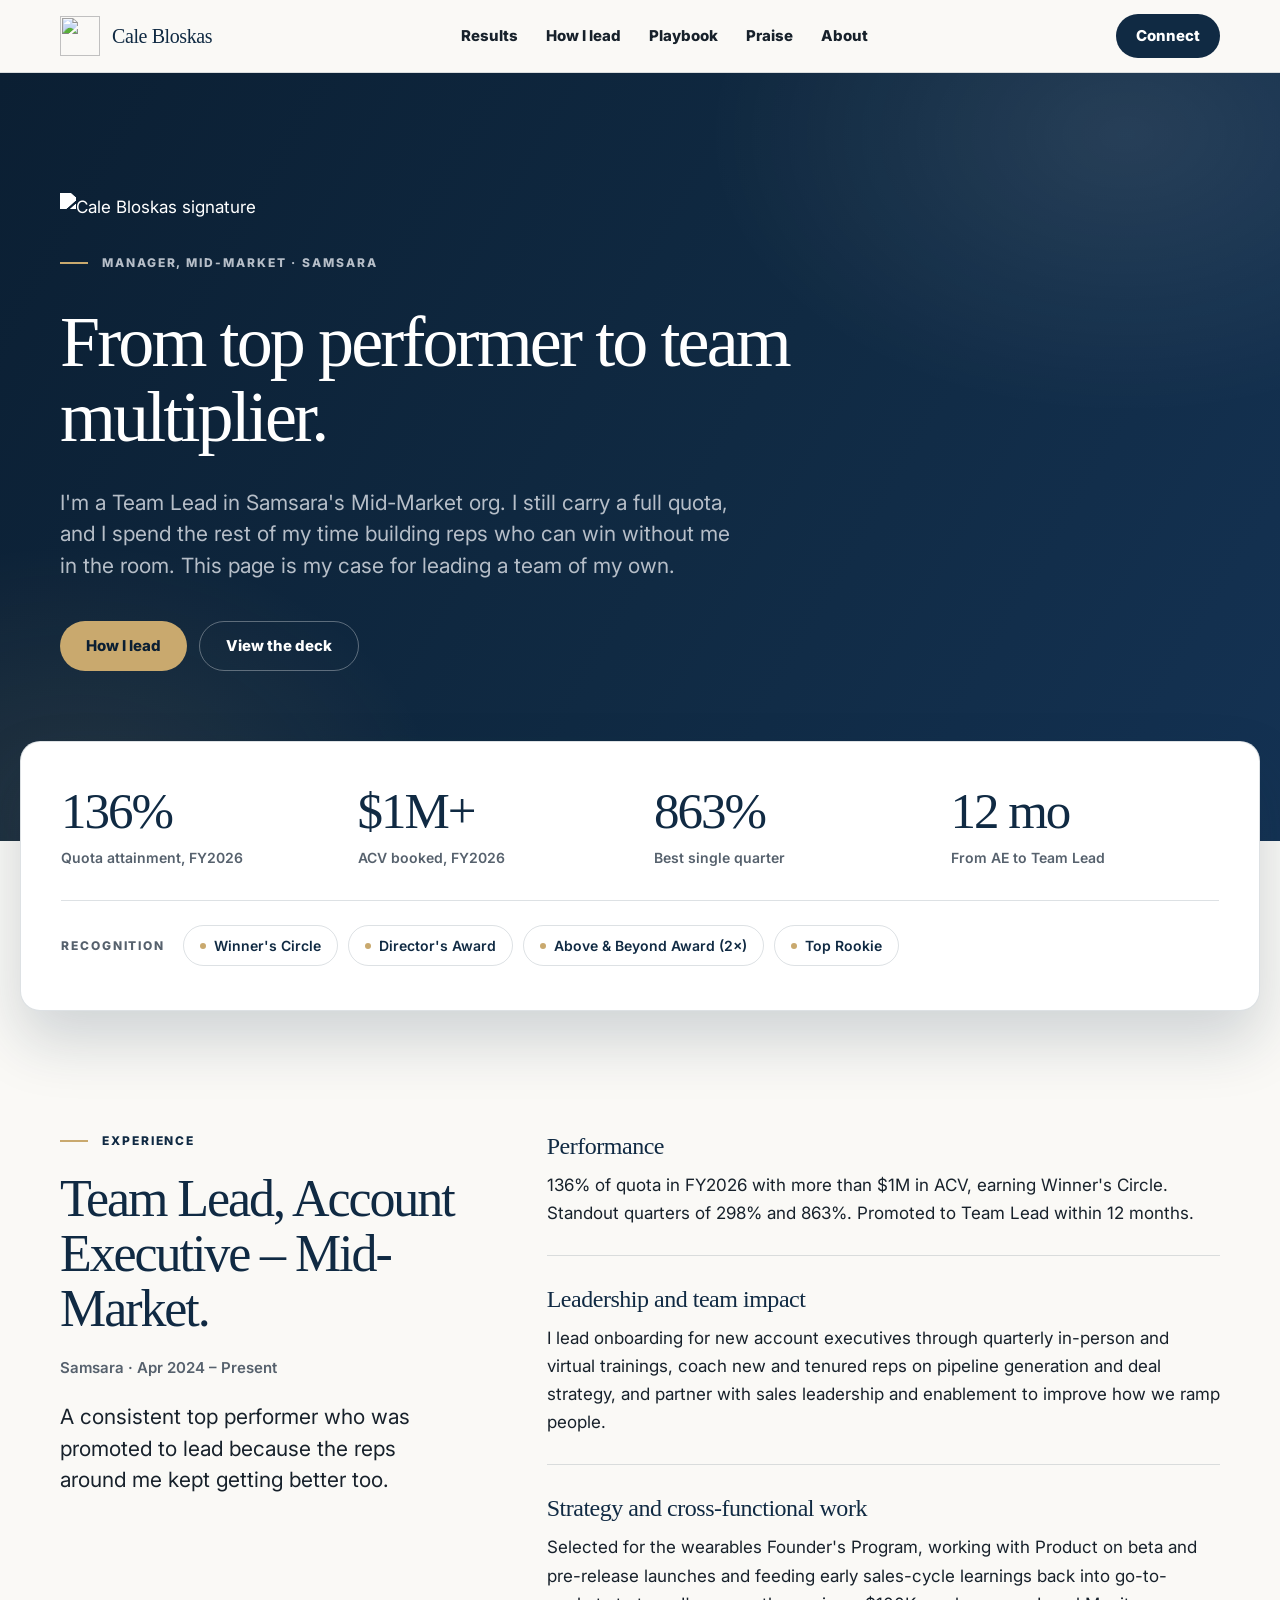
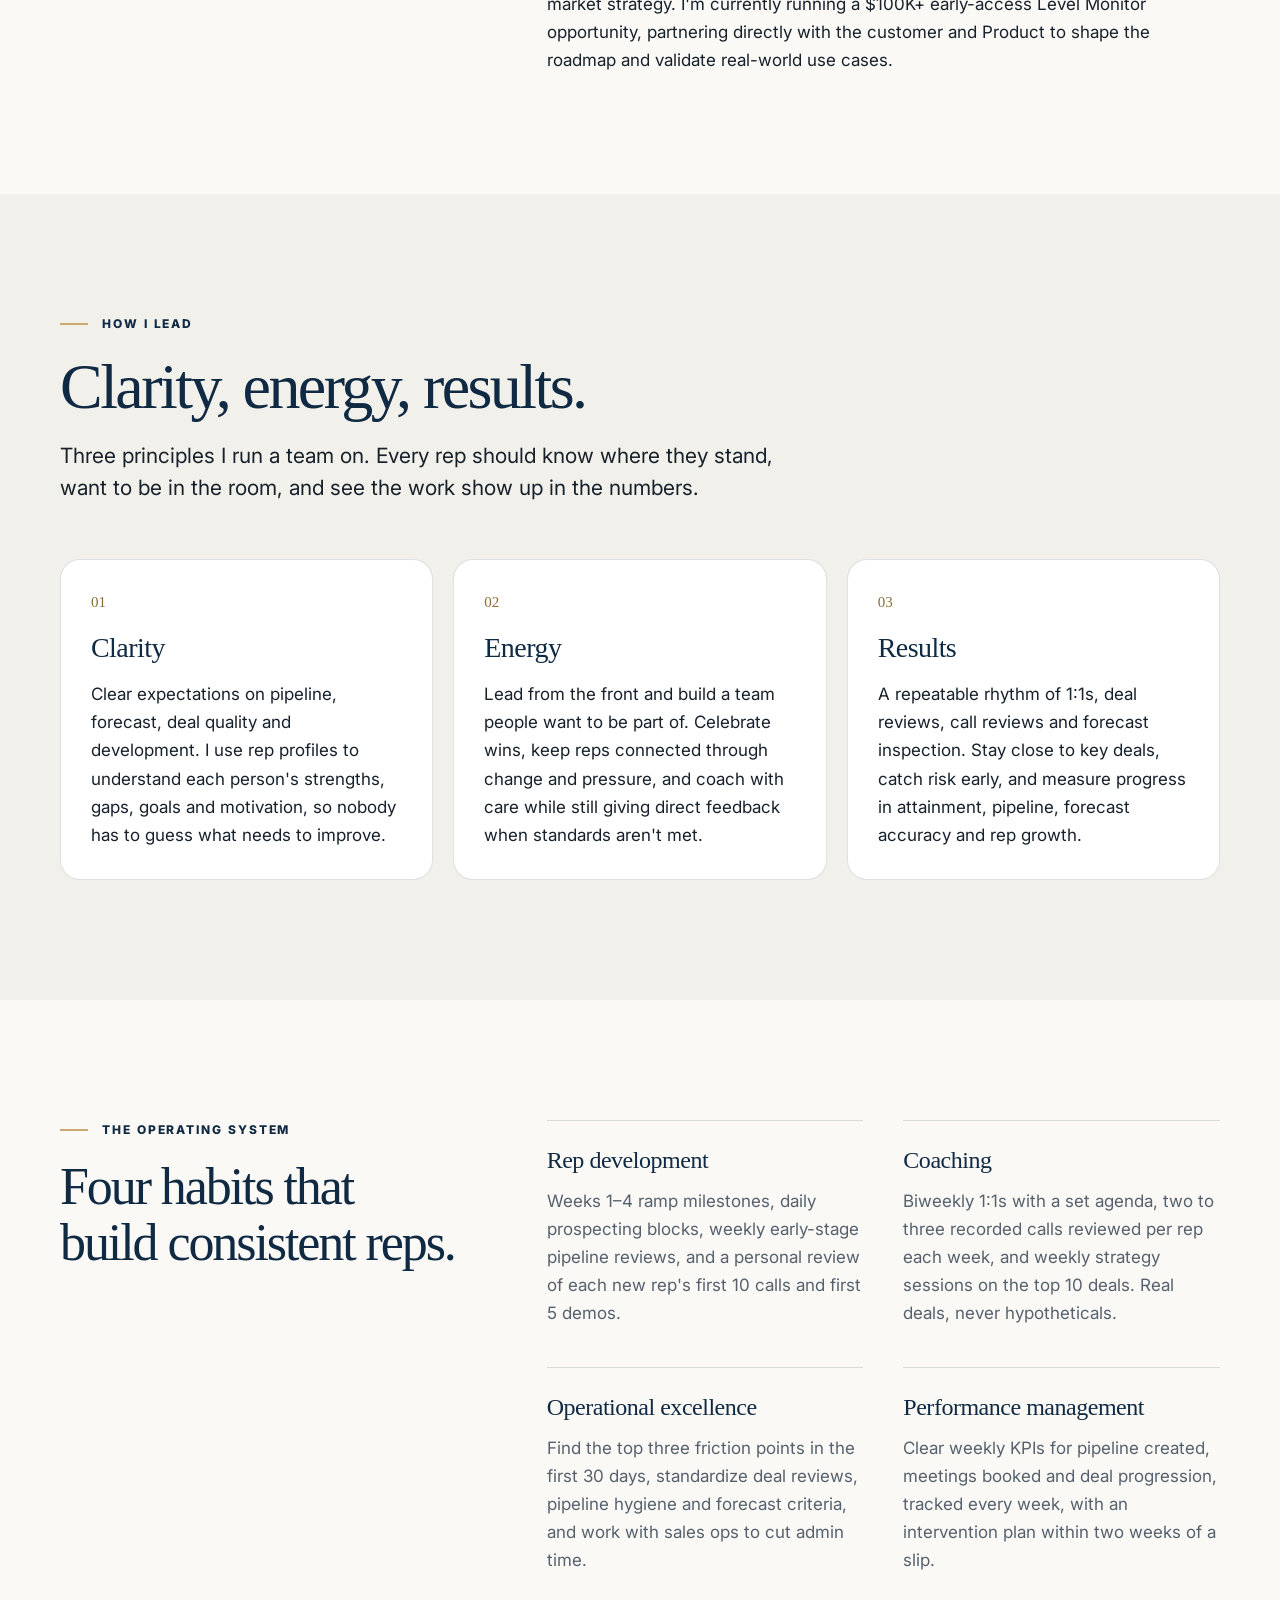
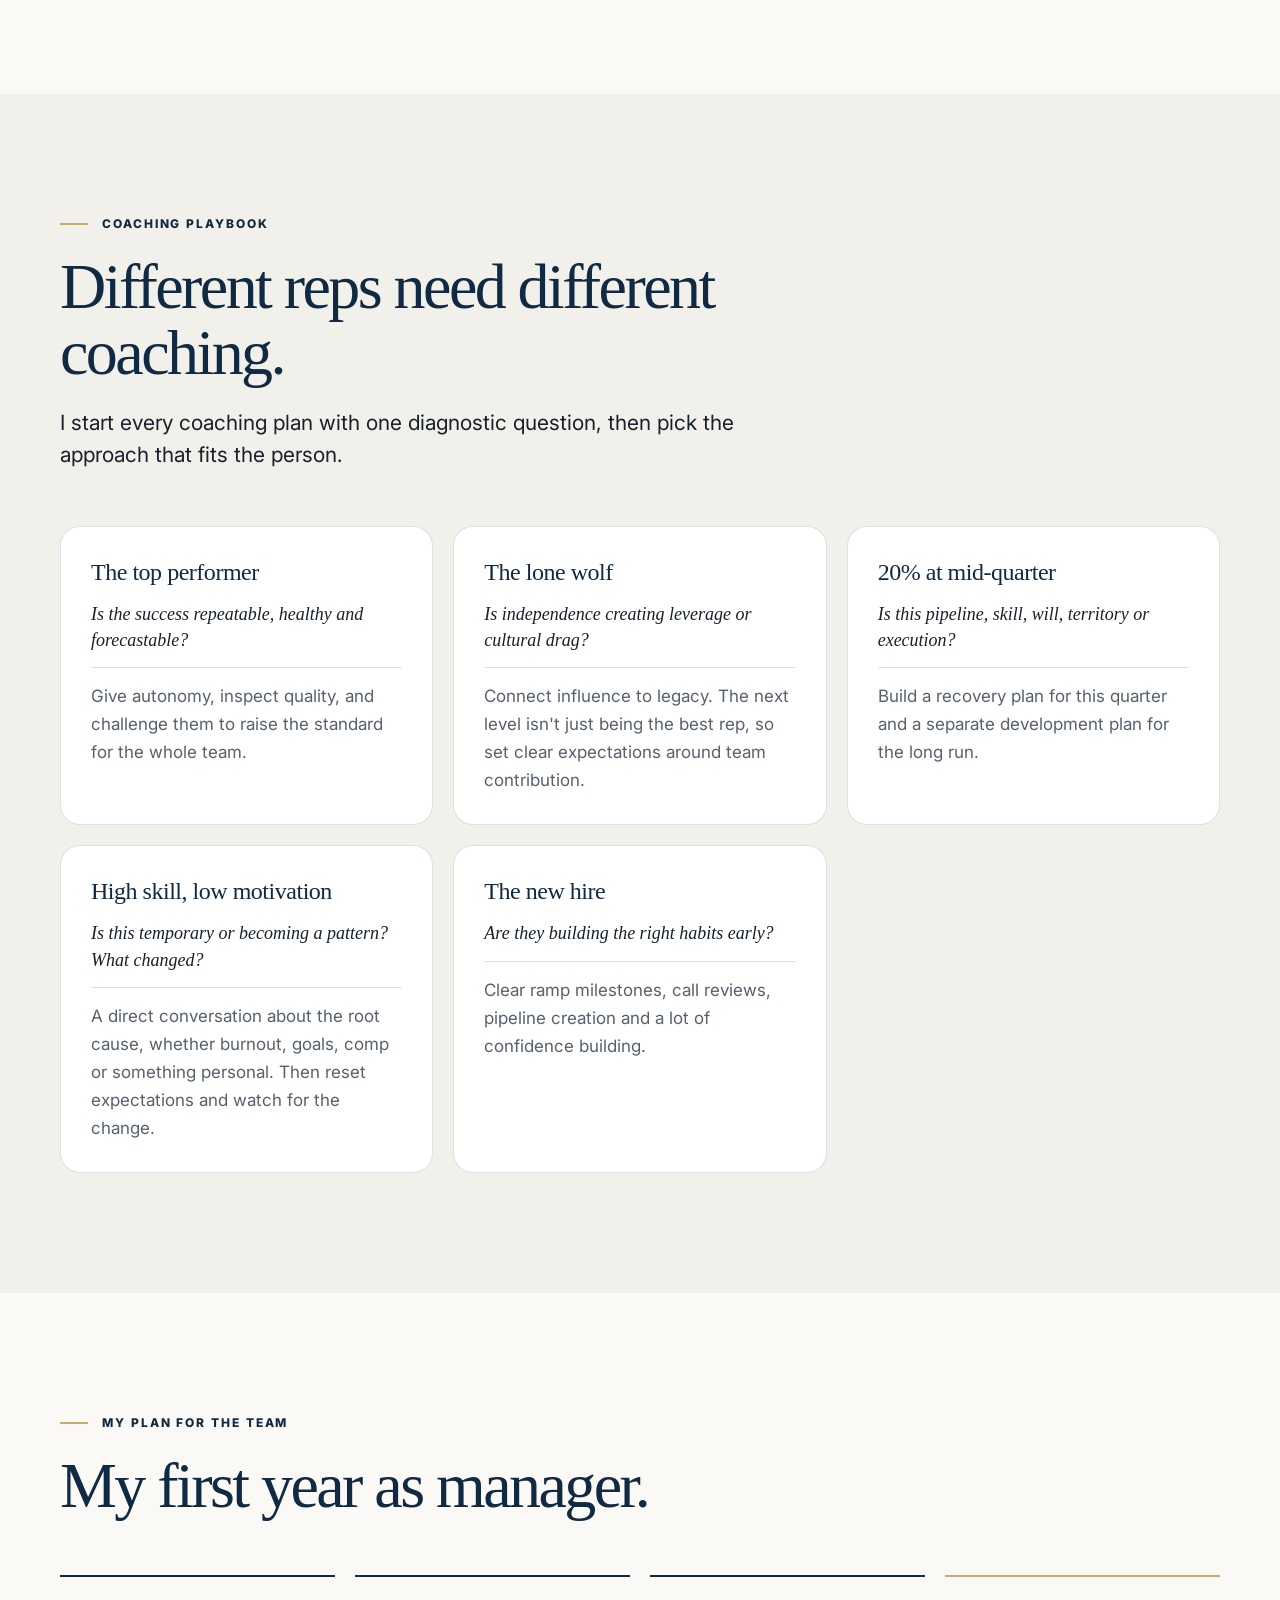
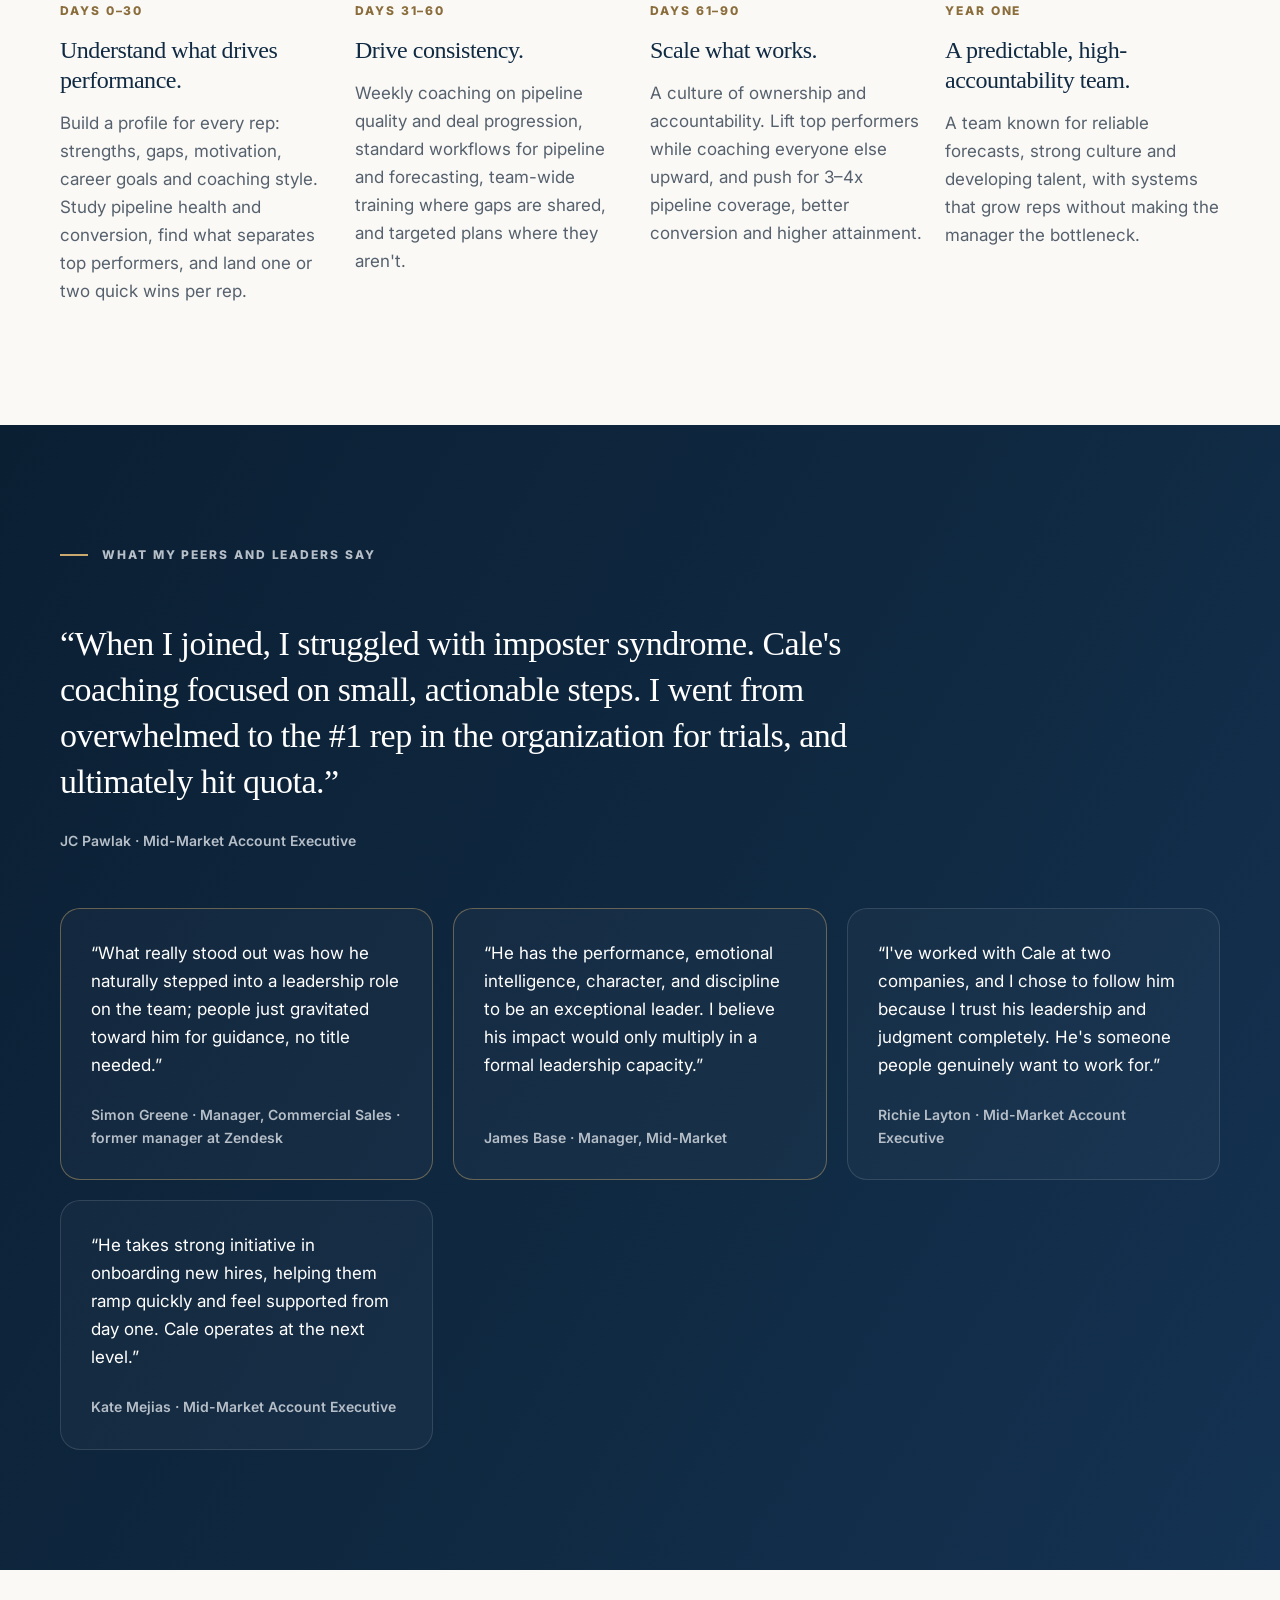
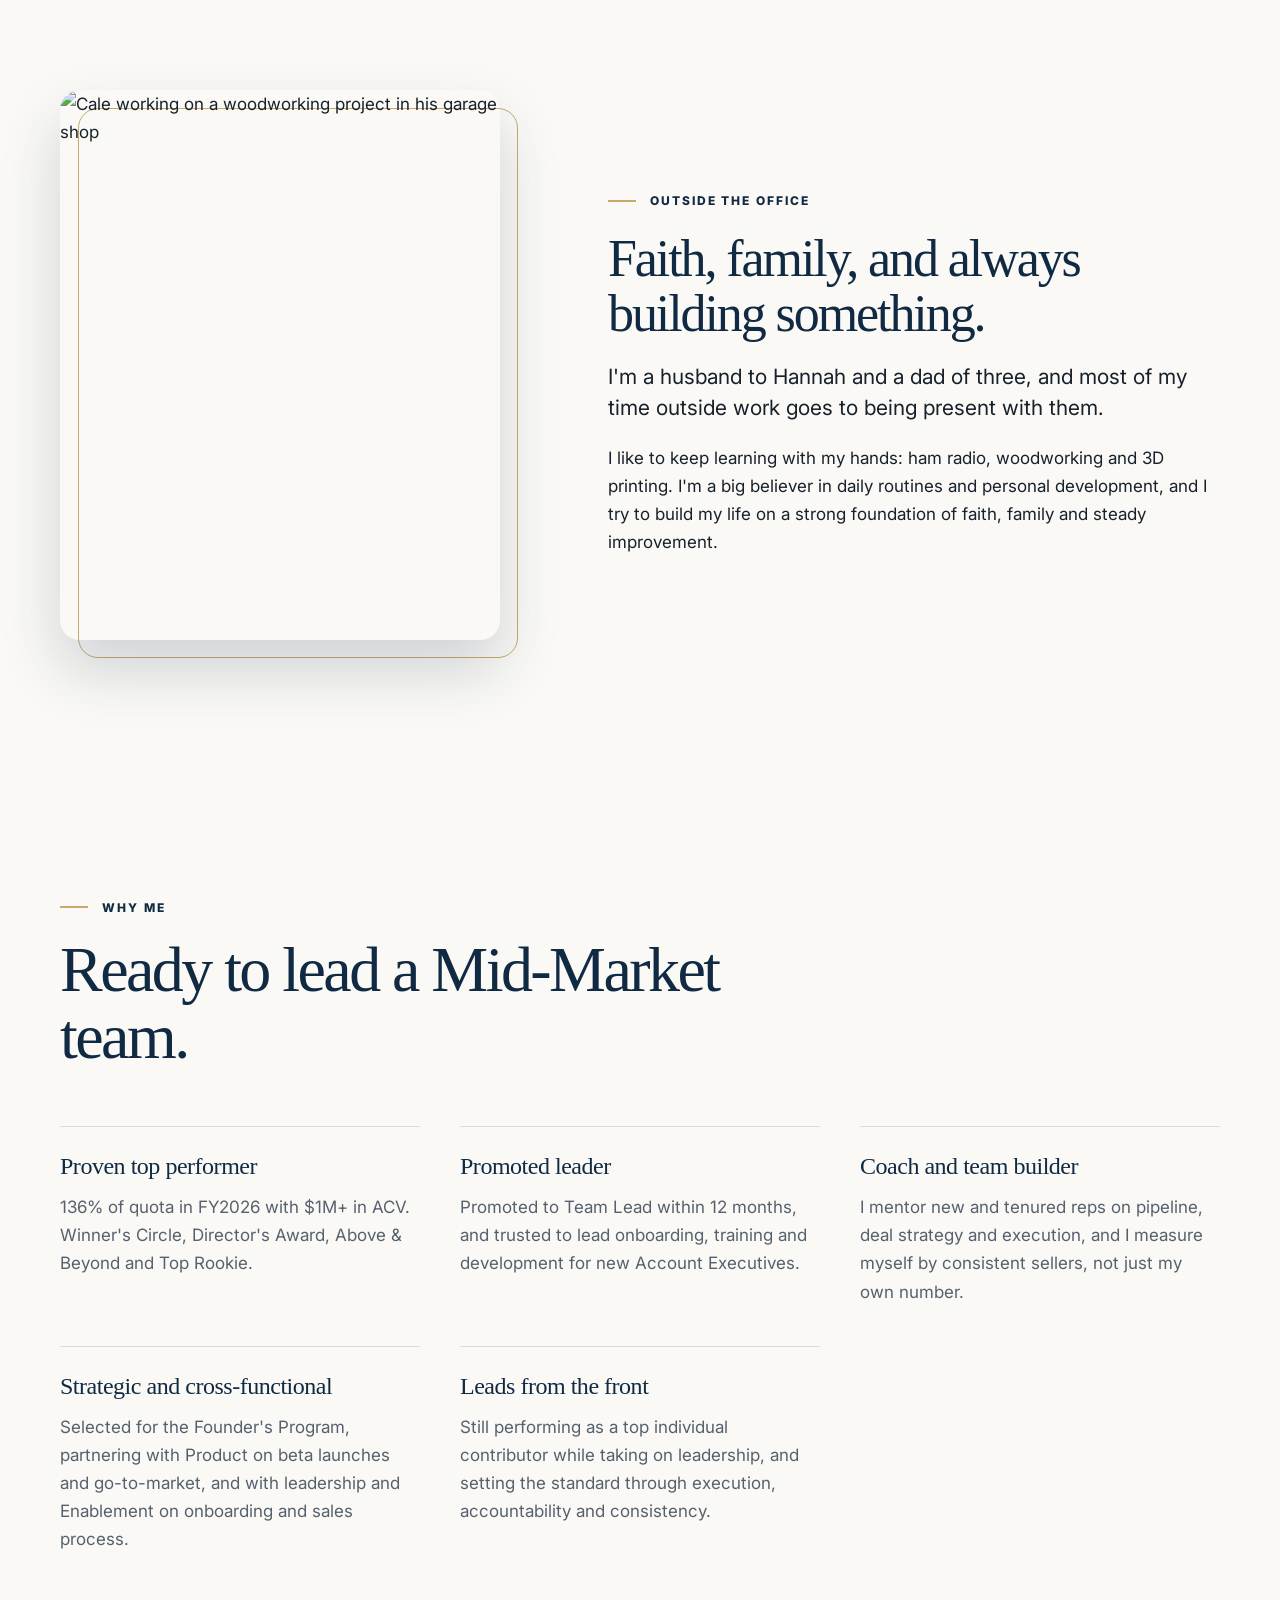
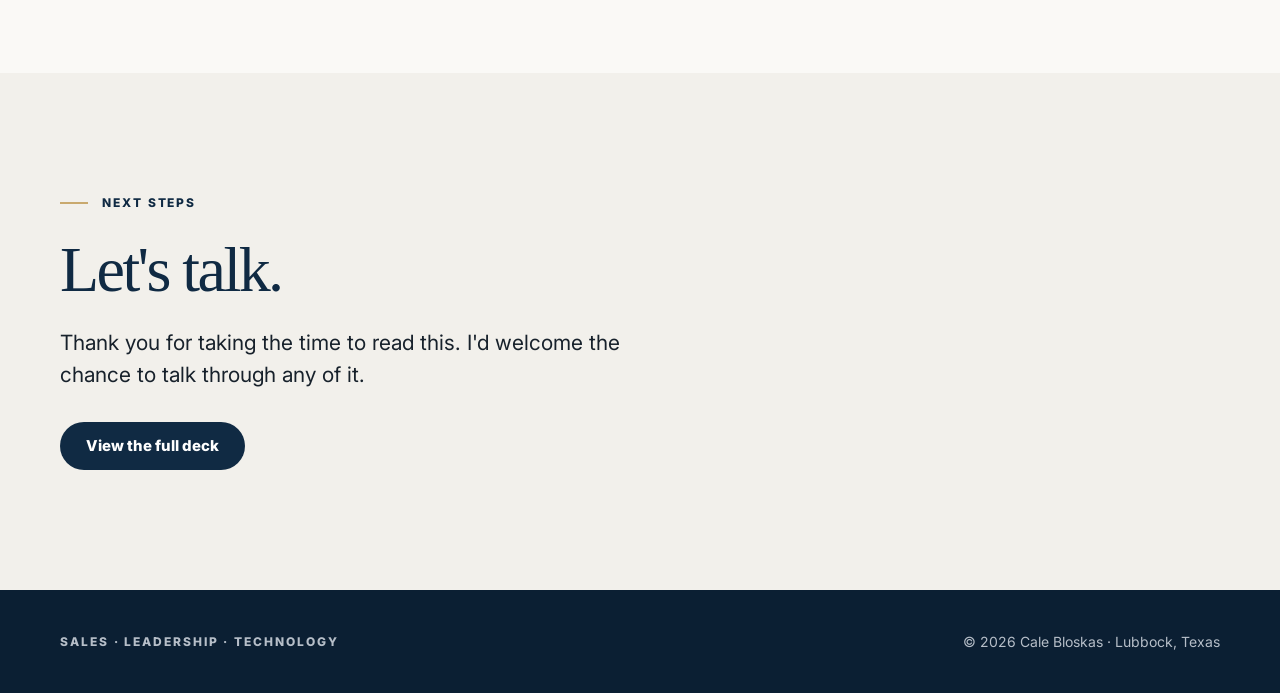
==== commit 1a80e98d: "Trim overlapping praise quotes Co-Authored-By: Claude Opus 5.5 <noreply@anthropic.com> Claude-Sessio" ====
--- a/public/Manager/index.html
+++ b/public/Manager/index.html
@@ -294,10 +294,6 @@
 <figcaption style="font-size: 14px; font-weight: 600; color: #b6bec8">Richie Layton · Mid-Market Account Executive</figcaption>
 </figure>
 <figure style="margin: 0; padding: 30px; border-radius: 20px; border: 1px solid rgba(255,255,255,0.12); background: rgba(255,255,255,0.03); display: flex; flex-direction: column; justify-content: space-between; gap: 24px">
-<blockquote style="margin: 0; font-size: 17px; line-height: 1.65; color: #ffffff">“His ability to clearly explain workflows, troubleshoot issues, and provide guidance had a huge impact on my ramp and overall confidence.”</blockquote>
-<figcaption style="font-size: 14px; font-weight: 600; color: #b6bec8">Pam Shoengold · Mid-Market Account Executive</figcaption>
-</figure>
-<figure style="margin: 0; padding: 30px; border-radius: 20px; border: 1px solid rgba(255,255,255,0.12); background: rgba(255,255,255,0.03); display: flex; flex-direction: column; justify-content: space-between; gap: 24px">
 <blockquote style="margin: 0; font-size: 17px; line-height: 1.65; color: #ffffff">“He takes strong initiative in onboarding new hires, helping them ramp quickly and feel supported from day one. Cale operates at the next level.”</blockquote>
 <figcaption style="font-size: 14px; font-weight: 600; color: #b6bec8">Kate Mejias · Mid-Market Account Executive</figcaption>
 </figure>
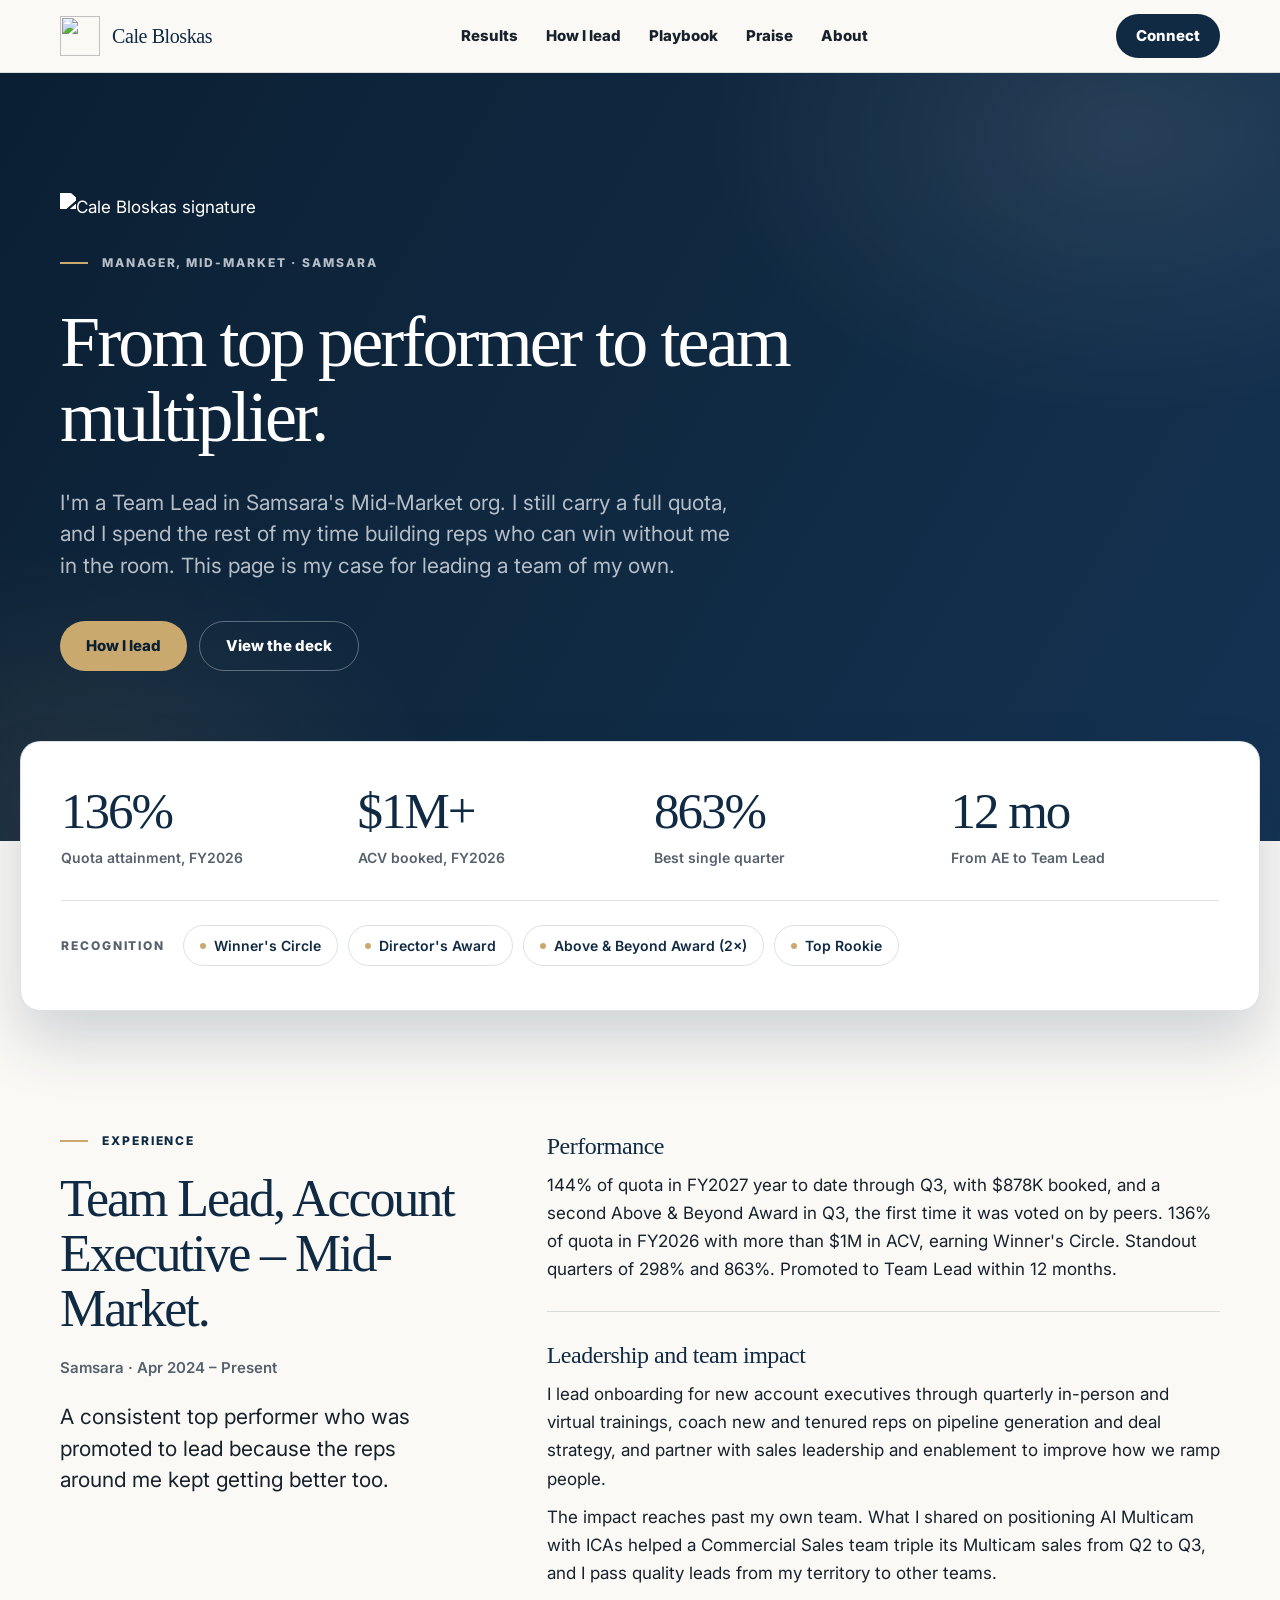
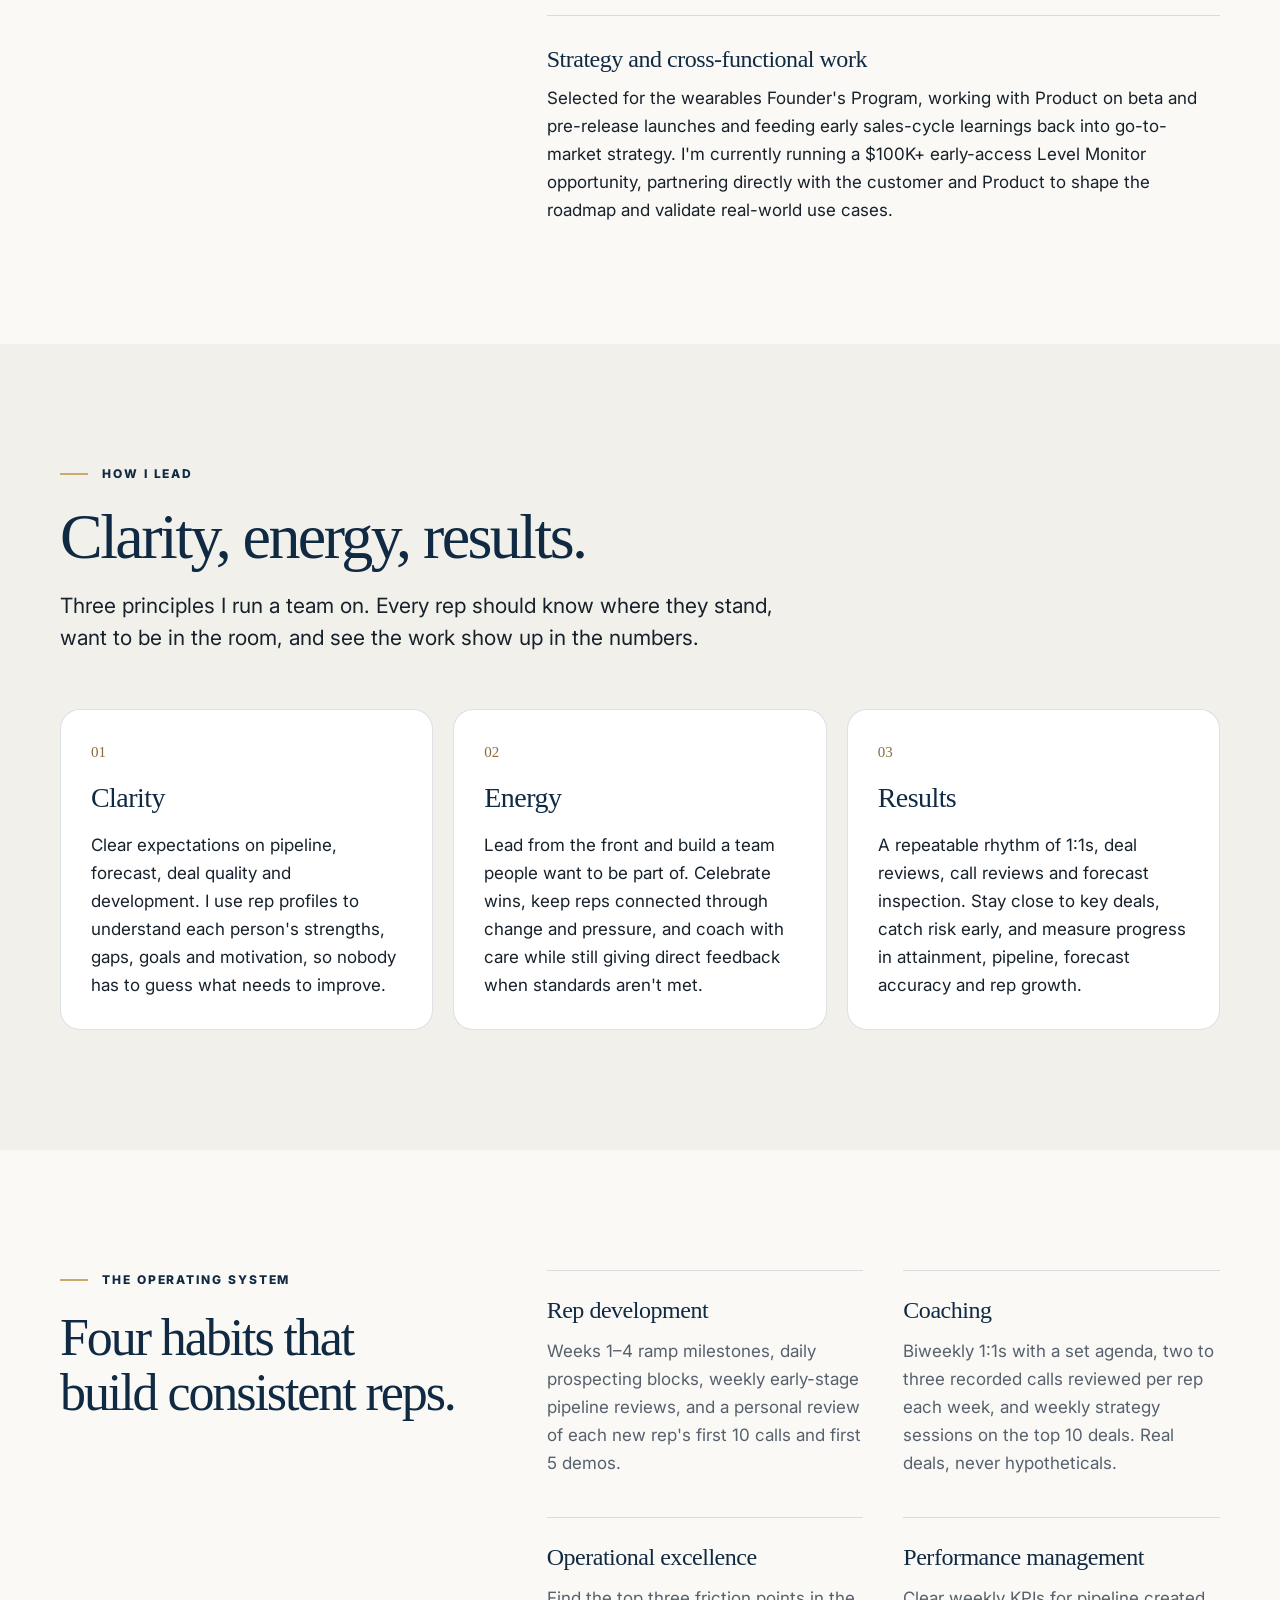
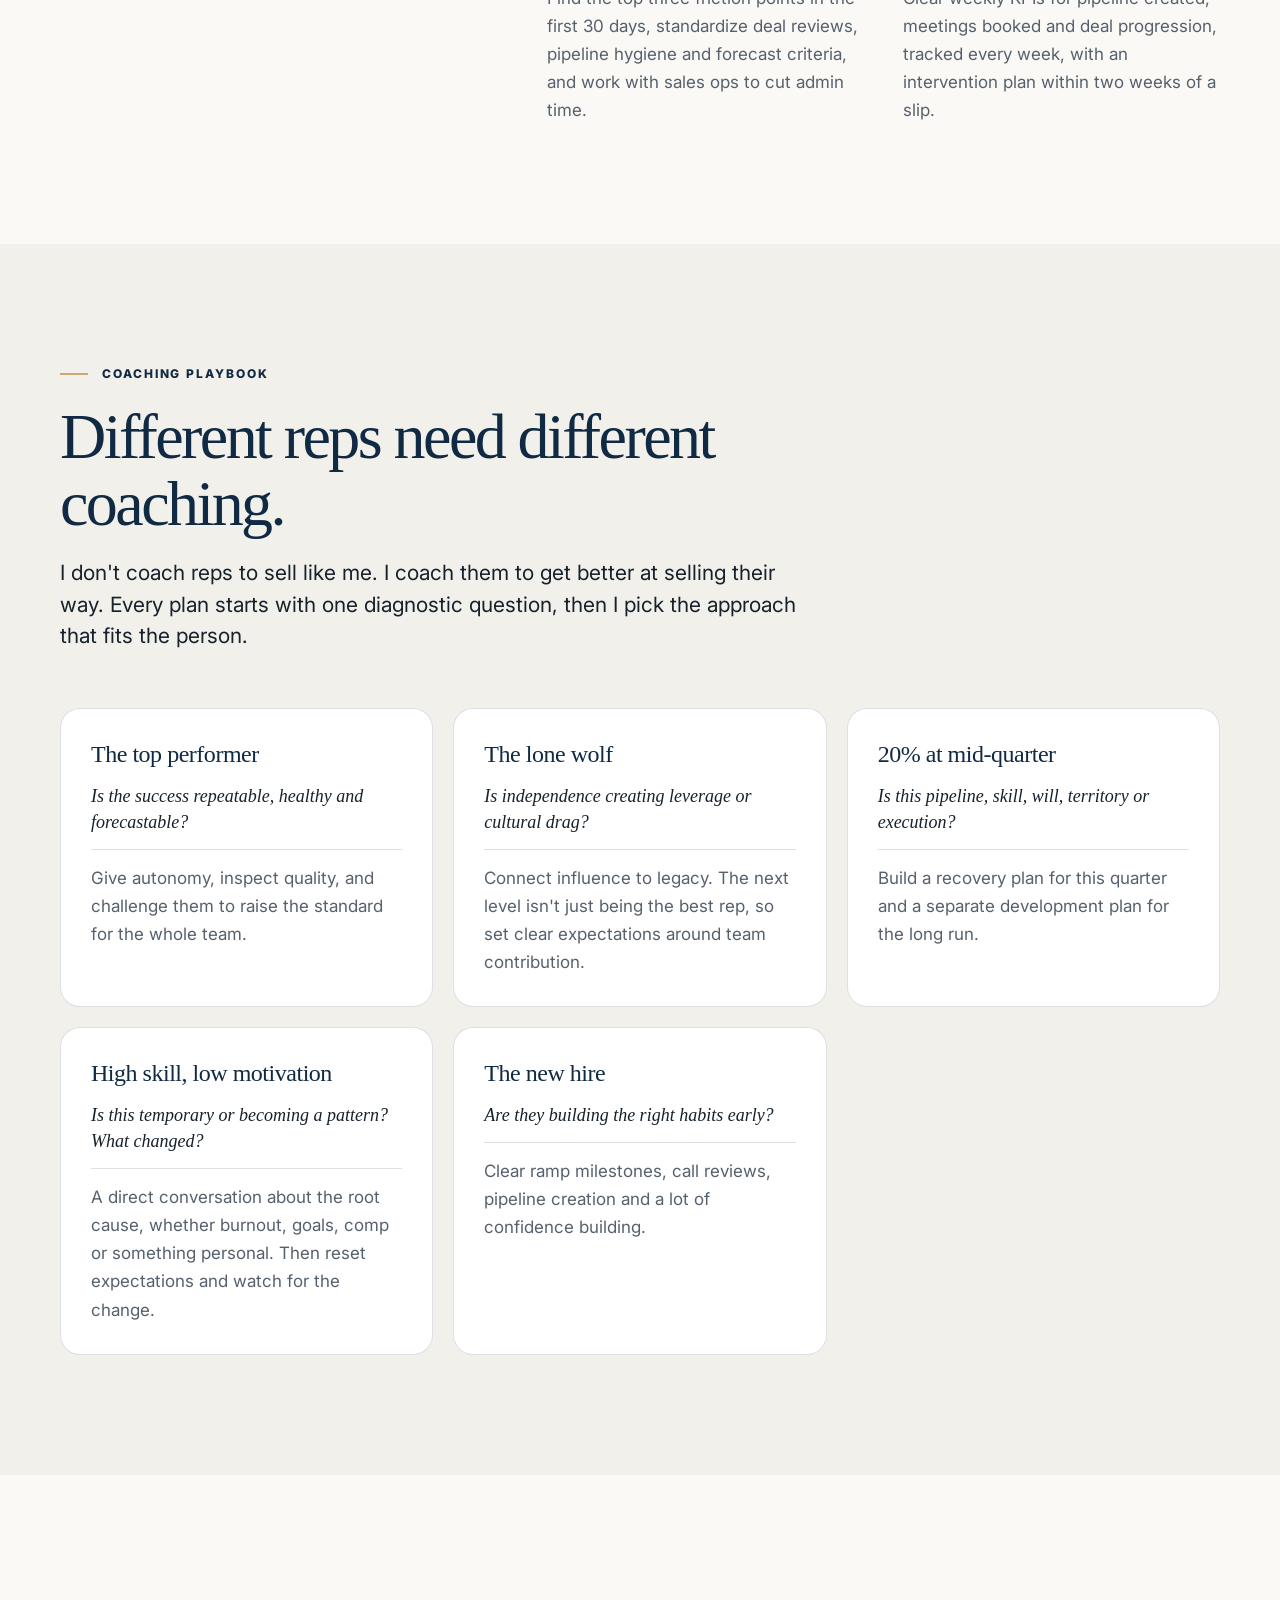
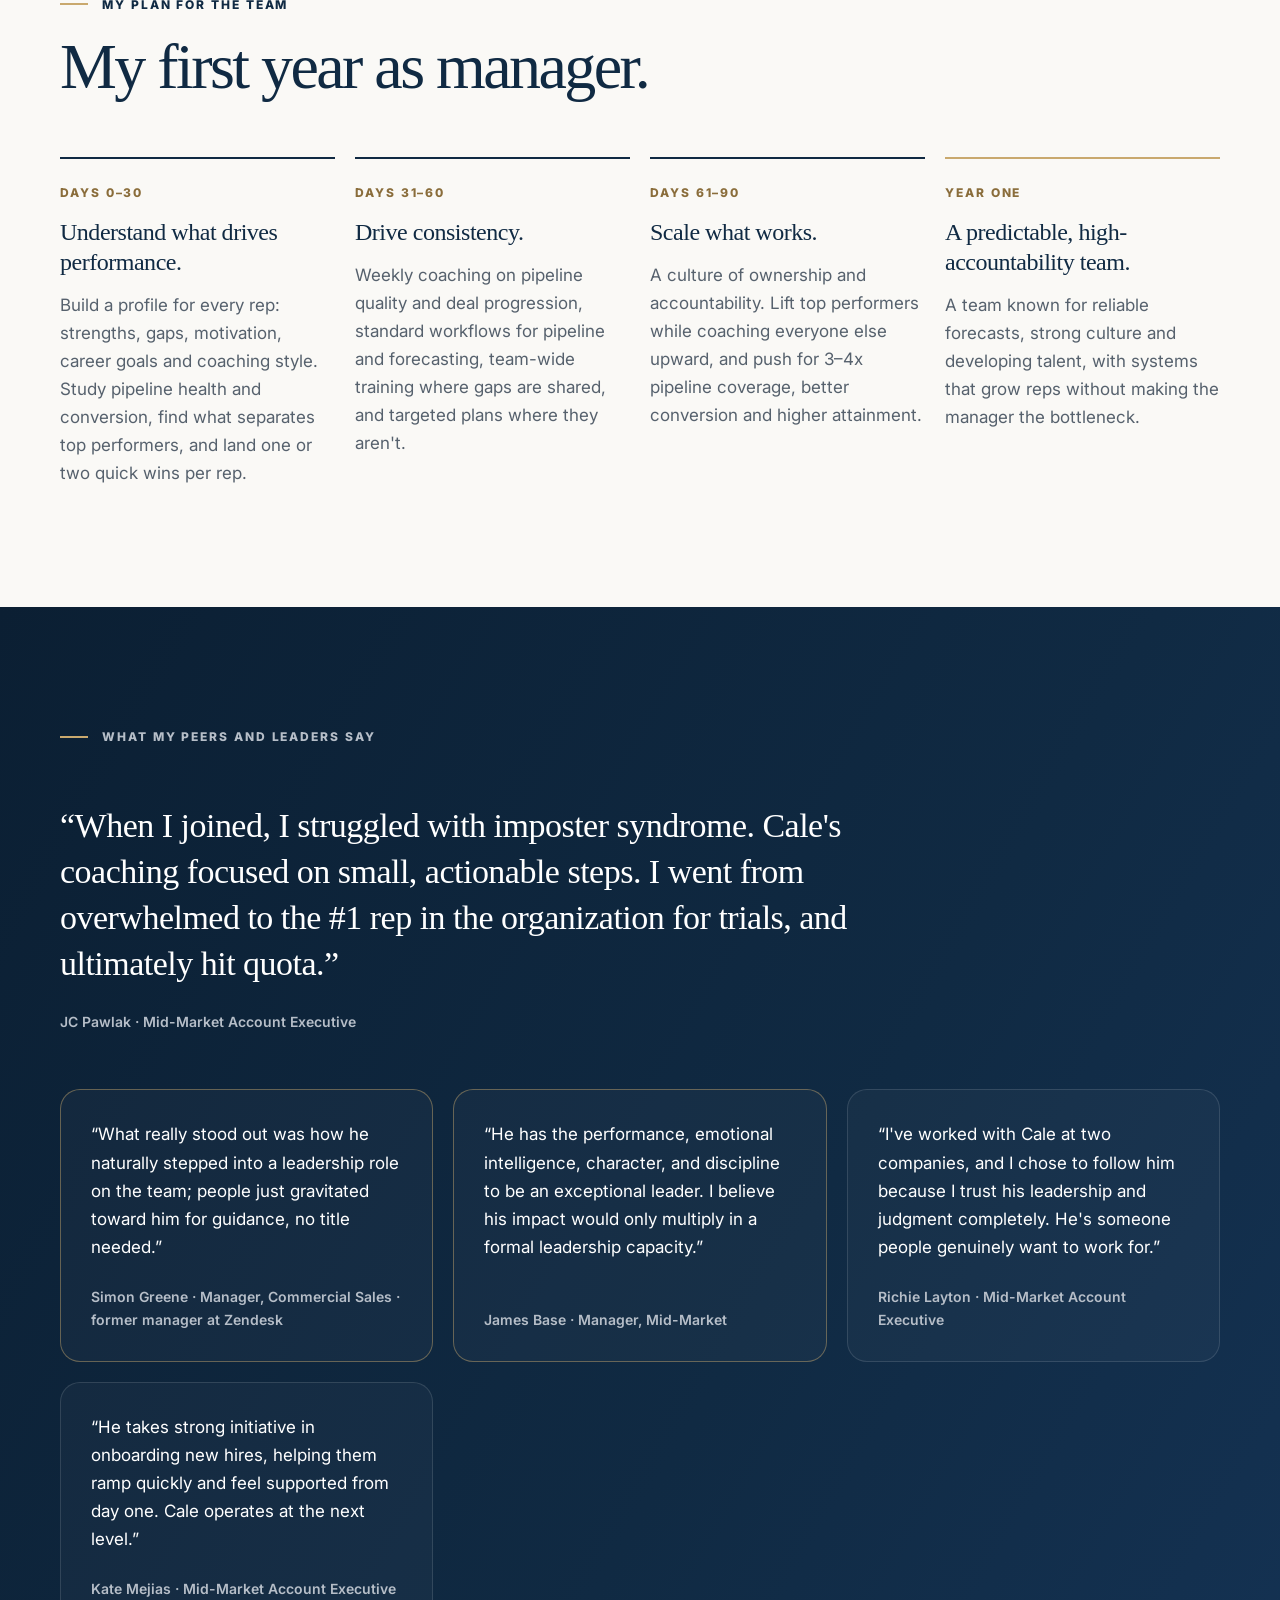
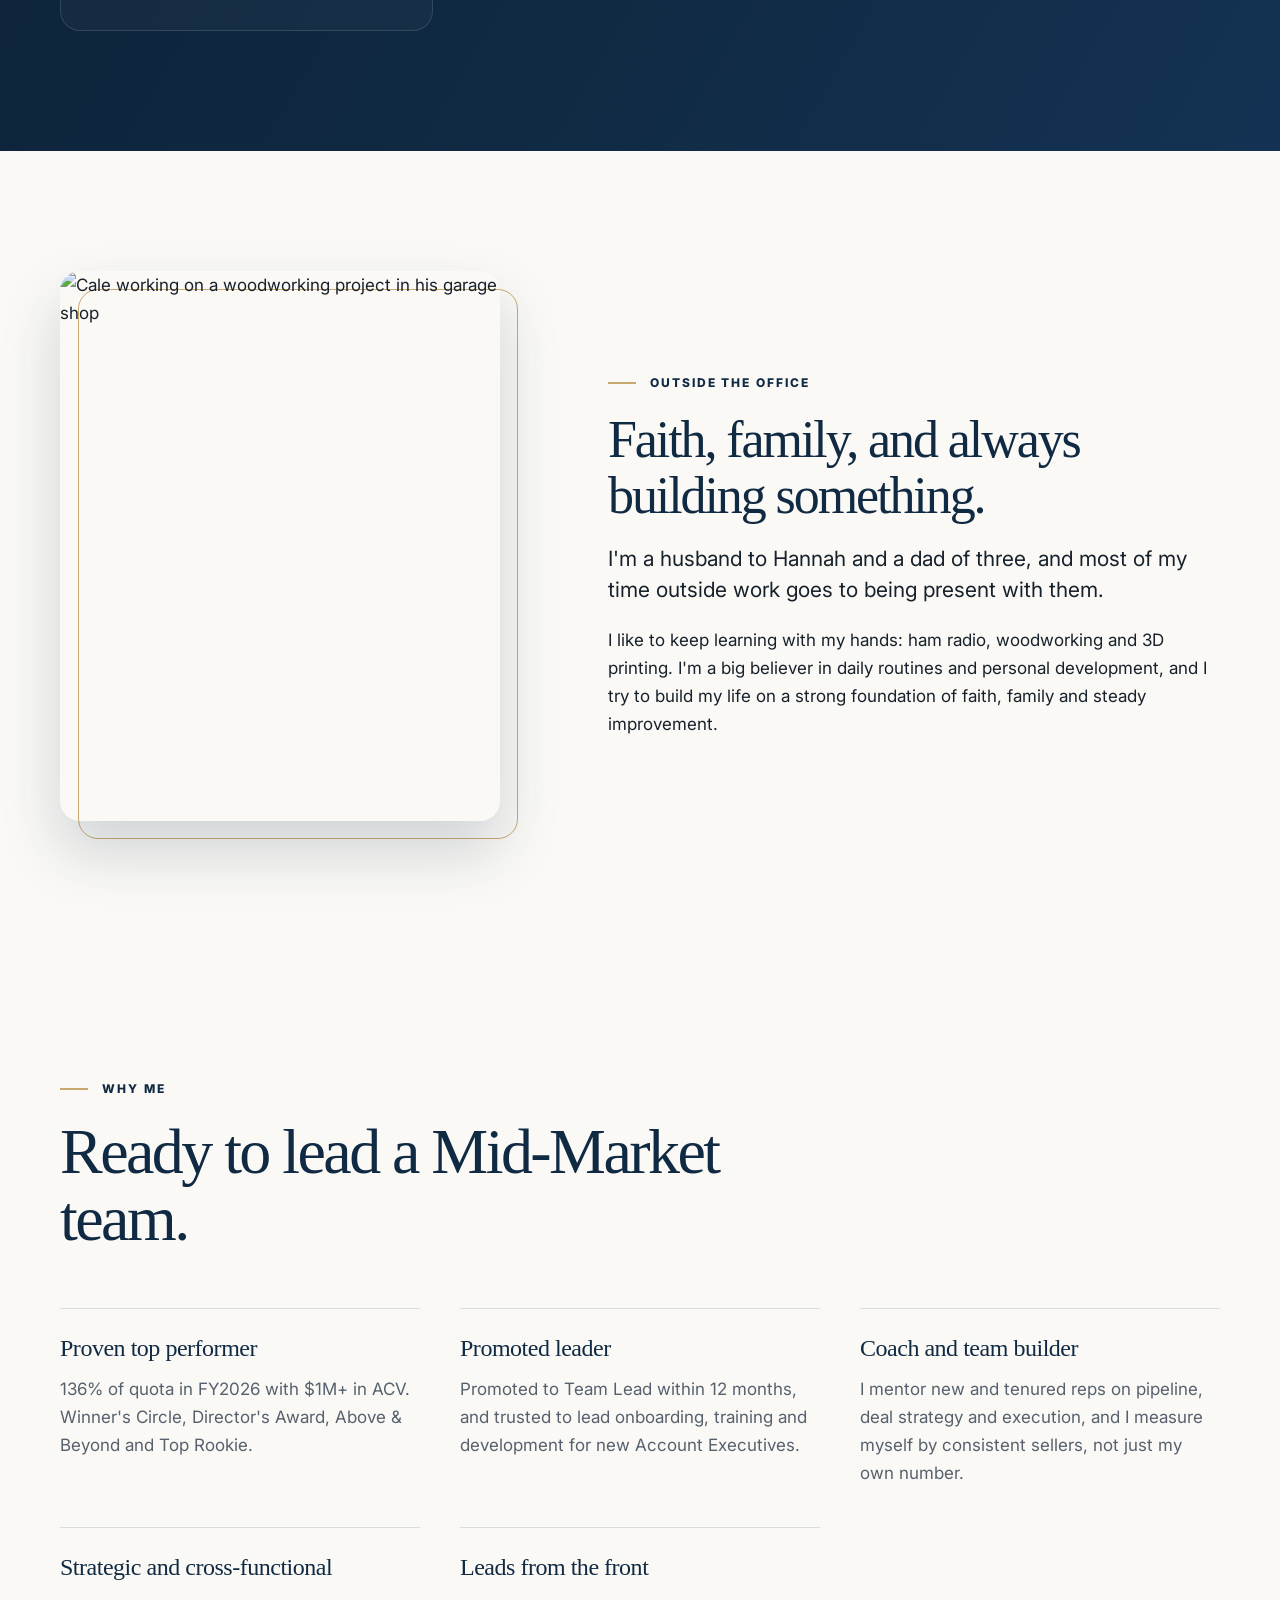
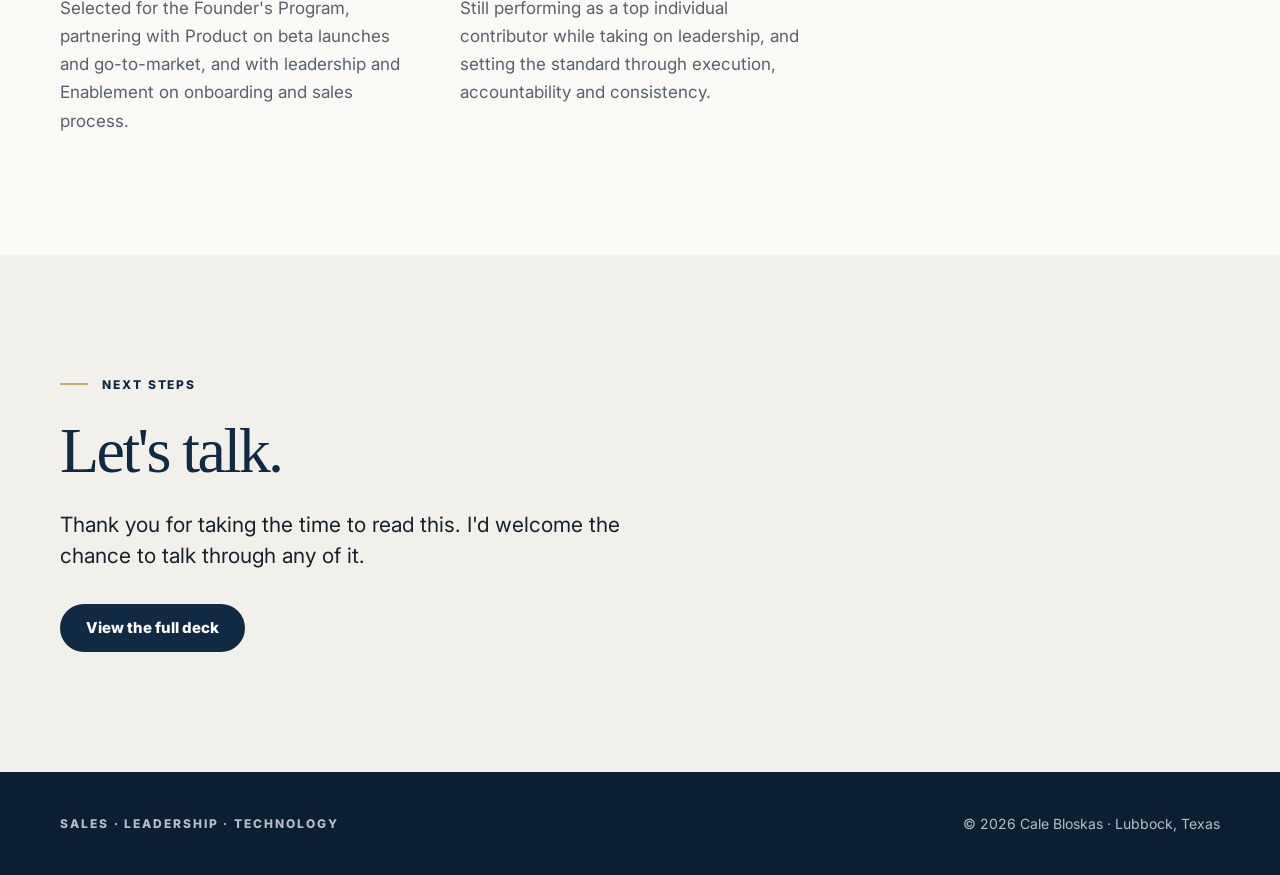
==== commit b0bbcb7a: "Add FY27 results, cross-team impact and coaching line from recommendations Co-Authored-By: Claude Op" ====
--- a/public/Manager/index.html
+++ b/public/Manager/index.html
@@ -117,11 +117,12 @@
 <div style="flex: 2 1 520px; min-width: 0; display: flex; flex-direction: column">
 <div style="display: flex; flex-direction: column; gap: 10px; padding: 0 0 28px; border-bottom: 1px solid rgba(16,42,67,0.14)">
 <h3 style="margin: 0; font-family: Georgia, 'Times New Roman', serif; font-weight: 400; font-size: 24px; line-height: 1.25; letter-spacing: -0.02em; color: #102a43">Performance</h3>
-<p style="margin: 0">136% of quota in FY2026 with more than $1M in ACV, earning Winner's Circle. Standout quarters of 298% and 863%. Promoted to Team Lead within 12 months.</p>
+<p style="margin: 0">144% of quota in FY2027 year to date through Q3, with $878K booked, and a second Above &amp; Beyond Award in Q3, the first time it was voted on by peers. 136% of quota in FY2026 with more than $1M in ACV, earning Winner's Circle. Standout quarters of 298% and 863%. Promoted to Team Lead within 12 months.</p>
 </div>
 <div style="display: flex; flex-direction: column; gap: 10px; padding: 28px 0; border-bottom: 1px solid rgba(16,42,67,0.14)">
 <h3 style="margin: 0; font-family: Georgia, 'Times New Roman', serif; font-weight: 400; font-size: 24px; line-height: 1.25; letter-spacing: -0.02em; color: #102a43">Leadership and team impact</h3>
 <p style="margin: 0">I lead onboarding for new account executives through quarterly in-person and virtual trainings, coach new and tenured reps on pipeline generation and deal strategy, and partner with sales leadership and enablement to improve how we ramp people.</p>
+<p style="margin: 0">The impact reaches past my own team. What I shared on positioning AI Multicam with ICAs helped a Commercial Sales team triple its Multicam sales from Q2 to Q3, and I pass quality leads from my territory to other teams.</p>
 </div>
 <div style="display: flex; flex-direction: column; gap: 10px; padding: 28px 0 0">
 <h3 style="margin: 0; font-family: Georgia, 'Times New Roman', serif; font-weight: 400; font-size: 24px; line-height: 1.25; letter-spacing: -0.02em; color: #102a43">Strategy and cross-functional work</h3>
@@ -202,7 +203,7 @@
 <span>Coaching playbook</span>
 </div>
 <h2 style="margin: 0; font-family: Georgia, 'Times New Roman', serif; font-weight: 400; font-size: clamp(38px, 5vw, 64px); line-height: 1.04; letter-spacing: -0.04em; color: #102a43">Different reps need different coaching.</h2>
-<p style="margin: 0; font-size: 21px; line-height: 1.5">I start every coaching plan with one diagnostic question, then pick the approach that fits the person.</p>
+<p style="margin: 0; font-size: 21px; line-height: 1.5">I don't coach reps to sell like me. I coach them to get better at selling their way. Every plan starts with one diagnostic question, then I pick the approach that fits the person.</p>
 </div>
 <div style="display: grid; grid-template-columns: repeat(auto-fit, minmax(330px, 1fr)); gap: 20px">
 <div class="card" style="background: #ffffff; border: 1px solid rgba(16,42,67,0.14); border-radius: 20px; padding: 30px; display: flex; flex-direction: column; gap: 14px">
